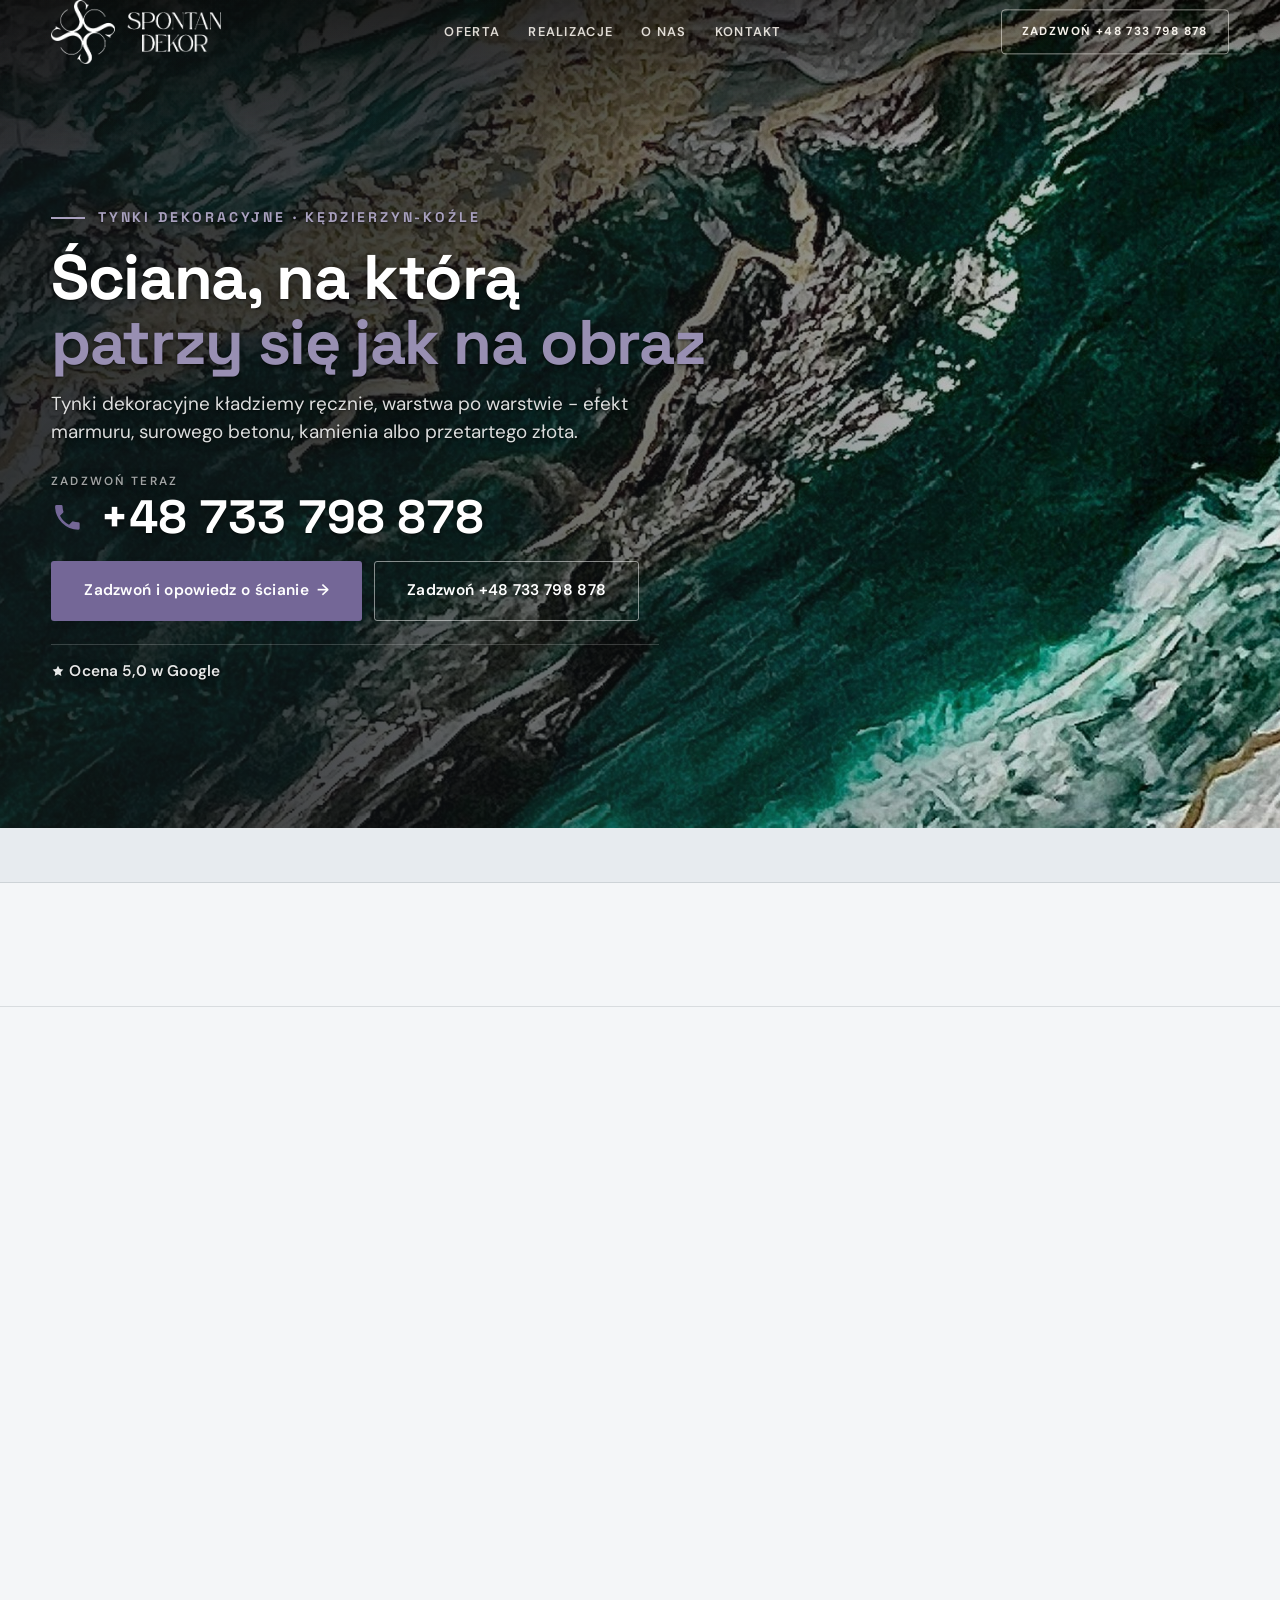
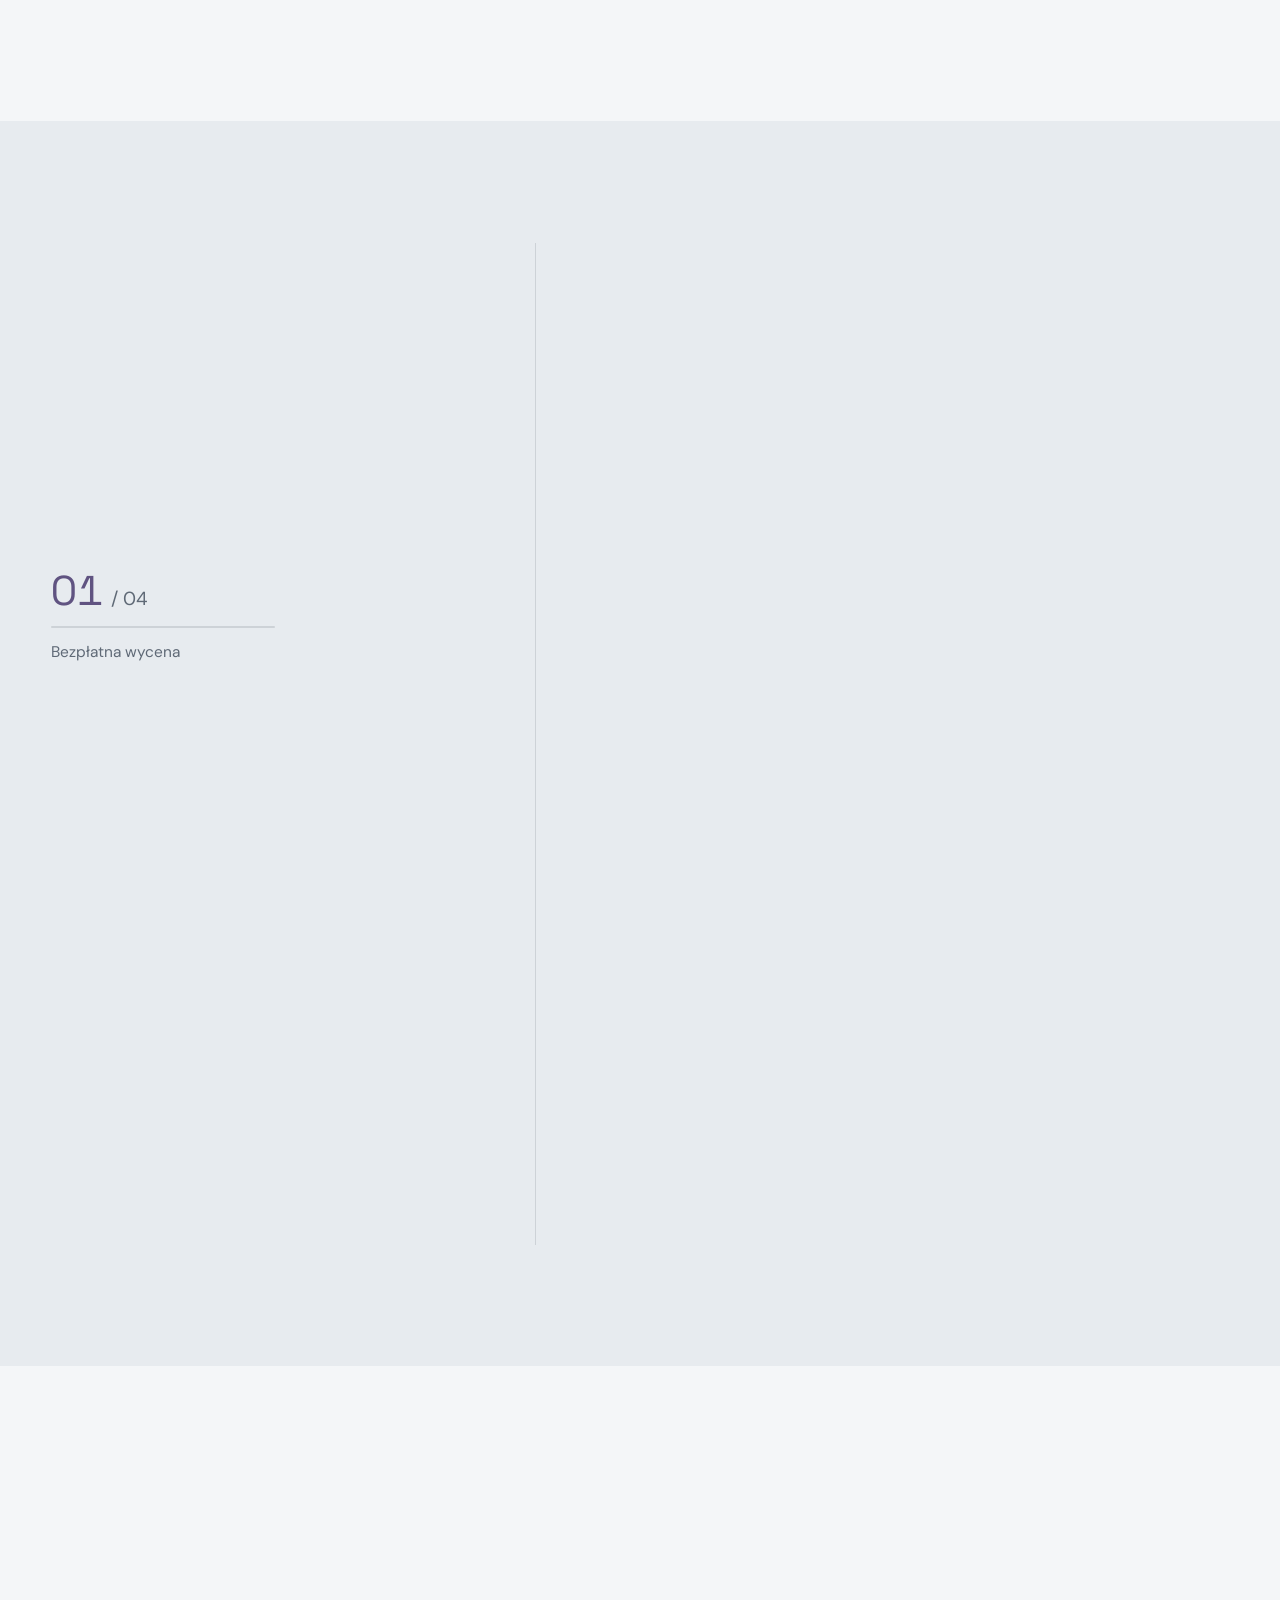
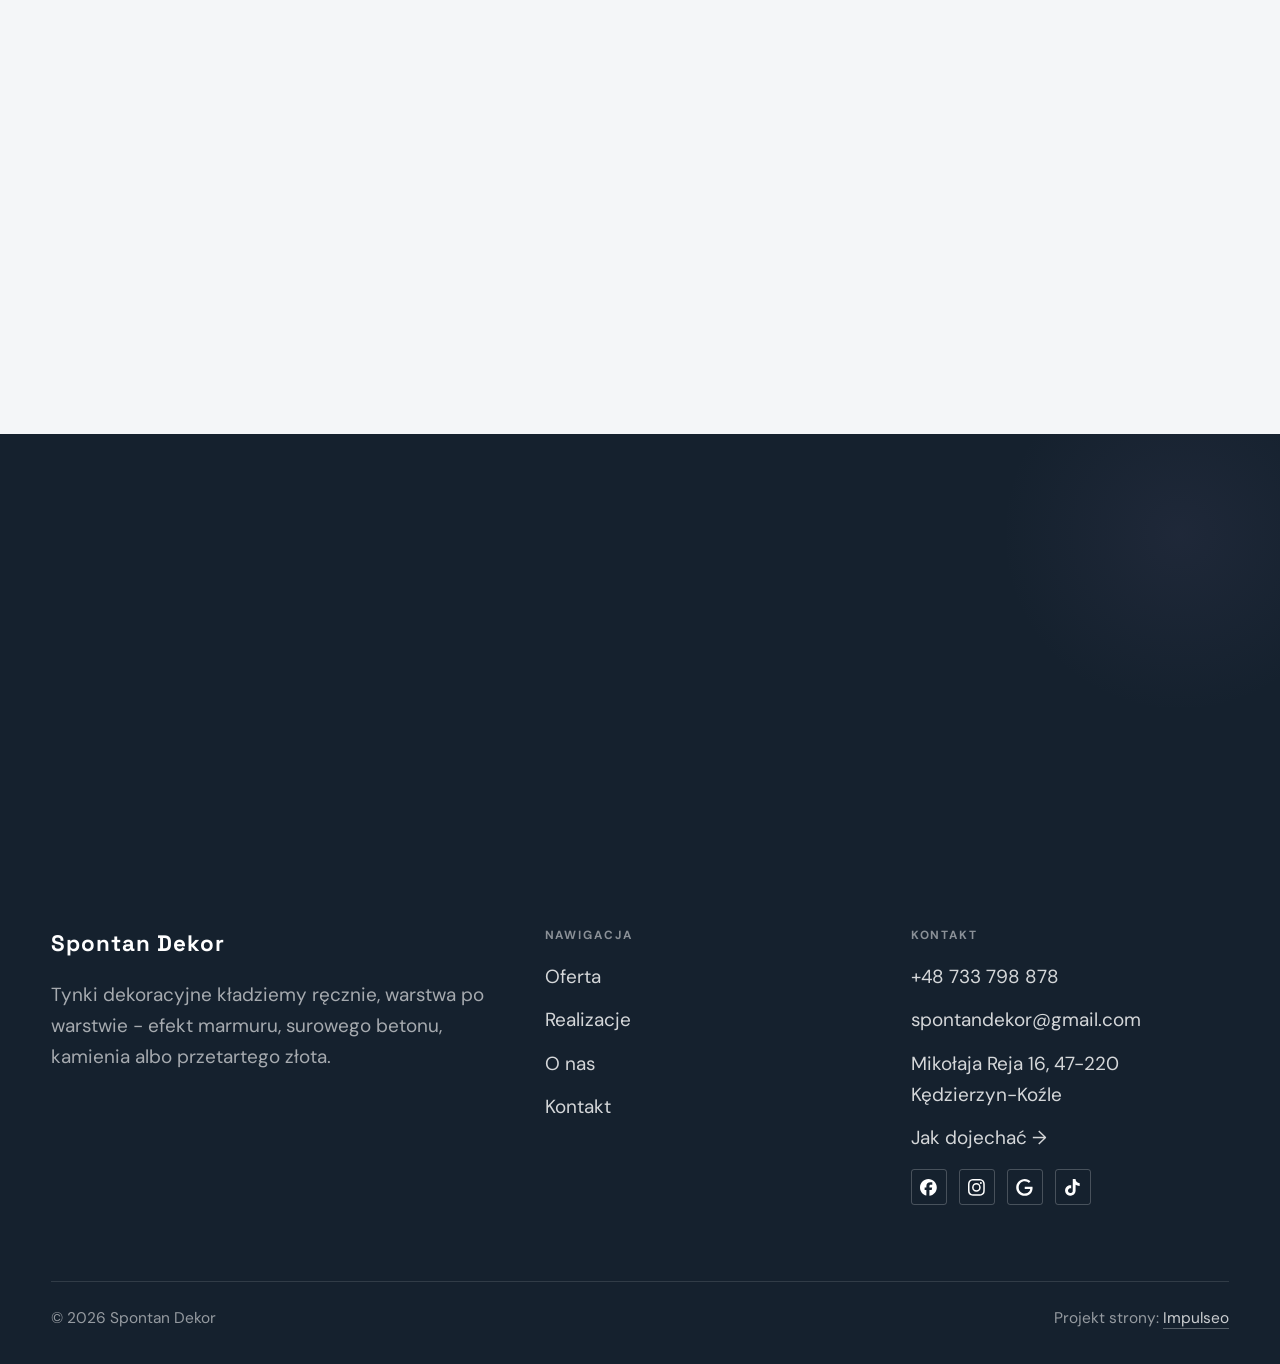
==== index.html @ e9f0419f "Demo strony dla Spontan Dekor (Kędzierzyn-Koźle) Tynki dekoracyjne i wykończenia wnętrz. Zdjęcia i f" ====
<!DOCTYPE html>
<html lang="pl">
<head>
<meta charset="UTF-8">
<meta name="viewport" content="width=device-width, initial-scale=1.0">
<title>Spontan Dekor - tynki dekoracyjne · Kędzierzyn-Koźle</title>
<meta name="description" content="Spontan Dekor, Kędzierzyn-Koźle - tynki dekoracyjne i wykończenia wnętrz. Efekt marmuru, betonu, kamienia i złota, na włoskich materiałach Giorgio Graesan i Antonio Liso. Robimy też gładzie i malowanie. Ocena 5,0 w Google. Zadzwoń i umów oglądziny ściany.">
<link rel="canonical" href="https://kris20032.github.io/spontandekor/">
<meta name="robots" content="noindex, nofollow">
<meta property="og:type" content="website">
<meta property="og:locale" content="pl_PL">
<meta property="og:site_name" content="Spontan Dekor">
<meta property="og:title" content="Spontan Dekor - tynki dekoracyjne · Kędzierzyn-Koźle">
<meta property="og:description" content="Spontan Dekor, Kędzierzyn-Koźle - tynki dekoracyjne i wykończenia wnętrz. Efekt marmuru, betonu, kamienia i złota, na włoskich materiałach Giorgio Graesan i Antonio Liso. Robimy też gładzie i malowanie. Ocena 5,0 w Google. Zadzwoń i umów oglądziny ściany.">
<meta property="og:url" content="https://kris20032.github.io/spontandekor/">
<meta property="og:image" content="https://kris20032.github.io/spontandekor/img/og.jpg">
<meta property="og:image:width" content="1200">
<meta property="og:image:height" content="630">
<meta name="twitter:card" content="summary_large_image">
<script type="application/ld+json">{"@context": "https://schema.org", "@type": "LocalBusiness", "name": "Spontan Dekor", "url": "https://kris20032.github.io/spontandekor/", "telephone": "+48733798878", "image": "https://kris20032.github.io/spontandekor/img/og.jpg", "areaServed": "Kędzierzyn-Koźle", "sameAs": ["https://www.facebook.com/SpontanDekor/", "https://www.instagram.com/spontandekor", "https://www.tiktok.com/@spontan.dekor", "https://maps.google.com/?cid=3119896002535592221"]}</script>
<link rel="preconnect" href="https://fonts.googleapis.com">
<link rel="preconnect" href="https://fonts.gstatic.com" crossorigin>
<link href="https://fonts.googleapis.com/css2?family=Space+Grotesk:wght@500;600;700&family=DM+Sans:opsz,wght@9..40,400;9..40,500;9..40,600&display=swap" rel="stylesheet">
<link rel="stylesheet" href="assets/styles.css?v=c5d7768f">
</head>
<body>

<header class="nav">
  <div class="wrap nav-inner">
    <a class="brand brand-has-logo" href="index.html"><img class="brand-logo" src="img/logo.png" alt="Spontan Dekor" width="798" height="300" decoding="async"></a>
    <nav class="nav-links">
      <a href="oferta.html">Oferta</a>
      <a href="realizacje.html">Realizacje</a>
      <a href="o-nas.html">O nas</a>
      <a href="kontakt.html">Kontakt</a>
      <a href="tel:+48733798878" class="btn btn-accent">Zadzwoń +48 733 798 878</a>
    </nav>
    <button class="nav-toggle" aria-label="Menu"><span></span><span></span><span></span></button>
  </div>
</header>

<main>
<section class="hero-fach">
  <img class="hf-photo" src="img/hero.jpg" fetchpriority="high" alt="Spontan Dekor" width="2302" height="840">
  <div class="hf-panel">
    <div class="hf-inner">
      <span class="hf-kicker">Tynki dekoracyjne · Kędzierzyn-Koźle</span>
      <h1 class="hf-title">Ściana, na którą <em>patrzy się jak na obraz</em></h1>
      <p class="hf-lead">Tynki dekoracyjne kładziemy ręcznie, warstwa po warstwie - efekt marmuru, surowego betonu, kamienia albo przetartego złota.</p>
      <a class="hf-phone" href="tel:+48733798878"><span class="hf-phone-lab">Zadzwoń teraz</span><span class="hf-phone-num"><svg class="ico-tel" width="16" height="16" viewBox="0 0 24 24" fill="none" aria-hidden="true"><path d="M6.6 10.8a15.5 15.5 0 0 0 6.6 6.6l2.2-2.2a1 1 0 0 1 1-.24 11.4 11.4 0 0 0 3.6.58 1 1 0 0 1 1 1V20a1 1 0 0 1-1 1A17 17 0 0 1 3 4a1 1 0 0 1 1-1h3.5a1 1 0 0 1 1 1c0 1.25.2 2.46.58 3.6a1 1 0 0 1-.25 1l-2.23 2.2Z" fill="currentColor"/></svg> +48 733 798 878</span></a>
      <div class="hf-actions">
        <a href="kontakt.html" class="btn btn-accent">Zadzwoń i opowiedz o ścianie <span class="arr">→</span></a>
        <a href="tel:+48733798878" class="btn btn-ghost hf-ghost">Zadzwoń +48 733 798 878</a>
      </div>
      <div class="hf-trust"><svg class="ico-star" width="14" height="14" viewBox="0 0 24 24" style="vertical-align:-2px" aria-hidden="true"><path d="M12 2.8l2.85 5.8 6.4.93-4.63 4.5 1.1 6.37L12 17.4l-5.72 3 1.1-6.37-4.63-4.5 6.4-.93L12 2.8Z" fill="currentColor"/></svg> Ocena 5,0 w Google</div>
    </div>
  </div>
</section>
<section class="fach-promise">
  <div class="wrap">
    <ul class="fp-row reveal"><li>Bezpłatna wycena</li><li>Dojazd: Kędzierzyn-Koźle i okolice</li><li>Gwarancja na robociznę</li></ul>
  </div>
</section>
<section class="opinie-mini" aria-label="Opinie klientów">
  <div class="wrap">
    <div class="om-row">
      <div class="om-item reveal"><blockquote>„Wczoraj miałam malowany balkon oraz przedpokój.”</blockquote><span class="om-autor">Barbara Pokorska</span></div>
      <div class="om-item reveal"><blockquote>„Polecam.”</blockquote><span class="om-autor">Danuta Lisowska</span></div>
    </div>
  </div>
</section>
<section class="gateways-band">
  <div class="wrap">
    <div class="gateways">
      <a href="oferta.html" class="gateway reveal"><img src="img/g1.jpg" alt="Tynk dekoracyjny w efekcie marmuru" loading="lazy" width="1463" height="2048" decoding="async"><span class="g-ttl">Tynk dekoracyjny w efekcie marmuru</span></a>
      <a href="oferta.html" class="gateway reveal"><img src="img/g2.jpg" alt="Beton architektoniczny i surowe wykończenia" loading="lazy" width="1638" height="2048" decoding="async"><span class="g-ttl">Beton architektoniczny i surowe wykończenia</span></a>
      <a href="oferta.html" class="gateway reveal"><img src="img/g3.jpg" alt="Efekt kamienia i spękanej skały" loading="lazy" width="2048" height="1150" decoding="async"><span class="g-ttl">Efekt kamienia i spękanej skały</span></a>
    </div>
  </div>
</section>
<section class="proces proces-os fachowcy">
  <div class="wrap proc-grid">
    <div class="proc-side">
      <div class="head reveal">
        <span class="eyebrow">Jak pracujemy</span>
        <h2>Wiesz, na czym stoisz - na każdym etapie</h2>
        <p>Od pierwszego telefonu do odbioru roboty - krok po kroku.</p>
      </div>
      <div class="proc-count" aria-hidden="true"><span class="pc-cur">01</span><span class="pc-all">/ 04</span></div>
      <div class="proc-bar" aria-hidden="true"><i></i></div>
      <p class="proc-now" aria-hidden="true">Bezpłatna wycena</p>
    </div>
    <ol class="proces-line">
      <li class="reveal"><span class="pno">01</span><h3>Bezpłatna wycena</h3><p>Przyjeżdżamy, oglądamy, doradzamy. Bez opłat i bez zobowiązań.</p></li>
      <li class="reveal"><span class="pno">02</span><h3>Kosztorys i termin</h3><p>Wycena z terminem, czarno na białym - przed startem, nie po fakcie.</p></li>
      <li class="reveal"><span class="pno">03</span><h3>Realizacja</h3><p>Praca idzie tak, jak się umówiliśmy - i w terminie.</p></li>
      <li class="reveal"><span class="pno">04</span><h3>Odbiór i gwarancja</h3><p>Oglądasz gotową robotę i dostajesz gwarancję.</p></li>
    </ol>
  </div>
</section>
<section>
  <div class="wrap">
    <div class="head reveal">
      <span class="eyebrow">Realizacje</span>
      <h2>Nasze ściany</h2>
      <p>Zdjęcia z naszych realizacji - zbliżenia na strukturę i wnętrza, w których te ściany na co dzień stoją.</p>
    </div>
    <div class="gallery">
      <div class="tile t-two3 reveal"><img src="img/g4.jpg" alt="Spontan Dekor" loading="lazy" width="2048" height="1150" decoding="async"></div>
      <div class="tile t-third reveal"><img src="img/g5.jpg" alt="Spontan Dekor" loading="lazy" width="1812" height="1812" decoding="async"></div>
      <div class="tile t-third reveal"><img src="img/g6.jpg" alt="Spontan Dekor" loading="lazy" width="1982" height="1070" decoding="async"></div>
      <div class="tile t-third reveal"><img src="img/g7.jpg" alt="Spontan Dekor" loading="lazy" width="1463" height="2048" decoding="async"></div>
      <div class="tile t-third reveal"><img src="img/g8.jpg" alt="Spontan Dekor" loading="lazy" width="1150" height="2048" decoding="async"></div>
    </div>
    <div style="margin-top:var(--space-7)" class="reveal"><a href="realizacje.html" class="btn btn-accent">Pełna galeria <span class="arr">→</span></a></div>
  </div>
</section>
<section class="fach-uslugi">
  <div class="wrap">
    <div class="head reveal">
      <span class="eyebrow">Co robimy</span>
      <h2>Tynki dekoracyjne i wykończenia wnętrz</h2>
      <p>Roboty, które robimy regularnie - opisane jedna po drugiej.</p>
    </div>
    <ul class="fu-list">
      <li class="fu-row reveal"><div class="fu-name">Tynk dekoracyjny w efekcie marmuru</div><div class="fu-desc">Najbardziej rozpoznawalna rzecz, jaką robimy. Ciemna zieleń, grafit albo biel przechodzą jedna w drugą, a po nich idą złote żyły.</div><a class="fu-cta" href="kontakt.html">Wycena <span class="arr">→</span></a></li>
      <li class="fu-row reveal"><div class="fu-name">Beton architektoniczny i surowe wykończenia</div><div class="fu-desc">Gładka, chłodna płaszczyzna w odcieniach szarości - bez płyt i bez kotew, kładziona bezpośrednio na ścianę.</div><a class="fu-cta" href="kontakt.html">Wycena <span class="arr">→</span></a></li>
      <li class="fu-row reveal"><div class="fu-name">Efekt kamienia i spękanej skały</div><div class="fu-desc">Grube, wyczuwalne pod ręką struktury: łupek, spękany kamień, skorodowana blacha.</div><a class="fu-cta" href="kontakt.html">Wycena <span class="arr">→</span></a></li>
      <li class="fu-row reveal"><div class="fu-name">Złoto, perła i metaliczne przetarcia</div><div class="fu-desc">Ściany, które zmieniają się razem ze światłem: złote i perłowe przetarcia, drobny brokat, głęboka czerń z kolorowym połyskiem.</div><a class="fu-cta" href="kontakt.html">Wycena <span class="arr">→</span></a></li>
      <li class="fu-row reveal"><div class="fu-name">Gładzie, malowanie i przygotowanie ścian</div><div class="fu-desc">Dekoracja trzyma się tylko na równym podłożu, więc gładzie i malowanie robimy sami.</div><a class="fu-cta" href="kontakt.html">Wycena <span class="arr">→</span></a></li>
      <li class="fu-row reveal"><div class="fu-name">Wykończenia wnętrz od stanu deweloperskiego</div><div class="fu-desc">Ściany działowe z płyty, sufity, zabudowy i całe wnętrza doprowadzone do wprowadzki.</div><a class="fu-cta" href="kontakt.html">Wycena <span class="arr">→</span></a></li>
    </ul>
    <div style="margin-top:var(--space-7)" class="reveal"><a href="oferta.html" class="btn btn-ghost">Pełna oferta <span class="arr">→</span></a></div>
  </div>
</section>
<section class="stopklatka" aria-hidden="true">
  <div class="stk-bg" style="background-image:url(img/g16.jpg)"></div>
</section>
<section class="opinie">
  <div class="wrap">
    <div class="head center reveal">
      <span class="eyebrow">Opinie</span>
      <h2>Co mówią klienci</h2>
    </div>
    <p class="op-meta reveal"><span class="g-badge"><svg class="gb-ico" viewBox="0 0 24 24" width="18" height="18" aria-hidden="true"><path fill="#4285F4" d="M22.56 12.25c0-.78-.07-1.53-.2-2.25H12v4.26h5.92c-.26 1.37-1.04 2.53-2.21 3.31v2.77h3.57c2.08-1.92 3.28-4.74 3.28-8.09z"/><path fill="#34A853" d="M12 23c2.97 0 5.46-.98 7.28-2.66l-3.57-2.77c-.98.66-2.23 1.06-3.71 1.06-2.86 0-5.29-1.93-6.16-4.53H2.18v2.84C3.99 20.53 7.7 23 12 23z"/><path fill="#FBBC05" d="M5.84 14.09c-.22-.66-.35-1.36-.35-2.09s.13-1.43.35-2.09V7.07H2.18C1.43 8.55 1 10.22 1 12s.43 3.45 1.18 4.93l2.85-2.22.81-.62z"/><path fill="#EA4335" d="M12 5.38c1.62 0 3.06.56 4.21 1.64l3.15-3.15C17.45 2.09 14.97 1 12 1 7.7 1 3.99 3.47 2.18 7.07l3.66 2.84c.87-2.6 3.3-4.53 6.16-4.53z"/></svg><b class="gb-ocena">5,0</b><svg class="gb-stars" viewBox="0 0 90 18" width="74" height="14.8" aria-hidden="true"><g fill="currentColor" opacity=".26"><path transform="translate(0,0)" d="M9 1.6l2.2 4.46 4.92.72-3.56 3.47.84 4.9L9 12.74l-4.4 2.31.84-4.9L1.88 6.68l4.92-.72L9 1.6Z"/><path transform="translate(18,0)" d="M9 1.6l2.2 4.46 4.92.72-3.56 3.47.84 4.9L9 12.74l-4.4 2.31.84-4.9L1.88 6.68l4.92-.72L9 1.6Z"/><path transform="translate(36,0)" d="M9 1.6l2.2 4.46 4.92.72-3.56 3.47.84 4.9L9 12.74l-4.4 2.31.84-4.9L1.88 6.68l4.92-.72L9 1.6Z"/><path transform="translate(54,0)" d="M9 1.6l2.2 4.46 4.92.72-3.56 3.47.84 4.9L9 12.74l-4.4 2.31.84-4.9L1.88 6.68l4.92-.72L9 1.6Z"/><path transform="translate(72,0)" d="M9 1.6l2.2 4.46 4.92.72-3.56 3.47.84 4.9L9 12.74l-4.4 2.31.84-4.9L1.88 6.68l4.92-.72L9 1.6Z"/></g><clipPath id="gs1000"><rect x="0" y="0" width="90.0" height="18"/></clipPath><g fill="#FBBC04" clip-path="url(#gs1000)"><path transform="translate(0,0)" d="M9 1.6l2.2 4.46 4.92.72-3.56 3.47.84 4.9L9 12.74l-4.4 2.31.84-4.9L1.88 6.68l4.92-.72L9 1.6Z"/><path transform="translate(18,0)" d="M9 1.6l2.2 4.46 4.92.72-3.56 3.47.84 4.9L9 12.74l-4.4 2.31.84-4.9L1.88 6.68l4.92-.72L9 1.6Z"/><path transform="translate(36,0)" d="M9 1.6l2.2 4.46 4.92.72-3.56 3.47.84 4.9L9 12.74l-4.4 2.31.84-4.9L1.88 6.68l4.92-.72L9 1.6Z"/><path transform="translate(54,0)" d="M9 1.6l2.2 4.46 4.92.72-3.56 3.47.84 4.9L9 12.74l-4.4 2.31.84-4.9L1.88 6.68l4.92-.72L9 1.6Z"/><path transform="translate(72,0)" d="M9 1.6l2.2 4.46 4.92.72-3.56 3.47.84 4.9L9 12.74l-4.4 2.31.84-4.9L1.88 6.68l4.92-.72L9 1.6Z"/></g></svg><span class="gb-txt">w Google</span></span></p>
    <p class="op-meta reveal"><a class="op-google" href="https://maps.google.com/?cid=3119896002535592221" target="_blank" rel="noopener"><svg class="op-g-ico" viewBox="0 0 24 24" width="17" height="17" aria-hidden="true"><path fill="#4285F4" d="M22.56 12.25c0-.78-.07-1.53-.2-2.25H12v4.26h5.92c-.26 1.37-1.04 2.53-2.21 3.31v2.77h3.57c2.08-1.92 3.28-4.74 3.28-8.09z"/><path fill="#34A853" d="M12 23c2.97 0 5.46-.98 7.28-2.66l-3.57-2.77c-.98.66-2.23 1.06-3.71 1.06-2.86 0-5.29-1.93-6.16-4.53H2.18v2.84C3.99 20.53 7.7 23 12 23z"/><path fill="#FBBC05" d="M5.84 14.09c-.22-.66-.35-1.36-.35-2.09s.13-1.43.35-2.09V7.07H2.18C1.43 8.55 1 10.22 1 12s.43 3.45 1.18 4.93l2.85-2.22.81-.62z"/><path fill="#EA4335" d="M12 5.38c1.62 0 3.06.56 4.21 1.64l3.15-3.15C17.45 2.09 14.97 1 12 1 7.7 1 3.99 3.47 2.18 7.07l3.66 2.84c.87-2.6 3.3-4.53 6.16-4.53z"/></svg><span>Zobacz opinie w Google</span><span class="arr">→</span></a></p>
    <div class="opinie-grid">
      <figure class="op-card reveal"><span class="op-star"><svg class="ico-star" width="14" height="14" viewBox="0 0 24 24" style="vertical-align:-2px" aria-hidden="true"><path d="M12 2.8l2.85 5.8 6.4.93-4.63 4.5 1.1 6.37L12 17.4l-5.72 3 1.1-6.37-4.63-4.5 6.4-.93L12 2.8Z" fill="currentColor"/></svg><svg class="ico-star" width="14" height="14" viewBox="0 0 24 24" style="vertical-align:-2px" aria-hidden="true"><path d="M12 2.8l2.85 5.8 6.4.93-4.63 4.5 1.1 6.37L12 17.4l-5.72 3 1.1-6.37-4.63-4.5 6.4-.93L12 2.8Z" fill="currentColor"/></svg><svg class="ico-star" width="14" height="14" viewBox="0 0 24 24" style="vertical-align:-2px" aria-hidden="true"><path d="M12 2.8l2.85 5.8 6.4.93-4.63 4.5 1.1 6.37L12 17.4l-5.72 3 1.1-6.37-4.63-4.5 6.4-.93L12 2.8Z" fill="currentColor"/></svg><svg class="ico-star" width="14" height="14" viewBox="0 0 24 24" style="vertical-align:-2px" aria-hidden="true"><path d="M12 2.8l2.85 5.8 6.4.93-4.63 4.5 1.1 6.37L12 17.4l-5.72 3 1.1-6.37-4.63-4.5 6.4-.93L12 2.8Z" fill="currentColor"/></svg><svg class="ico-star" width="14" height="14" viewBox="0 0 24 24" style="vertical-align:-2px" aria-hidden="true"><path d="M12 2.8l2.85 5.8 6.4.93-4.63 4.5 1.1 6.37L12 17.4l-5.72 3 1.1-6.37-4.63-4.5 6.4-.93L12 2.8Z" fill="currentColor"/></svg></span><blockquote>Wczoraj miałam malowany balkon oraz przedpokój. Wszystko czyściutko, oklejone taśmą, żeby się nie zabrudziło. Z czystym sumieniem polecam.</blockquote><span class="op-autor">Barbara Pokorska</span></figure>
      <figure class="op-card reveal"><span class="op-star"><svg class="ico-star" width="14" height="14" viewBox="0 0 24 24" style="vertical-align:-2px" aria-hidden="true"><path d="M12 2.8l2.85 5.8 6.4.93-4.63 4.5 1.1 6.37L12 17.4l-5.72 3 1.1-6.37-4.63-4.5 6.4-.93L12 2.8Z" fill="currentColor"/></svg><svg class="ico-star" width="14" height="14" viewBox="0 0 24 24" style="vertical-align:-2px" aria-hidden="true"><path d="M12 2.8l2.85 5.8 6.4.93-4.63 4.5 1.1 6.37L12 17.4l-5.72 3 1.1-6.37-4.63-4.5 6.4-.93L12 2.8Z" fill="currentColor"/></svg><svg class="ico-star" width="14" height="14" viewBox="0 0 24 24" style="vertical-align:-2px" aria-hidden="true"><path d="M12 2.8l2.85 5.8 6.4.93-4.63 4.5 1.1 6.37L12 17.4l-5.72 3 1.1-6.37-4.63-4.5 6.4-.93L12 2.8Z" fill="currentColor"/></svg><svg class="ico-star" width="14" height="14" viewBox="0 0 24 24" style="vertical-align:-2px" aria-hidden="true"><path d="M12 2.8l2.85 5.8 6.4.93-4.63 4.5 1.1 6.37L12 17.4l-5.72 3 1.1-6.37-4.63-4.5 6.4-.93L12 2.8Z" fill="currentColor"/></svg><svg class="ico-star" width="14" height="14" viewBox="0 0 24 24" style="vertical-align:-2px" aria-hidden="true"><path d="M12 2.8l2.85 5.8 6.4.93-4.63 4.5 1.1 6.37L12 17.4l-5.72 3 1.1-6.37-4.63-4.5 6.4-.93L12 2.8Z" fill="currentColor"/></svg></span><blockquote>Polecam. Tanio, ładnie i szybko wykonuje swoją pracę.</blockquote><span class="op-autor">Danuta Lisowska</span></figure>
    </div>
  </div>
</section>
<section class="cta">
  <div class="wrap">
    <div class="reveal">
      <span class="eyebrow">Współpraca</span>
      <h2>Potrzebujesz fachowca? Wycenimy za darmo.</h2>
      <p>Zadzwoń, umówimy termin oględzin. Cenę poznasz przed robotą, nie po niej.</p>
    </div>
    <div class="cta-actions reveal">
      <a href="kontakt.html" class="btn btn-light">Zadzwoń i opowiedz o ścianie <span class="arr">→</span></a>
      <a href="tel:+48733798878" class="btn btn-ghost btn-ghost-cta">+48 733 798 878</a>
    </div>
  </div>
</section>
</main>

<footer>
  <div class="wrap">
    <div class="foot-grid">
      <div class="foot-brand">
        <div class="name">Spontan Dekor</div>
        <p>Tynki dekoracyjne kładziemy ręcznie, warstwa po warstwie - efekt marmuru, surowego betonu, kamienia albo przetartego złota.</p>
      </div>
      <div class="foot-col">
        <h4>Nawigacja</h4>
        <a href="oferta.html">Oferta</a>
        <a href="realizacje.html">Realizacje</a>
        <a href="o-nas.html">O nas</a>
        <a href="kontakt.html">Kontakt</a>
      </div>
      <div class="foot-col">
        <h4>Kontakt</h4>
        <a href="tel:+48733798878">+48 733 798 878</a>
        <a href="mailto:spontandekor@gmail.com">spontandekor@gmail.com</a>
        <p>Mikołaja Reja 16, 47-220 Kędzierzyn-Koźle</p>
        <a href="https://maps.google.com/?cid=3119896002535592221" target="_blank" rel="noopener">Jak dojechać →</a>
      <div class="foot-soc">
        <a class="soc" href="https://www.facebook.com/SpontanDekor/" target="_blank" rel="noopener" aria-label="Facebook - Spontan Dekor"><svg viewBox="0 0 24 24" aria-hidden="true" focusable="false"><path d="M9.101 23.691v-7.98H6.627v-3.667h2.474v-1.58c0-4.085 1.848-5.978 5.858-5.978.401 0 .955.042 1.468.103a8.68 8.68 0 0 1 1.141.195v3.325a8.623 8.623 0 0 0-.653-.036 26.805 26.805 0 0 0-.733-.009c-.707 0-1.259.096-1.675.309a1.686 1.686 0 0 0-.679.622c-.258.42-.374.995-.374 1.752v1.297h3.919l-.386 2.103-.287 1.564h-3.246v8.245C19.396 23.238 24 18.179 24 12.044c0-6.627-5.373-12-12-12s-12 5.373-12 12c0 5.628 3.874 10.35 9.101 11.647Z" fill="currentColor"/></svg></a>
        <a class="soc" href="https://www.instagram.com/spontandekor" target="_blank" rel="noopener" aria-label="Instagram - Spontan Dekor"><svg viewBox="0 0 24 24" aria-hidden="true" focusable="false"><path d="M7.0301.084c-1.2768.0602-2.1487.264-2.911.5634-.7888.3075-1.4575.72-2.1228 1.3877-.6652.6677-1.075 1.3368-1.3802 2.127-.2954.7638-.4956 1.6365-.552 2.914-.0564 1.2775-.0689 1.6882-.0626 4.947.0062 3.2586.0206 3.6671.0825 4.9473.061 1.2765.264 2.1482.5635 2.9107.308.7889.72 1.4573 1.388 2.1228.6679.6655 1.3365 1.0743 2.1285 1.38.7632.295 1.6361.4961 2.9134.552 1.2773.056 1.6884.069 4.9462.0627 3.2578-.0062 3.668-.0207 4.9478-.0814 1.28-.0607 2.147-.2652 2.9098-.5633.7889-.3086 1.4578-.72 2.1228-1.3881.665-.6682 1.0745-1.3378 1.3795-2.1284.2957-.7632.4966-1.636.552-2.9124.056-1.2809.0692-1.6898.063-4.948-.0063-3.2583-.021-3.6668-.0817-4.9465-.0607-1.2797-.264-2.1487-.5633-2.9117-.3084-.7889-.72-1.4568-1.3876-2.1228C21.2982 1.33 20.628.9208 19.8378.6165 19.074.321 18.2017.1197 16.9244.0645 15.6471.0093 15.236-.005 11.977.0014 8.718.0076 8.31.0215 7.0301.0839m.1402 21.6932c-1.17-.0509-1.8053-.2453-2.2287-.408-.5606-.216-.96-.4771-1.3819-.895-.422-.4178-.6811-.8186-.9-1.378-.1644-.4234-.3624-1.058-.4171-2.228-.0595-1.2645-.072-1.6442-.079-4.848-.007-3.2037.0053-3.583.0607-4.848.05-1.169.2456-1.805.408-2.2282.216-.5613.4762-.96.895-1.3816.4188-.4217.8184-.6814 1.3783-.9003.423-.1651 1.0575-.3614 2.227-.4171 1.2655-.06 1.6447-.072 4.848-.079 3.2033-.007 3.5835.005 4.8495.0608 1.169.0508 1.8053.2445 2.228.408.5608.216.96.4754 1.3816.895.4217.4194.6816.8176.9005 1.3787.1653.4217.3617 1.056.4169 2.2263.0602 1.2655.0739 1.645.0796 4.848.0058 3.203-.0055 3.5834-.061 4.848-.051 1.17-.245 1.8055-.408 2.2294-.216.5604-.4763.96-.8954 1.3814-.419.4215-.8181.6811-1.3783.9-.4224.1649-1.0577.3617-2.2262.4174-1.2656.0595-1.6448.072-4.8493.079-3.2045.007-3.5825-.006-4.848-.0608M16.953 5.5864A1.44 1.44 0 1 0 18.39 4.144a1.44 1.44 0 0 0-1.437 1.4424M5.8385 12.012c.0067 3.4032 2.7706 6.1557 6.173 6.1493 3.4026-.0065 6.157-2.7701 6.1506-6.1733-.0065-3.4032-2.771-6.1565-6.174-6.1498-3.403.0067-6.156 2.771-6.1496 6.1738M8 12.0077a4 4 0 1 1 4.008 3.9921A3.9996 3.9996 0 0 1 8 12.0077" fill="currentColor"/></svg></a>
        <a class="soc" href="https://maps.google.com/?cid=3119896002535592221" target="_blank" rel="noopener" aria-label="Google - Spontan Dekor"><svg viewBox="0 0 24 24" aria-hidden="true" focusable="false"><path d="M12.48 10.92v3.28h7.84c-.24 1.84-.853 3.187-1.787 4.133-1.147 1.147-2.933 2.4-6.053 2.4-4.827 0-8.6-3.893-8.6-8.72s3.773-8.72 8.6-8.72c2.6 0 4.507 1.027 5.907 2.347l2.307-2.307C18.747 1.44 16.133 0 12.48 0 5.867 0 .307 5.387.307 12s5.56 12 12.173 12c3.573 0 6.267-1.173 8.373-3.36 2.16-2.16 2.84-5.213 2.84-7.667 0-.76-.053-1.467-.173-2.053H12.48z" fill="currentColor"/></svg></a>
        <a class="soc" href="https://www.tiktok.com/@spontan.dekor" target="_blank" rel="noopener" aria-label="TikTok - Spontan Dekor"><svg viewBox="0 0 24 24" aria-hidden="true" focusable="false"><path d="M12.525.02c1.31-.02 2.61-.01 3.91-.02.08 1.53.63 3.09 1.75 4.17 1.12 1.11 2.7 1.62 4.24 1.79v4.03c-1.44-.05-2.89-.35-4.2-.97-.57-.26-1.1-.59-1.62-.93-.01 2.92.01 5.84-.02 8.75-.08 1.4-.54 2.79-1.35 3.94-1.31 1.92-3.58 3.17-5.91 3.21-1.43.08-2.86-.31-4.08-1.03-2.02-1.19-3.44-3.37-3.65-5.71-.02-.5-.03-1-.01-1.49.18-1.9 1.12-3.72 2.58-4.96 1.66-1.44 3.98-2.13 6.15-1.72.02 1.48-.04 2.96-.04 4.44-.99-.32-2.15-.23-3.02.37-.63.41-1.11 1.04-1.36 1.75-.21.51-.15 1.07-.14 1.61.24 1.64 1.82 3.02 3.5 2.87 1.12-.01 2.19-.66 2.77-1.61.19-.33.4-.67.41-1.06.1-1.79.06-3.57.07-5.36.01-4.03-.01-8.05.02-12.07z" fill="currentColor"/></svg></a>
      </div>
      </div>
    </div>
    <div class="foot-bot">
      <span>© 2026 Spontan Dekor</span>
      <span>Projekt strony: <a class="foot-credit" href="https://impulseo.pl" target="_blank" rel="noopener">Impulseo</a></span>
    </div>
  </div>
</footer>
<div class="sticky-call"><a class="sc-call" href="tel:+48733798878"><svg class="ico-tel" width="16" height="16" viewBox="0 0 24 24" fill="none" aria-hidden="true"><path d="M6.6 10.8a15.5 15.5 0 0 0 6.6 6.6l2.2-2.2a1 1 0 0 1 1-.24 11.4 11.4 0 0 0 3.6.58 1 1 0 0 1 1 1V20a1 1 0 0 1-1 1A17 17 0 0 1 3 4a1 1 0 0 1 1-1h3.5a1 1 0 0 1 1 1c0 1.25.2 2.46.58 3.6a1 1 0 0 1-.25 1l-2.23 2.2Z" fill="currentColor"/></svg> Zadzwoń</a><a class="sc-quote" href="kontakt.html">Zadzwoń i opowiedz o ścianie</a></div>
<div class="demo-wazne" data-do="2026-09-18" data-cykl="3" hidden><svg class="dw-ico" width="13" height="13" viewBox="0 0 24 24" fill="none" aria-hidden="true"><circle cx="12" cy="12" r="8.6" stroke="currentColor" stroke-width="1.8"/><path d="M12 7.2V12l3.3 2" stroke="currentColor" stroke-width="1.8" stroke-linecap="round"/></svg><span class="dw-txt"></span></div>

<script src="assets/main.js"></script>
</body>
</html>
---- assets/styles.css ----
/* ============================================================
   STOLBASZ — premium, architektoniczny B2B fit-out
   Jasna paleta, zero brązu. System wg premium-web-craft.
   Projekt strony: Impulseo (impulseo.pl)
   ============================================================ */

:root{
  /* PALETA — jasna, architektoniczna, chłodna */
  --paper:#F4F6F8;          /* główne tło */
  --paper-2:#E7EBEF;        /* sekcje alternatywne (chłodny jasny szary) */
  --paper-3:#E7EBEF;        /* delikatne wypełnienia */
  --ink:#15212E;            /* tekst główny — chłodny grafit */
  --ink-soft:#243443;       /* nagłówki drugorzędne */
  --muted:#6B7785;          /* tekst poboczny */
  --line:rgba(21,33,46,.12);/* hairline */
  --accent:#E8A317;         /* stonowany petrol-slate — jedyny akcent */
  --accent-d:#C9870C;
  --accent-soft:rgba(232,163,23,.10);
  --dark:#15212E;           /* sekcje ciemne (stopka/CTA) */

  /* HOVER ZDJĘĆ — JEDEN standard dla całego silnika (decyzja K. 04.08.2026, artefakt z wariantami).
     AKTUALNE (K.+Szymon 09.08.2026, wybór z artefaktu 6 wariantów): zoom 1.05 przy 1.4s -
     przy tak długim czasie mocniejszy kadr NIE skacze, tylko „oddycha". Poprzedni standard
     (1.02 / .55s z 04.08) odbierany jako dynamiczny i szybki.
     Spoczynek lekko przygaszony, ale TYLKO tam, gdzie jest mysz (@media hover:hover) —
     na telefonie zdjęcia zostają w pełnej jasności. */
  --img-zoom:1.05;                   /* K.+Szymon 09.08: wariant F z artefaktu porównawczego */
  --img-rest:brightness(.95) saturate(.99);
  --img-hot:brightness(1.06) saturate(1.05);
  --img-dur:1.4s;                    /* K.+Szymon 09.08 (wariant F): powoli = elegancko */
  --img-ease:cubic-bezier(.16,.84,.44,1);  /* miękki ogon, efekt „oddychania" */

  /* ODSTĘPY — skala 4/8 */
  --space-1:4px; --space-2:8px; --space-3:12px; --space-4:16px; --space-5:24px;
  --space-6:32px; --space-7:48px; --space-8:64px; --space-9:96px; --space-10:128px;

  /* TYPOGRAFIA — fluid clamp() (skala podbita 16.07.2026: większe, czytelniejsze litery — uwaga Adama) */
  --text-sm:clamp(.9rem,.87rem + .12vw,1rem);
  --text-base:clamp(1.08rem,1.04rem + .18vw,1.2rem);
  --text-lg:clamp(1.24rem,1.15rem + .34vw,1.44rem);
  --text-h3:clamp(1.34rem,1.22rem + .55vw,1.66rem);
  --text-h2:clamp(2.1rem,1.66rem + 2.1vw,3.1rem);
  --text-h1:clamp(2.9rem,2.1rem + 4vw,5.1rem);

  /* PROMIENIE — architektoniczne, raczej ostre */
  --r-sm:3px; --r-md:6px; --r-lg:10px;

  /* RUCH */
  --ease:cubic-bezier(.25,.46,.45,.94); --dur:.24s;

  /* CIENIE — miękkie, warstwowe */
  --sh-sm:0 1px 2px rgba(16,24,32,.04), 0 2px 8px rgba(16,24,32,.05);
  --sh-md:0 2px 6px rgba(16,24,32,.05), 0 12px 28px -8px rgba(16,24,32,.12);
  --sh-lg:0 6px 14px rgba(16,24,32,.07), 0 26px 56px -18px rgba(16,24,32,.22);

  --hairline:1px solid var(--line);

  --font-display:'Space Grotesk','Inter',sans-serif;
  --font-body:'DM Sans','Inter',sans-serif;
}

*{box-sizing:border-box;margin:0;padding:0}
html{scroll-behavior:smooth}
body{
  font-family:var(--font-body);
  font-size:var(--text-base);
  line-height:1.65;
  color:var(--ink);
  background:var(--paper);
  -webkit-font-smoothing:antialiased;
  text-rendering:optimizeLegibility;
}
img{max-width:100%;height:auto;display:block}  /* height:auto = width/height z atrybutów trzyma proporcje (TOP#12) */
a{color:inherit;text-decoration:none}

.wrap{width:min(92%,1180px);margin-inline:auto}
section{padding-block:clamp(52px,6.5vw,96px)}

h1,h2,h3{font-family:var(--font-display);font-weight:700;line-height:1.08;letter-spacing:-.02em;color:var(--ink)}
h1{font-size:var(--text-h1);letter-spacing:-.035em}
h2{font-size:var(--text-h2);letter-spacing:-.025em}
h3{font-size:var(--text-h3)}
/* MIARA — długość wiersza. WCAG 2.2 SC 1.4.8: max 80 znaków; Butterick: 45–90.
   68ch daje realnie 72–78 znaków polskiego tekstu, czyli z zapasem pod granicą.
   Wcześniej limit miał TYLKO <p> — <li>, <blockquote> i <dd> nie miały żadnego,
   i to jedyny powód, dla którego 23 bloki na dwóch oddanych stronach jadą po
   83–106 znaków w wierszu (pomiar 07.08.2026, bramka `miara`).
   ⚠️ Listy i definicje ograniczamy TYLKO bez klasy: `ul`/`ol` z klasą to u nas
   układ (siatki kafli, menu), a nie tekst ciągły — tam miarę wyznacza układ. */
/* 60ch, nie 68ch (K. 10.08): po zmianie fontów na węższe kroje (DM Sans i spółka)
   w 68ch mieściło się ~90 znaków - bramka pikselowa słusznie zgłaszała przekroczenie
   granicy 80. Pomiar na żywej przeglądarce: 60ch = 90 znaków, 53ch = ~78 znaków, czyli normę WCAG 1.4.8. */
:root{ --miara:53ch }
p{max-width:min(100%,var(--miara))}
blockquote,
ul:not([class])>li, ol:not([class])>li,
dl:not([class])>dd{max-width:min(100%,var(--miara))}

/* ⚠️ Świadomie BEZ wyjątku `.tile p,.card p,.svc p{max-width:none}`, choć nasuwa się sam:
   te akapity BYŁY już ograniczone (stare `p{max-width:65ch}`), więc „wyjątek" nie odblokowałby
   niczego nowego — tylko ROZLUŹNIŁ stan sprzed zmiany na wszystkich demach naraz.
   `figcaption` żadna z reguł wyżej nie dotyczy, więc też nie potrzebuje zwolnienia. */

/* ŁAMANIE. `balance` wyrównuje długości wierszy w nagłówku, `pretty` pilnuje ostatniego
   wiersza akapitu, żeby nie został w nim jeden wyraz. Obsługiwane od Chrome 117 /
   Safari 17.5; starsze przeglądarki po prostu ignorują tę własność.
   `text-wrap:pretty` nie występowało dotąd ANI RAZ w silniku ani w repo klientów. */
h1,h2,h3,.lead,.lede{text-wrap:balance}
p,li,blockquote,dd{text-wrap:pretty}

.eyebrow{
  font-family:var(--font-body);
  font-size:var(--text-sm);
  font-weight:600;
  letter-spacing:.18em;
  text-transform:uppercase;
  color:var(--accent);
  display:inline-flex;align-items:center;gap:var(--space-3);
}
/* flex:none + margin-top = kreska trzyma się PIERWSZEJ linii. Wcześniej align-items:center
   centrowało ją względem całego bloku i przy zawinięciu (długi kicker typu
   „…WNĘTRZ · LESZNO · OD 2019") druga linia lądowała z brzydkim wcięciem. */
.eyebrow{align-items:flex-start}
.eyebrow>*,.eyebrow{text-wrap:balance}   /* dlugi kicker lamal sie na sierote typu samo „2019" w drugiej linii */
.eyebrow::before{content:"";width:28px;height:1px;background:var(--accent);display:inline-block;flex:none;margin-top:.62em}

.muted{color:var(--muted)}
.lead{font-size:var(--text-lg);line-height:1.55;color:var(--ink-soft);max-width:50ch}

/* ---------- BUTTONS ---------- */
.btn{
  display:inline-flex;align-items:center;gap:var(--space-2);
  font-weight:600;font-size:var(--text-sm);letter-spacing:.02em;
  padding:var(--space-4) var(--space-6);
  border-radius:var(--r-sm);
  transition:transform var(--dur) var(--ease),box-shadow var(--dur) var(--ease),background var(--dur) var(--ease);
  cursor:pointer;border:1px solid transparent;
}
.btn-accent{background:var(--accent);color:#fff;box-shadow:var(--sh-sm)}
.btn-accent:hover{background:var(--accent-d);transform:translateY(-2px);box-shadow:var(--sh-md)}
.btn-accent:active{transform:translateY(0);box-shadow:var(--sh-sm)}
.btn-ghost{background:transparent;color:var(--ink);border-color:var(--line)}
.btn-ghost:hover{border-color:var(--accent);color:var(--accent);transform:translateY(-2px)}
.btn-light{background:#fff;color:var(--ink);box-shadow:var(--sh-sm)}
.btn-light:hover{transform:translateY(-2px);box-shadow:var(--sh-md)}
.btn .arr{transition:transform var(--dur) var(--ease)}
.btn:hover .arr{transform:translateX(4px)}

/* ---------- NAV ---------- */
.nav{
  position:sticky;top:0;z-index:50;
  background:color-mix(in srgb,var(--paper) 88%,transparent);
  backdrop-filter:saturate(140%) blur(10px);
  border-bottom:var(--hairline);
}
.nav-inner{display:flex;align-items:center;justify-content:space-between;gap:var(--space-5);height:72px}
/* ANTY-NACHODZENIE (K. 05.08.2026): długa nazwa firmy + przycisk z pełnym numerem nie mieściły się w pasku
   i flex ściskał linki PONIŻEJ ich treści - "Kontakt" wchodził na ramkę "Zadzwoń +48 ...". Teraz ustępuje
   nazwa marki (skrót wielokropkiem), a menu i przycisk nigdy się nie kurczą ani nie zachodzą na siebie. */
.brand{display:flex;flex-direction:column;line-height:1;min-width:0;flex:0 1 auto}
.brand .name{font-family:var(--font-display);font-weight:800;font-size:1.35rem;letter-spacing:.04em;white-space:nowrap;overflow:hidden;text-overflow:ellipsis}
.brand .sub{font-size:.62rem;letter-spacing:.34em;text-transform:uppercase;color:var(--muted);margin-top:5px;white-space:nowrap;overflow:hidden;text-overflow:ellipsis}
.nav-links{display:flex;align-items:center;gap:var(--space-6);flex:0 0 auto}
.nav-links a{font-size:var(--text-sm);font-weight:500;color:var(--ink-soft);position:relative;padding-block:4px;white-space:nowrap;transition:color var(--dur) var(--ease)}
.nav-links a::after{content:"";position:absolute;left:0;bottom:0;width:0;height:1.5px;background:var(--accent);transition:width var(--dur) var(--ease)}
.nav-links a:hover,.nav-links a.active{color:var(--ink)}
.nav-links a:hover::after,.nav-links a.active::after{width:100%}
.nav-links .btn{padding:var(--space-2) var(--space-5)}
/* przyciski w nav: właściwy kolor (przebij .nav-links a) + bez podkreślenia */
.nav-links a.btn-accent{color:#fff}
.nav-links a.btn-ghost,.nav-links a.btn-light{color:var(--ink)}
/* CTA w pasku: NIE podkreślenie spod linków menu, ale ten sam przelatujący błysk,
   co na wszystkich innych przyciskach (zgłoszenie K. 13.08.2026 - „na hero jest efekt
   światła przechodzącego przez przycisk, na navbarze go nie ma, a mają być identyczne").
   Reguła `.nav-links a::after` jest silniejsza od `.btn::after`, więc trzeba jej
   geometrię wyzerować i wpisać połysk z nazwy - samo `display:none` gasiło efekt. */
.nav-links a.btn::after{
  display:block;content:"";position:absolute;inset:0;z-index:-1;pointer-events:none;
  width:auto;height:auto;border-radius:inherit;   /* kasuje geometrię podkreślenia (width:0;height:1.5px) */
  background:linear-gradient(100deg,transparent 32%,rgba(255,255,255,.20) 50%,transparent 68%);
  translate:-120% 0}
@media (prefers-reduced-motion:no-preference){
  .nav-links a.btn:hover::after{translate:120% 0;transition:translate .75s var(--mt-ease,cubic-bezier(.16,.84,.44,1))}
}
.nav-toggle{display:none;background:none;border:none;cursor:pointer;flex-direction:column;gap:5px;padding:8px}
.nav-toggle span{width:24px;height:2px;background:var(--ink);transition:var(--dur)}
/* Ciasny zakres MIĘDZY menu mobilnym a pełnym pulpitem: zbijamy odstępy i nazwę marki,
   żeby wszystko zmieściło się naturalnie, zanim w ogóle dojdzie do skracania wielokropkiem. */
@media(max-width:1280px) and (min-width:921px){
  .nav-links{gap:var(--space-4)}
  .nav-links .btn{padding:var(--space-2) var(--space-4)}
  .brand .name{font-size:1.15rem}
}

/* ---------- HERO (split) ---------- */
.hero{position:relative;overflow:hidden;border-bottom:var(--hairline)}
.hero-grid{display:grid;grid-template-columns:1.05fr .95fr;gap:clamp(24px,4vw,60px);align-items:center;
  padding-block:clamp(36px,4.5vw,64px)}
.hero-copy .eyebrow{margin-bottom:var(--space-5)}
.hero-copy h1{margin-bottom:var(--space-5)}
.hero-copy .lead{margin-bottom:var(--space-7)}
.hero-actions{display:flex;flex-wrap:wrap;gap:var(--space-4)}
.hero-art{position:relative;aspect-ratio:4/3;border-radius:var(--r-lg);overflow:hidden;box-shadow:var(--sh-lg)}
.hero-art img{width:100%;height:100%;object-fit:cover}
.hero-art::after{content:"";position:absolute;inset:0;background:linear-gradient(180deg,transparent 55%,rgba(18,24,28,.28))}
.hero-badge{position:absolute;left:var(--space-5);bottom:var(--space-5);z-index:2;
  background:rgba(252,252,251,.94);backdrop-filter:blur(4px);
  border-radius:var(--r-md);padding:var(--space-4) var(--space-5);box-shadow:var(--sh-md);max-width:78%}
.hero-badge strong{display:block;font-family:var(--font-display);font-size:1rem;letter-spacing:-.01em}
.hero-badge span{font-size:var(--text-sm);color:var(--muted)}

/* ---------- HERO duży / kinowy (strona główna) ---------- */
.hero-cine{position:relative;min-height:clamp(560px,82vh,840px);min-height:clamp(560px,82svh,840px);display:flex;align-items:center;overflow:hidden;border-bottom:var(--hairline)}
.hero-cine>img{position:absolute;inset:0;width:100%;height:100%;object-fit:cover;z-index:0}
.hero-cine::after{content:"";position:absolute;inset:0;z-index:1;
  background:linear-gradient(95deg,rgba(13,18,23,.86) 0%,rgba(13,18,23,.64) 32%,rgba(13,18,23,.24) 62%,rgba(13,18,23,.04) 100%)}
.hero-cine .wrap{position:relative;z-index:2;padding-block:var(--space-8)}
.hero-cine .hero-copy{max-width:660px}
.hero-cine .eyebrow{color:#fff;margin-bottom:var(--space-5)}
.hero-cine .eyebrow::before{background:#fff}
.hero-cine h1{color:#fff;margin-bottom:var(--space-5);font-size:clamp(2.9rem,2rem + 4.4vw,5.2rem);text-wrap:balance}
.hero-cine .lead{color:rgba(255,255,255,.92);max-width:48ch;margin-bottom:var(--space-7)}
.hero-cine .hero-actions{display:flex;flex-wrap:wrap;gap:var(--space-4)}
/* NISKIE OKNO (laptop z dokiem i paskami przeglądarki ma ~700-780 px wysokości widoku):
   H1 do 5.2rem + długi lead nie mieściły się i przyciski wypadały POD krawędź ekranu -
   klient widział stronę bez ani jednego CTA. Skalujemy w dół, zamiast przycinać treść. */
@media(min-width:821px) and (max-height:820px){
  .hero-cine{min-height:clamp(520px,94svh,780px)}
  .hero-cine .wrap{padding-block:var(--space-6)}
  .hero-cine h1{font-size:clamp(2.2rem,1.5rem + 2.6vw,3.6rem);margin-bottom:var(--space-4)}
  .hero-cine .eyebrow{margin-bottom:var(--space-4)}
  .hero-cine .lead{margin-bottom:var(--space-5);max-width:44ch}
}
@media(max-width:680px){
  .hero-cine{min-height:clamp(520px,76vh,640px);min-height:clamp(520px,76svh,640px);align-items:flex-end}
  .hero-cine::after{background:linear-gradient(0deg,rgba(13,18,23,.9) 6%,rgba(13,18,23,.45) 55%,rgba(13,18,23,.25) 100%)}
  .hero-cine .wrap{padding-bottom:var(--space-9)}
  /* TELEFON (~90% oglądających): lead potrafił zająć 8 linii i zepchnąć CTA poza pierwszy ekran.
     Zwężamy interlinię i skalę - treści nie ucinamy, bo to ona sprzedaje. */
  .hero-cine .lead{font-size:.98rem;line-height:1.5;margin-bottom:var(--space-5)}
  .hero-cine .eyebrow{font-size:.72rem;letter-spacing:.13em;margin-bottom:var(--space-4)}
  .hero-cine .eyebrow::before{width:20px}
  .hero-cine h1{margin-bottom:var(--space-4)}
}

/* full-bleed hero variant (podstrony) */
.pagehead{position:relative;min-height:46vh;min-height:46svh;display:flex;align-items:flex-end;overflow:hidden;border-bottom:var(--hairline)}
.pagehead img{position:absolute;inset:0;width:100%;height:100%;object-fit:cover}
/* 10.08.2026 (decyzja K.): mocniejsze przyciemnienie + cień pod tekstem. Bramka mierzyła na
   nagłówkach podstron 3,38-3,43:1 przy wymaganych 4,5 — jasne zdjęcie (hala, śnieg, niebo)
   podchodziło pod biały tekst. Zdjęcia klientów są różne, więc kontrast musi dawać WARSTWA,
   a nie szczęśliwy dobór kadru. */
.pagehead::after{content:"";position:absolute;inset:0;background:linear-gradient(180deg,rgba(18,24,28,.40),rgba(18,24,28,.76))}
.pagehead .wrap{position:relative;z-index:2;padding-block:var(--space-9);color:#fff}
.pagehead h1{color:#fff;max-width:18ch;text-shadow:0 2px 16px rgba(0,0,0,.55)}
.pagehead .eyebrow{color:#fff}
.pagehead .eyebrow::before{background:#fff}
.pagehead p{color:rgba(255,255,255,.92);margin-top:var(--space-4);max-width:54ch;text-shadow:0 1px 12px rgba(0,0,0,.5)}

/* ---------- STRIP (pasek skrótów / liczby) ---------- */
.strip{background:var(--dark);color:#fff}
/* PASEK HASEŁ — standard 04.08.2026 (decyzja K.): 5 haseł w JEDNYM rzędzie, tekst WYŚRODKOWANY,
   węższe marginesy boczne niż reszta strony (pasek ma iść szerzej), równe wysokości kolumn. */
.strip .wrap{width:min(96%,1440px);display:grid;grid-template-columns:repeat(5,1fr);
  gap:var(--space-5);padding-block:var(--space-7);align-items:stretch}
.strip .item .k{font-family:var(--font-display);font-size:clamp(1.05rem,.82rem + .85vw,1.55rem);
  font-weight:800;letter-spacing:-.02em;color:#fff;line-height:1.18;text-wrap:balance}
.strip .item .v{font-size:var(--text-sm);color:rgba(255,255,255,.66);margin-top:var(--space-2);line-height:1.4}
.strip .item{border-left:2px solid var(--accent);padding-inline:var(--space-4);
  text-align:center;display:flex;flex-direction:column;justify-content:center}
/* liczba kolumn = liczba haseł, żeby ostatnie nie zostawało samo w drugim rzędzie.
   Klasę n-N nadaje multipage.py; domyślnie (bez klasy) pasek jest 5-kolumnowy. */
.strip.n-2 .wrap{grid-template-columns:repeat(2,1fr)}
.strip.n-3 .wrap{grid-template-columns:repeat(3,1fr)}
.strip.n-4 .wrap{grid-template-columns:repeat(4,1fr);gap:var(--space-6)}
.strip.n-4 .item .k{font-size:clamp(1.3rem,1rem + 1.1vw,2rem)}
.strip.n-6 .wrap{grid-template-columns:repeat(6,1fr);gap:var(--space-4)}
.strip.n-6 .item .k{font-size:clamp(.98rem,.8rem + .7vw,1.35rem)}
/* równe łamanie: zamiast "długa linia + jedno słowo" obie linie zbliżonej długości */
.strip .item .k{text-wrap:balance}

/* ---------- SECTION HEAD ---------- */
.head{max-width:48rem;margin-bottom:var(--space-8)}
.head.center{margin-inline:auto;text-align:center}
.head .eyebrow{margin-bottom:var(--space-4)}
.head h2{margin-bottom:var(--space-4)}
.head p{color:var(--muted);font-size:var(--text-lg);line-height:1.55}
.head.center p{margin-inline:auto}

/* ---------- INTRO SPLIT ---------- */
.split{display:grid;grid-template-columns:.92fr 1.08fr;gap:clamp(28px,5vw,80px);align-items:center}
.split.rev{grid-template-columns:1.08fr .92fr}
.split.rev .split-art{order:-1}
.split-art{position:relative;aspect-ratio:5/4;border-radius:var(--r-lg);overflow:hidden;box-shadow:var(--sh-lg)}
.split-art img{width:100%;height:100%;object-fit:cover}
.split-copy h2{margin-bottom:var(--space-5)}
.split-copy p+p{margin-top:var(--space-4)}
.split-copy .btn{margin-top:var(--space-6)}

/* ---------- SERVICES (zakres) ---------- */
.svc-grid{display:grid;grid-template-columns:repeat(auto-fit,minmax(280px,1fr));gap:var(--space-5)}
.svc{background:#fff;border:var(--hairline);border-radius:var(--r-md);padding:var(--space-7) var(--space-6);
  transition:transform var(--dur) var(--ease),box-shadow var(--dur) var(--ease),border-color var(--dur) var(--ease);
  position:relative;overflow:hidden}
.svc::before{content:"";position:absolute;left:0;top:0;width:3px;height:0;background:var(--accent);transition:height var(--dur) var(--ease)}
.svc:hover{transform:translateY(-4px);box-shadow:var(--sh-md);border-color:transparent}
.svc:hover::before{height:100%}
.svc .ic{font-family:var(--font-display);font-size:.8rem;font-weight:700;letter-spacing:.12em;color:var(--accent);margin-bottom:var(--space-4)}
.svc h3{margin-bottom:var(--space-3);font-size:1.22rem}
.svc p{color:var(--muted);font-size:var(--text-base);line-height:1.6}

/* big detailed service rows */
.svc-row{display:grid;grid-template-columns:.8fr 1.2fr;gap:clamp(20px,4vw,60px);align-items:center;padding-block:var(--space-8)}
.svc-row+.svc-row{border-top:var(--hairline)}
.svc-row.rev{grid-template-columns:1.2fr .8fr}
/* Naprzemienny układ wierszy oferty: co drugi wiersz ma zdjęcie po PRAWEJ.
   Było `order:-1` — martwy kod, bo zdjęcie i tak jest pierwszym dzieckiem w HTML,
   więc wszystkie wiersze wyglądały identycznie (zdjęcie zawsze z lewej), a `rev`
   zmieniało tylko szerokość kolumn. Znalezione 29.07.2026 przy różnicowaniu kierunków
   animacji (pomiar pozycji: art.mid 390/502 przy row.mid 756 — zawsze lewa strona). */
.svc-row.rev .svc-row-art{order:2}
.svc-row-art{aspect-ratio:4/3;border-radius:var(--r-md);overflow:hidden;box-shadow:var(--sh-md)}
.svc-row-art img{width:100%;height:100%;object-fit:cover}
.svc-row h3{font-size:1.5rem;margin-bottom:var(--space-4)}
.svc-row .num{font-family:var(--font-display);font-size:.85rem;font-weight:700;letter-spacing:.14em;color:var(--accent);display:block;margin-bottom:var(--space-3)}
.svc-row ul{list-style:none;margin-top:var(--space-4);display:flex;flex-direction:column;gap:var(--space-2)}
.svc-row li{position:relative;padding-left:var(--space-5);color:var(--muted);font-size:var(--text-base)}
.svc-row li::before{content:"";position:absolute;left:0;top:.62em;width:8px;height:1px;background:var(--accent)}

/* ---------- GALLERY (realizacje) ---------- */
.gallery{display:grid;grid-template-columns:repeat(12,1fr);gap:var(--space-4);grid-auto-rows:200px}
/* GALERIA MASONRY — pionowe zdjęcia (portrety beauty/wellness) bez przycinania: kolumny, height auto */
.gallery-masonry{column-count:3;column-gap:var(--space-4)}
@media(max-width:900px){.gallery-masonry{column-count:2}}
@media(max-width:560px){.gallery-masonry{column-count:1}}
.gallery-masonry .m-tile{break-inside:avoid;margin:0 0 var(--space-4);padding:0;position:relative;overflow:hidden;border-radius:var(--r-md);border:1px solid var(--line)}
.gallery-masonry .m-tile img{width:100%;height:auto;display:block}
.gallery-masonry .m-tile .cap{position:absolute;left:0;right:0;bottom:0;padding:var(--space-4);color:#fff;background:linear-gradient(0deg,rgba(0,0,0,.55),transparent);font-size:var(--text-sm)}
.gallery-masonry .m-tile .cap small{display:block;font-weight:400;opacity:.78;letter-spacing:.04em;text-transform:uppercase;font-size:.66rem;margin-top:3px}
.tile{position:relative;overflow:hidden;border-radius:var(--r-md);box-shadow:var(--sh-sm);
  transition:transform var(--dur) var(--ease),box-shadow var(--dur) var(--ease)}
.tile img{width:100%;height:100%;object-fit:cover;
  transition:transform var(--img-dur) var(--img-ease),filter var(--img-dur) var(--img-ease)}
.tile:hover{box-shadow:var(--sh-md)}
.tile .cap{position:absolute;left:0;right:0;bottom:0;padding:var(--space-5) var(--space-4) var(--space-4);
  /* mocniejszy spad + cien pod tekstem: na JASNYCH zdjeciach klienta (biale fronty, sciany)
     slaby gradient dawal kontrast ~1.5:1 zamiast wymaganych 3.6:1 (bramka wygladu, 10.08.2026) */
  background:linear-gradient(transparent 10%,rgba(18,24,28,.55) 40%,rgba(18,24,28,.88) 68%,rgba(18,24,28,.99));color:#fff;
  text-shadow:0 1px 2px rgba(0,0,0,.85),0 2px 10px rgba(0,0,0,.55);
  font-size:var(--text-sm);font-weight:600;letter-spacing:.01em;
  opacity:0;transform:translateY(8px);transition:var(--dur) var(--ease)}
.tile:hover .cap{opacity:1;transform:translateY(0)}
.tile .cap small{display:block;font-weight:400;opacity:.78;letter-spacing:.04em;text-transform:uppercase;font-size:.66rem;margin-top:3px}
/* bento spans */
.t-wide{grid-column:span 6}
.t-tall{grid-column:span 6;grid-row:span 2}
.t-std{grid-column:span 6}
.t-third{grid-column:span 4}
.t-two3{grid-column:span 8}

/* ---------- TRUST / WIARYGODNOŚĆ ---------- */
.trust{background:var(--paper-2)}
.trust-grid{display:grid;grid-template-columns:repeat(auto-fit,minmax(240px,1fr));gap:var(--space-5);margin-top:var(--space-7)}
.trust-card{background:#fff;border-radius:var(--r-md);padding:var(--space-7) var(--space-6);box-shadow:var(--sh-sm);border-top:3px solid var(--accent)}
.trust-card .big{font-family:var(--font-display);font-size:clamp(1.8rem,1.3rem + 1.6vw,2.6rem);font-weight:800;letter-spacing:-.02em;color:var(--ink);line-height:1}
.trust-card h3{font-size:1.12rem;margin:var(--space-3) 0 var(--space-2)}
.trust-card p{color:var(--muted);font-size:var(--text-base);line-height:1.55}

/* ---------- CTA band ---------- */
.cta{background:var(--dark);color:#fff;position:relative;overflow:hidden}
/* telefon w CTA: na ciemnym tle biały (domyślnie), rodziny z JASNYM tłem CTA
   nadpisują to u siebie - wcześniej kolor siedział w stylu inline i wygrywał z rodziną. */
.cta .btn-ghost-cta{color:#fff;border-color:rgba(255,255,255,.3)}
.cta .wrap{display:grid;grid-template-columns:1.4fr .6fr;gap:var(--space-7);align-items:center;position:relative;z-index:2}
.cta h2{color:#fff;max-width:20ch}
.cta p{color:rgba(255,255,255,.74);margin-top:var(--space-4)}
.cta-actions{display:flex;flex-direction:column;gap:var(--space-3);align-items:flex-start}
.cta::before{content:"";position:absolute;right:-80px;top:-80px;width:360px;height:360px;border-radius:50%;
  background:radial-gradient(circle,var(--accent-soft),transparent 70%)}

/* ---------- CONTACT ---------- */
.contact-grid{display:grid;grid-template-columns:.85fr 1.15fr;gap:clamp(28px,4vw,56px);align-items:start}
.info-list{display:flex;flex-direction:column;gap:var(--space-2)}
.info-row{display:flex;gap:var(--space-4);align-items:flex-start;padding-block:var(--space-4);border-bottom:var(--hairline)}
.info-row .ic{flex:none;width:42px;height:42px;display:grid;place-items:center;border-radius:50%;
  background:var(--accent-soft);color:var(--accent);font-size:1.05rem}
.info-row .lbl{font-size:.72rem;letter-spacing:.14em;text-transform:uppercase;color:var(--muted)}
.info-row .val{font-weight:600;font-size:var(--text-base);margin-top:2px}
.info-row a.val:hover{color:var(--accent)}
.map{border:none;border-radius:var(--r-lg);box-shadow:var(--sh-md);width:100%;height:100%;min-height:380px;filter:grayscale(.2) contrast(1.02)}
.form{background:#fff;border:var(--hairline);border-radius:var(--r-lg);padding:clamp(24px,3vw,40px);box-shadow:var(--sh-sm)}
.form .fld{margin-bottom:var(--space-5)}
.form label{display:block;font-size:var(--text-sm);font-weight:600;margin-bottom:var(--space-2)}
.form input,.form textarea{width:100%;font-family:inherit;font-size:var(--text-base);color:var(--ink);
  padding:var(--space-4);border:var(--hairline);border-radius:var(--r-sm);background:var(--paper);transition:border-color var(--dur)}
.form input:focus,.form textarea:focus{outline:none;border-color:var(--accent);background:#fff}
.form textarea{resize:vertical;min-height:120px}
.form .note{font-size:var(--text-sm);color:var(--muted);margin-top:var(--space-3)}

/* ---------- FOOTER ---------- */
footer{background:var(--dark);color:#fff;padding-block:var(--space-9) var(--space-6)}
.foot-grid{display:grid;grid-template-columns:1.4fr 1fr 1fr;gap:var(--space-7);margin-bottom:var(--space-8)}
.foot-brand .name{font-family:var(--font-display);font-weight:800;font-size:1.4rem;letter-spacing:.04em}
.foot-brand p{color:rgba(255,255,255,.62);margin-top:var(--space-4);font-size:var(--text-base);max-width:38ch}
.foot-col h4{font-size:.74rem;letter-spacing:.16em;text-transform:uppercase;color:rgba(255,255,255,.5);margin-bottom:var(--space-4)}
.foot-col a,.foot-col p{display:block;color:rgba(255,255,255,.82);font-size:var(--text-base);margin-bottom:var(--space-3)}
.foot-col a:hover{color:#fff}
.foot-bot{border-top:1px solid rgba(255,255,255,.12);padding-top:var(--space-5);display:flex;justify-content:space-between;flex-wrap:wrap;gap:var(--space-3);
  font-size:var(--text-sm);color:rgba(255,255,255,.55)}
.foot-bot a:hover{color:#fff}
/* Podpis w stopce = klikalny link do impulseo.pl (31.07.2026). Ma być WIDOCZNIE klikalny,
   ale nie krzyczeć - stąd sam kolor jaśniejszy + delikatne podkreślenie na najeździe. */
.foot-bot a.foot-credit{color:rgba(255,255,255,.78);text-decoration:none;border-bottom:1px solid rgba(255,255,255,.28)}
.foot-bot a.foot-credit:hover{color:#fff;border-bottom-color:#fff}

/* ---------- REVEAL ---------- */
.reveal{opacity:0;transform:translateY(22px);transition:opacity .6s var(--ease),transform .6s var(--ease)}
.reveal.in{opacity:1;transform:none}

/* ---------- RESPONSIVE ---------- */
@media(max-width:920px){
  .hero-grid,.split,.split.rev,.svc-row,.svc-row.rev,.cta .wrap,.contact-grid,.foot-grid{grid-template-columns:1fr}
  .split.rev .split-art,.svc-row.rev .svc-row-art{order:0}
  .hero-art{aspect-ratio:16/10;max-height:420px}
  .strip .wrap,.strip.n-2 .wrap,.strip.n-3 .wrap,.strip.n-4 .wrap,.strip.n-6 .wrap{grid-template-columns:repeat(2,1fr);gap:var(--space-6)}
  .strip .item .k,.strip.n-6 .item .k{font-size:clamp(1.3rem,1.1rem + 1vw,2rem)}
  .gallery{grid-auto-rows:180px}
  .t-wide,.t-tall,.t-std,.t-third,.t-two3{grid-column:span 6}
  .t-tall{grid-row:span 1}
  .cta-actions{flex-direction:row;flex-wrap:wrap}
  .foot-grid{gap:var(--space-6)}
}
@media(max-width:680px){
  .nav-links{position:fixed;inset:72px 0 auto 0;background:var(--paper);flex-direction:column;align-items:stretch;
    gap:0;padding:var(--space-4) 6%;border-bottom:var(--hairline);box-shadow:var(--sh-md);
    transform:translateY(-120%);transition:transform var(--dur) var(--ease)}
  .nav-links.open{transform:translateY(0)}
  .nav-links a{padding-block:var(--space-4);border-bottom:var(--hairline)}
  .nav-links .btn{margin-top:var(--space-3);justify-content:center}
  .nav-toggle{display:flex}
  .strip .wrap,.strip.n-2 .wrap,.strip.n-3 .wrap,.strip.n-4 .wrap,.strip.n-6 .wrap{grid-template-columns:1fr}
  .gallery{grid-template-columns:repeat(6,1fr)}
  .foot-grid{grid-template-columns:1fr}
}
@media(prefers-reduced-motion:reduce){
  /* audyt 09.08 TOP#14: samo skrócenie duration przy animacji INFINITE = stroboskop
     (pętla .01ms miga ekranem); iteration-count:1 gasi pętlę naprawdę. Pseudoelementy
     też - tła hero (gastro/studio) animują ::before/img, blanket na * ich nie łapał. */
  *,*::before,*::after{animation-duration:.01ms!important;animation-iteration-count:1!important;animation-delay:0s!important;transition:none!important}
  .reveal{opacity:1!important;transform:none!important}
  html{scroll-behavior:auto}
}

/* ============================================================
   PREMIUM LAYER — destylat deep-researchu branż (anty-AI, spokój).
   Zmienne STOLBASZ (--accent/--ink/--paper/--line/--dark). Ruch ledwo
   zauważalny, krzywa cubic-bezier(.16,.84,.44,1); prefers-reduced-motion
   pokryte blanketem wyżej. Karty hairline zamiast cieni = #1 sygnał „nie-AI".
   ============================================================ */

/* więcej oddechu między sekcjami (liderzy: 110-130px) */
section{padding-block:clamp(64px,8vw,128px)}

/* 1) Aksamitny reveal — dłuższa, miękka krzywa zamiast „skoku" */
.reveal{transition:opacity .9s cubic-bezier(.16,.84,.44,1),transform .9s cubic-bezier(.16,.84,.44,1);will-change:opacity,transform}
/* stagger TYLKO w galerii (tam pozycja = porządek dzieci) */
.gallery .reveal:nth-child(2){transition-delay:.07s}
.gallery .reveal:nth-child(3){transition-delay:.14s}
.gallery .reveal:nth-child(4){transition-delay:.21s}
.gallery .reveal:nth-child(5){transition-delay:.28s}
.gallery .reveal:nth-child(6){transition-delay:.35s}

/* 2) Hero STATYCZNY na .hero-cine — Ken Burns CAŁKIEM WYŁĄCZONY 26.06 (3. zgłoszenie Szymona).
   GENEZA: animowanie scale na <img> hero z teksturami (cegły/framugi) re-samplinguje obraz
   klatka po klatce → na części ekranów drobne drganie/shimmer = „heroshot się trzęsie".
   translateY usunięto wcześniej, scale-only + will-change/GPU NIE wystarczyły do GWARANCJI gładkości.
   Krzysztof zażądał pewności („make sure, że błąd się nie pojawi") > efekt. Zero animacji = 0% drgania.
   Delikatny zoom zostaje TYLKO w pełnoekranowych hero gastro/studio (hg-bg/hs-bg — tło, inny
   mechanizm, chwalone, nigdy nie zgłaszane). NIE wracać do KB na .hero-cine bez realnego testu
   na sprzęcie klienta — to ryzyko regresji „trzęsienia”. */
/* BEZPIECZNY "wow" na hero = jednorazowy FADE-IN (opacity), nie zoom.
   opacity nie dotyka bitmapy → gładkie na KAŻDYM zdjęciu/ekranie/GPU, zero ryzyka migotania.
   Geometryczny ruch (scale/translate) na .hero-cine jest ZAKAZANY (bramka pilnuje). */
@keyframes heroFade{from{opacity:0}to{opacity:1}}
.hero-cine>img{transform:none;animation:heroFade 1.1s ease-out both}

/* 3) Akcentowy hairline pod nagłówkiem sekcji, który „rysuje się" przy wejściu */
.head h2{position:relative;padding-bottom:18px}
.head h2::after{content:"";position:absolute;left:0;bottom:0;height:1px;width:0;background:var(--accent);transition:width 1s cubic-bezier(.16,.84,.44,1) .15s}
.head.center h2::after{left:50%;transform:translateX(-50%)}
.head.reveal.in h2::after,.head.center.reveal.in h2::after{width:54px}

/* 4) Karty HAIRLINE zamiast cieni/zaokrągleń (najmocniejszy anty-AI detal) */
.svc{background:transparent;border:1px solid var(--line);border-radius:var(--r-sm);box-shadow:none}
.svc:hover{box-shadow:none;border-color:var(--accent);transform:translateY(-3px)}
.trust-card{background:transparent;box-shadow:none;border:1px solid var(--line);border-top:2px solid var(--accent);border-radius:var(--r-sm)}
.tile{box-shadow:none;border-radius:var(--r-sm)}
.tile:hover{box-shadow:none}

/* 5) Sticky-nav kondensuje się po przewinięciu (sygnał dopracowania) */
.nav{transition:box-shadow .4s ease,background .4s ease}
.nav.is-stuck{box-shadow:0 1px 0 var(--line),0 14px 30px -24px rgba(0,0,0,.45)}
.nav-inner{transition:height .35s var(--ease)}
.nav.is-stuck .nav-inner{height:60px}

/* 6) MANIFESTO — pełnoekranowy cytat-bohater (zastępuje generyczne „Dlaczego my") */
.manifesto{background:var(--paper-2);text-align:center}
.manifesto .wrap{max-width:60rem}
.manifesto p{font-family:var(--font-display);font-style:italic;font-size:clamp(1.6rem,1rem + 2.4vw,2.8rem);line-height:1.32;color:var(--ink-soft);margin-inline:auto;max-width:26ch;position:relative;padding-top:var(--space-8)}
.manifesto p::before{content:"";position:absolute;top:0;left:50%;transform:translateX(-50%);width:54px;height:1px;background:var(--accent)}
.manifesto p span{color:var(--accent);font-style:italic}

/* 7) GATEWAYS — 3 duże bramy-zdjęcia (zamiast paska menu usług) */
.gateways{display:grid;grid-template-columns:repeat(3,1fr);gap:var(--space-4)}
.gateway{position:relative;aspect-ratio:3/4;overflow:hidden;border-radius:var(--r-sm);display:block}
.gateway img{width:100%;height:100%;object-fit:cover;
  transition:transform var(--img-dur) var(--img-ease),filter var(--img-dur) var(--img-ease)}
.gateway::after{content:"";position:absolute;inset:0;background:linear-gradient(180deg,transparent 38%,rgba(18,24,28,.74))}
/* ===== HOVER ZDJĘĆ — jedno miejsce dla WSZYSTKICH kafli ze zdjęciem (K. 04.08.2026) ===== */
@media(hover:hover){
  .tile img,.gateway img,.m-tile img{filter:var(--img-rest)}
  .tile:hover img,
  .gateway:hover img,
  .m-tile:hover img{transform:scale(var(--img-zoom));filter:var(--img-hot)}
}
.m-tile img{transition:transform var(--img-dur) var(--img-ease),filter var(--img-dur) var(--img-ease)}
.gateway .g-ttl{position:absolute;left:0;right:0;bottom:0;z-index:2;padding:var(--space-6) var(--space-5);color:#fff;font-family:var(--font-display);font-size:1.45rem;letter-spacing:-.01em;line-height:1.15}
.gateway .g-ttl small{display:block;font-family:var(--font-body);font-size:var(--text-sm);font-weight:400;opacity:.82;letter-spacing:.03em;margin-top:5px}
@media(max-width:760px){.gateways{grid-template-columns:1fr}.gateway{aspect-ratio:16/10}}

/* 8) LOGO klienta w nagłówku (gdy podane --logo) */
/* 52px domyślnie (feedback Bartka 06.07.2026: 40px ginęło, uwaga padła 3x; ~56px sprawdzone na żywym demie anna-borowiec-makeup) */
.brand-logo{height:64px;width:auto;max-width:300px;object-fit:contain;display:block}
.nav.is-stuck .brand-logo{height:52px}
@media(max-width:680px){.brand-logo{height:46px;max-width:210px}}


/* === RWD: nagłówki na wąskich ekranach (dodane 17.07.2026 razem z fixem clamp) ===
   Po przywróceniu działania clamp() dolna granica --text-h1 (2.9rem) rozpychała
   dokument przy długich polskich słowach na telefonach. Tu ją zjeżdżamy. */
@media (max-width:560px){
  :root{
    --text-h1:clamp(1.9rem, 1.15rem + 4.4vw, 2.7rem);
    --text-h2:clamp(1.5rem, 1rem + 3vw, 2.1rem);
  }
  .hero-cine h1{font-size:clamp(1.9rem, 1.15rem + 4.4vw, 2.7rem)}
  h1,h2{overflow-wrap:break-word}
}

/* GODZINY (godziny_grid z briefu) — dzień po lewej, godziny po prawej. Wcześniej BRAK stylu
   powodował sklejenie "Poniedziałek-Piątek8:00-20:00" (dodane 2026-07-21). Neutralne dla dem bez grafiku. */
.godz{display:flex;flex-direction:column;gap:2px;max-width:440px;margin-top:8px}
.godz-row{display:flex;justify-content:space-between;align-items:baseline;gap:24px;padding:10px 0;border-bottom:1px solid var(--line)}
.godz-row:last-child{border-bottom:0}
.godz-row b{font-weight:600;color:var(--ink)}
.godz-row span{color:var(--muted);white-space:nowrap}

/* === FAQ (lekcja 08.08.2026) ===
   Sekcja faq_klinika() trafia NIE tylko do rodziny „klinika" (multipage.py: także układ FACHOWCY),
   a style leżały wyłącznie w families/klinika.css — u hydraulika/dekarza FAQ renderowało się jako
   goła lista <details> z domyślnym trójkącikiem przeglądarki (wpadka: demo Instalatorstwo Gała).
   Dlatego baza. Rodzina może to nadpisać na wierzchu. */
.faq-list{max-width:48rem;margin:var(--space-8) auto 0;display:flex;flex-direction:column;gap:var(--space-3)}
.faq-item{border:1px solid var(--line);border-radius:var(--r-md);background:var(--paper);padding:var(--space-4) var(--space-5)}
.faq-item summary{font-family:var(--font-display);font-weight:600;color:var(--ink);cursor:pointer;list-style:none;display:flex;justify-content:space-between;gap:1rem}
.faq-item summary::-webkit-details-marker{display:none}
.faq-item summary::after{content:"+";color:var(--accent-d);font-weight:700;font-size:1.2rem;line-height:1}
.faq-item[open] summary::after{content:"-"}
.faq-item p{color:var(--ink-soft);font-size:var(--text-base);line-height:1.6;margin:var(--space-3) 0 0}

/* === LICZBA OPINII PRZY SEKCJI OPINII (08.08.2026, wzorzec irismeble.pl, decyzja K.) ===
   Trzy cytaty bez kontekstu czyta się jak „firma ma trzy opinie". Ta linijka mówi wprost,
   ile ich jest naprawdę - dane i tak przychodzą z reconu i szły dotąd wyłącznie do hero.
   Baza, nie rodzina: sekcja opinii renderuje się we WSZYSTKICH układach, a style opinii
   leżą per rodzina - bez tego u części rodzin linijka byłaby gołym tekstem (ta sama pułapka
   co z FAQ wyżej). Rodzina może nadpisać na wierzchu. */
.op-meta{
  text-align:center;margin:calc(var(--space-3) * -1) 0 var(--space-6);
  color:var(--muted);font-size:var(--text-base);letter-spacing:.01em;
}
.op-meta .ico-star{color:var(--accent-d);margin-right:2px}

/* --- licznik ważności DEMA (pomysł K. 09.08) - tylko wersje pokazowe --- */
.demo-wazne{position:fixed;top:calc(var(--nav-h, 64px) + 14px);right:14px;z-index:95;
  display:inline-flex;align-items:center;gap:.45em;
  background:rgba(21,25,28,.82);color:#fff;font-size:.72rem;font-weight:600;letter-spacing:.01em;
  padding:.42em .8em .42em .62em;border-radius:999px;backdrop-filter:saturate(140%) blur(8px);
  border:1px solid rgba(255,255,255,.14);box-shadow:0 10px 24px -14px rgba(0,0,0,.6);
  pointer-events:none;
  /* NIE pokazuje się przy wejściu (K. 09.08) - wjeżdża dopiero po zejściu z hero */
  opacity:0;transform:translateY(-10px);
  transition:opacity .7s var(--ease),transform .7s var(--ease)}
.demo-wazne.is-on{opacity:1;transform:none}
.demo-wazne .dw-ico{flex:none;opacity:.85}
.demo-wazne b{font-weight:700;font-variant-numeric:tabular-nums;color:#FFD9A3}
.demo-wazne .dw-zeg{font-variant-numeric:tabular-nums;font-feature-settings:"tnum";
  opacity:.72;margin-left:.15em;letter-spacing:.01em}
.demo-wazne.is-pilne{background:rgba(150,32,28,.9);border-color:rgba(255,255,255,.2)}
.demo-wazne .dw-pilne{color:#FFE0DE}
@media(max-width:820px){.demo-wazne{top:auto;bottom:70px;right:10px}}

/* --- pasek mini-opinii pod hero (audyt 09.08 TOP#27) - tylko przy realnych recenzjach --- */
.opinie-mini{padding-block:0;border-bottom:var(--hairline)}
.opinie-mini .om-row{display:grid;grid-template-columns:repeat(3,1fr);gap:var(--space-6);padding-block:var(--space-5)}
.opinie-mini .om-item blockquote{font-size:var(--text-sm);color:var(--ink-soft);line-height:1.5;margin:0}
.opinie-mini .om-autor{display:block;margin-top:var(--space-2);font-size:.78rem;font-weight:600;color:var(--muted);letter-spacing:.04em}
@media(max-width:820px){.opinie-mini .om-row{grid-template-columns:1fr;gap:var(--space-4)}
  .opinie-mini .om-item:nth-child(n+3){display:none}}

/* --- AKCENT-TEKST (audyt 09.08 TOP#11/12, decyzja K.) ---------------------------
   Kolor firmowy jest jasny, dopóki nie musi być literą. --accent zostaje żywy
   (kreski, przyciski, pasek haseł); litera akcentowa na JASNYM tle bierze
   --accent-text (dokleja palette_auto; domyślnie accent-d). Tylko color -
   border/background/pseudo zostają żywe. Ciemna sekcja CTA = wyjątek. */
:root{--accent-text:var(--accent-d)}
.eyebrow, .svc .ic, .svc-row .num, .info-row .ic, .info-row a.val:hover,
.manifesto p span, .faq-item summary::after, .op-meta .ico-star, .op-star,
.fu-cta, .obszar-list li:hover, .btn-ghost:hover, .nav.nav-solid .brand .sub,
.proces-os .pc-cur, .os-on .proces-os .proces-line > li.os-done .pno { color:var(--accent-text) }
.cta .eyebrow { color:var(--accent) }

/* --- dostępność (audyt 09.08 TOP#23, podzbiór bezpieczny) --- */
html{scroll-padding-top:84px}                       /* kotwice nie chowają się pod sticky-nav */
:focus-visible{outline:2px solid var(--accent-text);outline-offset:2px}  /* widoczny fokus tylko z klawiatury */
main{display:block}

/* --- kafelek „Zobacz opinie w Google" (K. 09.08) - znak marki zamiast gołego linku --- */
.op-meta{text-align:center;max-width:none;margin-inline:auto}
.op-google{display:inline-flex;align-items:center;gap:.6em;
  padding:.62em 1.15em;border:1px solid var(--line);border-radius:999px;
  background:var(--paper);color:var(--ink);font-size:var(--text-sm);font-weight:600;
  transition:border-color var(--dur) var(--ease),box-shadow var(--dur) var(--ease),transform var(--dur) var(--ease)}
.op-google .op-g-ico{flex:none}                        /* oficjalny 4-kolorowy znak Google */
.op-google .arr{transition:transform var(--dur) var(--ease)}
.op-google:hover{border-color:var(--accent);box-shadow:var(--sh-sm);transform:translateY(-1px)}
.op-google:hover .arr{transform:translateX(3px)}

/* ============================================================
   HOVER KART I KAFLI - JEDEN STANDARD DLA WSZYSTKICH RODZIN (K. 10.08:
   „każde demo ma wyglądać tak premium"). Wcześniej premium-hover miała tylko
   rodzina fachowców (.fu-row), reszta rodzin renderowała karty bez reakcji.
   Zasada ta sama: reakcja NATYCHMIAST (0s), gaśnięcie łagodne; ledwie widoczne
   tło, kreska akcentu z lewej, strzałka rusza. Zero cieni-poduszek.
   ⛔ Świadomie POMIJAMY kafle ze zdjęciem (.tile/.gateway/.m-tile) - tam działa
   już zoom 1.05/1.4s i dokładanie ramek by go zabiło.
   ============================================================ */
.card, .svc, .gateway-txt, .menu-cat, .prod-card, .pak-card, .faq-item, .obj-tile{
  position:relative;transition:background .22s ease-out,border-color .22s ease-out}
.card::before, .menu-cat::before, .prod-card::before, .pak-card::before{
  content:"";position:absolute;left:0;top:0;bottom:0;width:3px;background:var(--accent);
  transform:scaleY(0);transform-origin:top;transition:transform .09s ease-out;border-radius:2px}
@media(hover:hover){
  .card:hover, .svc:hover, .menu-cat:hover, .prod-card:hover, .pak-card:hover{
    background:color-mix(in srgb,var(--accent) 9%,transparent);
    border-color:color-mix(in srgb,var(--accent) 45%,var(--line));
    transition-duration:0s}
  .card:hover::before, .menu-cat:hover::before,
  .prod-card:hover::before, .pak-card:hover::before{transform:scaleY(1)}
  .card:hover .arr, .svc:hover .arr, .menu-cat:hover .arr{transform:translateX(.3rem)}
}
.card .arr, .svc .arr, .menu-cat .arr{display:inline-block;transition:transform .1s ease-out}

/* ============================================================
   PLAKIETKA OPINII GOOGLE (K. 13.08.2026, wzór od Marcelego)
   Jedna forma we WSZYSTKICH układach hero (hg/hk/hs/ha/hd/tb/kt) zamiast
   gołego tekstu „★ Ocena 4,4 w Google · 7 opinii". Cudza ocena to najmocniejszy
   dowód zaufania na stronie - ma wyglądać jak odznaka, nie jak podpis.
   Tło i obwódka liczone z KOLORU TEKSTU, więc ta sama plakietka działa na
   ciemnym zdjęciu (biały napis → jasna mgiełka) i na jasnej sekcji (ciemny
   napis → delikatny szary). Zero osobnych wariantów do utrzymania.
   ============================================================ */
.g-badge{
  display:inline-flex;align-items:center;gap:.62em;
  padding:.52em 1em;border-radius:999px;
  background:color-mix(in srgb,currentColor 8%,transparent);
  border:1px solid color-mix(in srgb,currentColor 20%,transparent);
  -webkit-backdrop-filter:blur(6px);backdrop-filter:blur(6px);
  font-size:.98rem;line-height:1;font-weight:500;letter-spacing:.01em;
  white-space:nowrap;vertical-align:middle;max-width:100%}
.g-badge .gb-ico,.g-badge .gb-stars{flex:none}
.g-badge .gb-ocena{font-weight:700;font-size:1.08em;letter-spacing:.01em}
.g-badge .gb-txt{opacity:.92}
@media(max-width:560px){
  .g-badge{gap:.45em;padding:.45em .8em;font-size:.86rem}
  .g-badge .gb-stars{width:62px;height:12.4px}
  .g-badge .gb-ico{width:16px;height:16px}
}

/* === rodzina: fachowcy === */
/* ============================================================
   RODZINA: FACHOWCY (hydraulik/elektryk/remont/brukarstwo/ogrodzenia)
   Doklejane NA WIERZCH base.css. Dziedziczy paletę/fonty skórki (trade/elektryk).
   Filozofia: telefon-bohater + zaufanie + „bezpłatna wycena". Spokój, nie krzyk.
   (count-up i podwójny iframe mapy świadomie pominięte - krytyka blueprintu.)
   ============================================================ */

/* --- PROCES - oś „jak pracujemy" (podpis rodziny, czego nie ma w meblach) --- */
.proces{background:var(--paper-2)}
.proces-line{list-style:none;display:grid;grid-template-columns:repeat(4,1fr);gap:var(--space-5);position:relative;margin:0;padding:0}
.proces-line li{position:relative;padding-top:var(--space-7)}
.proces-line li::before{content:"";position:absolute;top:14px;left:0;right:0;height:1px;background:var(--line)}
.proces-line li:last-child::before{right:50%}
.proces-line li:first-child::before{left:50%}
.proces-line li::after{content:"";position:absolute;top:9px;left:calc(50% - 6px);width:11px;height:11px;border-radius:50%;background:var(--accent);box-shadow:0 0 0 4px var(--paper-2)}
.proces-line .pno{font-family:var(--font-display);font-weight:800;font-size:1.5rem;color:var(--accent);letter-spacing:-.02em;display:block;margin-bottom:var(--space-3);text-align:center}
.proces-line h3{font-size:1.1rem;margin-bottom:var(--space-2);text-align:center}
.proces-line p{color:var(--muted);font-size:var(--text-sm);line-height:1.5;text-align:center;max-width:26ch;margin-inline:auto}
@media(max-width:820px){
  .proces-line{grid-template-columns:1fr;gap:0}
  .proces-line li{padding:var(--space-5) 0 var(--space-5) var(--space-7)}
  .proces-line li::before{left:5px;right:auto;top:0;bottom:0;width:1px;height:auto}
  .proces-line li:first-child::before,.proces-line li:last-child::before{left:5px;right:auto}
  .proces-line li::after{top:var(--space-6);left:0}
  .proces-line .pno,.proces-line h3,.proces-line p{text-align:left;margin-inline:0}
}

/* --- OBSZAR DZIAŁANIA - lokalność (chipy z REALNEGO miasta, bez drugiego iframe) --- */
.obszar .head{text-align:center;margin-inline:auto}
.obszar .head .eyebrow{justify-content:center}
.obszar-list{list-style:none;display:flex;flex-wrap:wrap;justify-content:center;gap:var(--space-3);margin:0;padding:0;max-width:60rem;margin-inline:auto}
.obszar-list li{border:1px solid var(--line);border-radius:999px;padding:var(--space-2) var(--space-5);
  font-size:var(--text-sm);font-weight:600;color:var(--ink-soft);transition:border-color .24s var(--ease),color .24s var(--ease)}
.obszar-list li:hover{border-color:var(--accent);color:var(--accent)}
.obszar-list li.is-home{background:var(--accent);border-color:var(--accent);color:#fff}

/* --- STICKY-CALL - dolny pasek mobile (najważniejszy konwerter tej rodziny) --- */
.sticky-call{display:none}
@media(max-width:820px){
  .sticky-call{display:grid;grid-template-columns:1fr 1fr;gap:1px;position:fixed;left:0;right:0;bottom:0;z-index:90;
    background:var(--line);box-shadow:0 -6px 20px -10px rgba(0,0,0,.4);padding-bottom:env(safe-area-inset-bottom,0px);transition:transform .25s ease,opacity .25s ease}
  .sticky-call.schowany{transform:translateY(110%);opacity:0;pointer-events:none}
  .sticky-call a{padding:15px 8px;text-align:center;font-weight:700;font-size:.95rem;letter-spacing:.01em}
  .sc-call{background:var(--accent);color:#fff}
  .sc-quote{background:var(--paper);color:var(--ink)}
  body{padding-bottom:calc(64px + env(safe-area-inset-bottom,0px))}
}

/* --- Blok „Awaria? Dzwoń” (opcjonalny, hydraulik/elektryk) --- */
.awaria{background:var(--dark);color:#fff}
.awaria .wrap{display:flex;flex-wrap:wrap;align-items:center;justify-content:space-between;gap:var(--space-5);padding-block:var(--space-7)}
.awaria h3{color:#fff;font-size:clamp(1.3rem,1rem + 1.2vw,1.8rem)}
.awaria p{color:rgba(255,255,255,.72);margin-top:var(--space-2)}
.awaria .btn-accent{white-space:nowrap}

/* === CERTYFIKATY / CZYM PRACUJEMY (gated: renderuje sie tylko gdy brief poda certy/marki/gwarancja) - mocny lever dla dekarzy === */
.auto-marki .marki-list{display:flex;flex-wrap:wrap;justify-content:center;gap:clamp(.8rem,2.5vw,1.6rem);list-style:none;margin:var(--space-7) 0 0;padding:0}
.auto-marki .marki-list li{font-family:var(--font-display);text-transform:uppercase;letter-spacing:.12em;font-weight:600;
  font-size:clamp(.82rem,1.5vw,1rem);color:var(--ink-soft);padding:.5rem 1rem;border:1px solid var(--line);border-radius:var(--r-sm)}
.marki-gwar{text-align:center;color:var(--muted);font-size:var(--text-sm);margin-top:var(--space-6)}

/* ============================================================
   FAZA 3 - OSOBNY UKŁAD FACHOWCY (research wf_e4ed63db + krytyka z policzonym WCAG). Doklejane na wierzch.
   Tożsamość: ZAUFANIE + DUŻY TELEFON + DOWÓD. Dwublok hero (zdjęcie | lity panel), bezpośrednio, solidnie.
   ============================================================ */

/* --- P0 KONTRAST: bursztyn jako TEKST na jasnym = 2.0 FAIL (policzone). Naprawy (bursztyn->ciemny tekst / ink). --- */
.btn-accent{color:#14171c}                                  /* bursztyn + ciemny tekst = 8.28 PASS */
.sticky-call .sc-call{color:#14171c}                        /* sticky bursztyn + ciemny tekst */
.obszar-list li.is-home{background:var(--ink);border-color:var(--ink);color:#fff}  /* było bursztyn+biel 2.17 -> ink+biel 16.29 */
.proces-line .pno{color:var(--ink-soft)}                    /* numery procesu: było bursztyn 2.0 -> ink-soft (czytelne); kropka osi zostaje bursztyn (grafika) */

/* --- Ikona telefonu (uzywana w hero hf-phone-num; nav styluje silnik NAV NOBU) --- */
.ico-tel{vertical-align:-2px;margin-right:.3em}

/* === HERO FACHOWCY — WARIANT A „PEŁNY EKRAN" (wybór K. 27.07.2026; zastąpił dwublok 46%/54%).
   Powód zmiany: stary dwublok nie dobijał do końca ekranu (zostawał pusty pas nad promise-bar),
   zdjęcie było ucięte w wąski pasek, a dowód (ocena/gwarancja) siedział dopiero niżej w trust-bar.
   Teraz: zdjęcie na pełny ekran + gradient od lewej (tekst czytelny NIE przez wycięty panel,
   tylko przez policzony overlay), gigant-telefon, dowód w pierwszym ekranie.
   Zdjęcie zostaje PIERWSZYM dzieckiem sekcji (blur-guard + mobilny fallback). STATYCZNE, bez Ken Burns.
   Poprzednia wersja: fachowcy.css.bak-20260727-201952-przed-heroA === */
.hero-fach{position:relative;isolation:isolate;display:flex;align-items:center;
  min-height:clamp(560px,92vh,900px);min-height:clamp(560px,92svh,900px)}
.hf-photo{position:absolute;inset:0;width:100%;height:100%;object-fit:cover;display:block;
  background:var(--dark);z-index:-2}                          /* EAGER, bez animacji (zero janku) */
/* Gradient trzyma ciemno DO ~62% szerokości, bo dotąd sięga najdłuższa linia tekstu (.hf-inner 46rem).
   Wcześniejsza wersja jaśniała już od 34% i końcówki linii lądowały na jasnym tle. */
/* 08.08.2026 (lekcja 2026-08-08-010, K.: „czemu hero jest takie ciemne?"): zasłona rozjaśniona.
   Poprzednio 0.95→0.26 przykrywało CAŁY kadr i zdjęcie było ledwo widoczne — a lekcja 2026-08-06-004
   mówi wprost: „nigdy pełne przyciemnienie zdjęcia, zabija kadr". Teraz ciemno tylko POD TEKSTEM
   (lewa część, gdzie stoi .hf-inner), prawa strona prawie odsłonięta. Czytelność napisów dokłada
   text-shadow niżej — cień zamiast koca na całym zdjęciu. */
.hero-fach::after{content:"";position:absolute;inset:0;z-index:-1;
  background:linear-gradient(102deg,rgba(14,17,21,.86) 0%,rgba(14,17,21,.78) 30%,rgba(14,17,21,.52) 55%,rgba(14,17,21,.2) 78%,rgba(14,17,21,.06) 100%)}
/* Cień pod napisami hero — pozwala trzymać zasłonę lekką, a tekst nadal czytelny na jaśniejszym kadrze. */
.hf-kicker,.hf-title,.hf-lead,.hf-phone,.hf-trust{text-shadow:0 1px 2px rgba(0,0,0,.55),0 2px 12px rgba(0,0,0,.35)}
.hf-panel{width:min(92%,1180px);margin-inline:auto;color:#fff;   /* ta sama miara co .wrap w base.css */
  padding:clamp(6.5rem,13vh,9rem) 0 clamp(2.6rem,6vh,3.6rem)}
.hf-inner{max-width:46rem}
/* Akcent SKÓRKI rozjaśniony do czytelności na ciemnym tle. NIE hardkodować bursztynu:
   każda skórka ma swój akcent (elektryk=niebieski, dach=czerwony...), a stały kolor rozjeżdżał
   się z przyciskami. Pierwsza deklaracja = fallback dla przeglądarek bez color-mix.
   Dwa poziomy, bo WCAG stawia różne progi: --accent-lit dla MAŁEGO tekstu (kicker, próg 4.5:1;
   62% daje 7.5 na tle hero), --accent-strong dla DUŻEGO (akcent w H1, próg 3:1; 74% daje 6.1
   i jest wyraźnie widoczny - przy 62% ginął i wyglądał po prostu na biały). Policzone, nie na oko. */
.hero-fach{--accent-lit:rgba(255,255,255,.92);--accent-strong:rgba(255,255,255,.96)}
@supports (color:color-mix(in srgb,red,#fff)){
  .hero-fach{--accent-lit:color-mix(in srgb,var(--accent) 62%,#fff);
             --accent-strong:color-mix(in srgb,var(--accent) 74%,#fff)}
}
.hf-kicker{font-family:var(--font-display);font-weight:700;text-transform:uppercase;letter-spacing:.2em;
  font-size:clamp(.74rem,1.4vw,.88rem);color:var(--accent-lit);display:flex;align-items:center;gap:.8rem}
.hf-kicker::before{content:"";width:34px;height:2px;background:var(--accent-lit);flex:none}
.hf-title{color:#fff;font-family:var(--font-display);font-weight:800;line-height:1.02;letter-spacing:-.022em;
  font-size:clamp(2.3rem,1.6rem + 3.2vw,4.3rem);margin:var(--space-4) 0 var(--space-4);text-wrap:balance}
.hf-title em{font-style:normal;color:var(--accent-strong)}        /* druga część H1 = akcent skórki, rozjaśniony */
.hf-lead{color:rgba(255,255,255,.86);font-size:clamp(1rem,.96rem + .3vw,1.18rem);line-height:1.6;max-width:38rem}
.hf-phone{display:inline-flex;flex-direction:column;gap:.2rem;margin:var(--space-6) 0 var(--space-5);width:fit-content}
.hf-phone-lab{font-size:.74rem;text-transform:uppercase;letter-spacing:.18em;color:rgba(255,255,255,.62);font-weight:600}
.hf-phone-num{font-family:var(--font-display);font-weight:800;color:#fff;font-variant-numeric:tabular-nums;white-space:nowrap;
  font-size:clamp(2rem,1.5rem + 2.4vw,3.05rem);line-height:1;display:inline-flex;align-items:center}
.hf-phone-num .ico-tel{width:.7em;height:.7em;color:var(--accent);margin-right:.35em}   /* ikona bursztyn, cyfry białe */
.hf-phone:hover .hf-phone-num{color:var(--accent-lit)}
.hf-actions{display:flex;flex-wrap:wrap;gap:var(--space-3)}
.hf-ghost{color:#fff;border-color:rgba(255,255,255,.5)}
.hf-trust{margin-top:var(--space-6);padding-top:var(--space-4);border-top:1px solid rgba(255,255,255,.18);
  color:rgba(255,255,255,.9);font-weight:600;font-size:var(--text-sm);letter-spacing:.01em;max-width:38rem}
@media(max-width:820px){
  .hero-fach{min-height:clamp(520px,88svh,760px)}
  /* 08.08.2026: na telefonie było .72→.95, czyli zdjęcia praktycznie nie było widać. Teraz góra kadru
     zostaje odsłonięta, ciemnieje dopiero pod tekstem (tekst na telefonie stoi na dole). */
  .hero-fach::after{background:linear-gradient(178deg,rgba(14,17,21,.28) 0%,rgba(14,17,21,.6) 55%,rgba(14,17,21,.86) 100%)}
  .hf-panel{padding-top:clamp(5.5rem,16vh,7rem)}
  .hf-lead{font-size:1rem}
}
@media(prefers-reduced-motion:reduce){.hero-fach *{animation:none!important}}

/* === PROMISE BAR: zawsze-obecna sygnatura usługowa (anty recon-collapse) === */
.fach-promise{background:var(--paper-2);border-bottom:var(--hairline);padding-block:0}
.fach-promise .wrap{padding-block:var(--space-4)}
.fp-row{list-style:none;margin:0;padding:0;display:flex;flex-wrap:wrap;justify-content:center;align-items:center;gap:clamp(.6rem,2.4vw,2rem)}
.fp-row li{font-family:var(--font-display);font-weight:700;text-transform:uppercase;letter-spacing:.08em;
  font-size:clamp(.72rem,1.3vw,.85rem);color:var(--ink-soft);display:flex;align-items:center}
.fp-row li:not(:last-child)::after{content:"";width:6px;height:6px;border-radius:50%;background:var(--accent);margin-left:clamp(.6rem,2.4vw,2rem)}

/* === TRUST BAR (gated): jasne pasmo, cyfry INK (NIE bursztyn=2.0 FAIL), bursztyn jako kreska pod liczbą === */
.trust-bar{background:var(--paper);border-bottom:var(--hairline)}
.trust-bar .wrap{display:flex;flex-wrap:wrap;align-items:center;justify-content:center;gap:clamp(1rem,3vw,2.6rem);padding-block:var(--space-7)}
.tb-stats{display:flex;flex-wrap:wrap;gap:clamp(1rem,3vw,2.6rem)}
.tb-stat{display:flex;flex-direction:column;align-items:center;text-align:center;padding-bottom:var(--space-2);border-bottom:3px solid var(--accent)}
.tb-num{font-family:var(--font-display);font-weight:800;font-size:clamp(2rem,3vw,2.8rem);line-height:1;color:var(--ink);font-variant-numeric:tabular-nums}
.tb-lab{font-size:.74rem;text-transform:uppercase;letter-spacing:.08em;color:var(--muted);margin-top:.3rem}
.tb-google{font-weight:700;color:var(--ink);font-size:var(--text-base);background:var(--paper-2);border:var(--hairline);border-radius:999px;padding:.5rem 1.1rem;font-variant-numeric:tabular-nums}
.tb-seal{font-family:var(--font-display);font-weight:700;text-transform:uppercase;letter-spacing:.06em;font-size:.85rem;
  color:var(--ink);border:1px solid var(--accent);border-radius:var(--r-sm);padding:.5rem 1rem}

/* === LISTA USŁUG (zamiast bram-nastrojowych): konkret "co + zakres + wycena" === */
.fach-uslugi .fu-list{list-style:none;margin:var(--space-8) 0 0;padding:0;display:flex;flex-direction:column}
.fu-row{display:grid;grid-template-columns:minmax(11rem,1fr) 2fr auto;gap:clamp(1rem,3vw,2.5rem);align-items:center;
  padding-block:var(--space-5);border-top:1px solid var(--line)}
.fu-row:last-child{border-bottom:1px solid var(--line)}
.fu-name{font-family:var(--font-display);font-weight:700;font-size:1.15rem;color:var(--ink)}
.fu-desc{color:var(--muted);font-size:var(--text-sm);line-height:1.55}
.fu-cta{font-weight:700;font-size:var(--text-sm);color:var(--accent-text);white-space:nowrap}
.fu-cta .arr{display:inline-block;transition:transform .1s ease-out}

/* HOVER WIERSZA USŁUGI (K. 09.08: „żeby więcej się działo, ale nie do przesady").
   Cały wiersz jest linkiem, więc reaguje CAŁY: ledwo widoczne rozjaśnienie tła, nazwa
   przesuwa się o włos w stronę czytania, kreska akcentu wjeżdża z lewej, strzałka rusza.
   Zero cieni i ramek - premium to spokojny ruch, nie podświetlony kafel. */
/* reakcja NATYCHMIASTOWA (K. 09.08: „mniejsze opóźnienie") - kursor jest na wierszu,
   więc podświetlenie ma nadążać za palcem; powolne tempo zostaje dla ZDJĘĆ, nie dla UI */
/* Podświetlenie zapala się NATYCHMIAST (0s) i gaśnie łagodnie (.22s) - klasyczny chwyt
   z dobrych interfejsów: reakcja ma wyprzedzać oko, a znikanie nie może mrugać.
   Szybciej już się nie da - to jest zero. */
.fu-row{position:relative;transition:background .22s ease-out}
.fu-row::before{content:"";position:absolute;left:0;top:-1px;bottom:0;width:3px;
  background:var(--accent);transform:scaleY(0);transform-origin:top;
  transition:transform .09s ease-out}
.fu-row .fu-name{transition:transform .1s ease-out,color .1s ease-out}
@media(hover:hover){
  .fu-row:hover{background:color-mix(in srgb,var(--accent) 11%,transparent);transition-duration:0s}
  .fu-row:hover::before{transform:scaleY(1)}
  .fu-row:hover .fu-name{transform:translateX(.42rem)}
  .fu-row:hover .fu-cta{color:var(--accent-text)}
  .fu-row:hover .fu-cta .arr{transform:translateX(.3rem)}
}
.fu-row:focus-within{background:color-mix(in srgb,var(--accent) 11%,transparent)}
.fu-row:focus-within::before{transform:scaleY(1)}
@media(max-width:760px){.fu-row{grid-template-columns:1fr;gap:var(--space-2)}.fu-cta{justify-self:start}}

/* === OPINIE (gated): realne cytaty z reconu === */
.opinie-grid{display:grid;grid-template-columns:repeat(auto-fit,minmax(16rem,1fr));gap:var(--space-6);margin-top:var(--space-8)}
.op-card{margin:0;background:var(--paper);border:1px solid var(--line);border-radius:var(--r-md);padding:var(--space-6);display:flex;flex-direction:column;gap:var(--space-3)}
.op-star{color:var(--accent-d);letter-spacing:.1em;font-size:.95rem}
.op-card blockquote{margin:0;color:var(--ink-soft);font-size:var(--text-base);line-height:1.6}
.op-autor{font-family:var(--font-display);font-weight:700;color:var(--ink);font-size:.95rem}

/* === SUWAK PRZED/PO (kopia z auto.css - CSS nie dziedziczy się między rodzinami; krytyka 5b) === */
.auto-ba .ba-slider{position:relative;--ba-pos:50%;max-width:62rem;margin:var(--space-8) auto 0;aspect-ratio:16/9;
  overflow:hidden;border-radius:var(--r-sm);border:1px solid var(--line);touch-action:none;user-select:none;cursor:ew-resize}
.ba-slider img{position:absolute;inset:0;width:100%;height:100%;object-fit:cover;display:block}
.ba-before-wrap{position:absolute;inset:0;clip-path:inset(0 calc(100% - var(--ba-pos)) 0 0)}
.ba-lab{position:absolute;top:var(--space-4);z-index:3;font-family:var(--font-display);text-transform:uppercase;
  letter-spacing:.1em;font-size:.7rem;color:#fff;background:rgba(10,12,15,.6);padding:.3rem .6rem;border-radius:2px}
.ba-lab-l{left:var(--space-4)}
.ba-lab-r{right:var(--space-4)}
.ba-handle{position:absolute;top:0;bottom:0;left:var(--ba-pos);width:2px;background:var(--accent);transform:translateX(-1px);z-index:4;pointer-events:none}
.ba-handle span{position:absolute;top:50%;left:50%;transform:translate(-50%,-50%);width:38px;height:38px;border-radius:50%;
  background:var(--accent);box-shadow:0 2px 12px rgba(0,0,0,.4);display:flex;align-items:center;justify-content:center}
.ba-handle span::before,.ba-handle span::after{content:"";position:absolute;width:0;height:0;border-block:5px solid transparent}
.ba-handle span::before{left:9px;border-right:6px solid #14171c}
.ba-handle span::after{right:9px;border-left:6px solid #14171c}
.ba-podpis{text-align:center;color:var(--muted);font-size:var(--text-sm);margin-top:var(--space-5)}

/* ============================================================
   SEKCJA OBJAWÓW "Co się dzieje?" (audyt 09.08 TOP#31, klepnięta przez K.).
   Kafle-objawy pod paskiem obietnic; GATED na pack["objawy"].
   ZERO wypełnień kolorem - akcent tylko jako kreska i strzałka.
   Dół 0: odstęp do pasa zdjęć robi padding kolejnej sekcji.
   ============================================================ */
.objawy{padding-block:clamp(48px,6vw,80px) 0}
.objawy .obj-grid{display:grid;grid-template-columns:repeat(3,1fr);gap:var(--space-4)}
.obj-tile{display:flex;flex-direction:column;gap:var(--space-4);
  min-height:6.6rem;padding:var(--space-5);
  background:#fff;border:1px solid var(--line);border-radius:var(--r-md);
  color:var(--ink);text-decoration:none;
  transition:border-color var(--dur) var(--ease),box-shadow var(--dur) var(--ease),transform var(--dur) var(--ease)}
.obj-tile::before{content:"";width:22px;height:1px;background:var(--accent);flex:none;
  transition:width var(--dur) var(--ease)}
.ot-row{margin-top:auto;display:flex;align-items:flex-end;justify-content:space-between;gap:var(--space-4)}
.ot-name{font-family:var(--font-display);font-weight:700;font-size:1.08rem;line-height:1.25;
  letter-spacing:-.01em;text-wrap:balance}
.ot-arr{flex:none;color:var(--accent-text);font-size:1.05rem;line-height:1.25;
  transition:transform var(--dur) var(--ease)}
.obj-tile:hover{border-color:var(--accent);box-shadow:var(--sh-sm);transform:translateY(-2px)}
.obj-tile:hover::before{width:100%}   /* K. 09.08: kreska ma przejechać cały kafel, nie drgnąć */
.obj-tile:hover .ot-arr{transform:translateX(4px)}
.obj-tile:focus-visible{outline:2px solid var(--accent);outline-offset:3px}
@media(max-width:900px){
  .objawy .obj-grid{grid-template-columns:repeat(2,1fr)}
  .obj-tile{min-height:6.4rem}
}

/* === NAV NOBU (silnik): fachowcy === */
.nav{position:fixed;left:0;right:0;backdrop-filter:none;border-bottom:1px solid transparent;z-index:100;transition:transform .35s var(--ease),background .35s ease,box-shadow .35s ease}
.nav.nav-hidden{transform:translateY(-100%)}
.nav.is-stuck{background:transparent;box-shadow:none;border-bottom-color:transparent}
.nav.is-stuck .nav-inner{height:64px}
.nav .brand{flex-direction:row;align-items:baseline;gap:.6rem;line-height:1}
.nav .brand .name{font-family:var(--font-display);font-weight:600;font-size:1.5rem;text-transform:uppercase;letter-spacing:.14em}
.nav .brand .sub{margin-top:0;padding-left:.65rem;border-left:1px solid currentColor;font-size:.66rem;font-weight:600;letter-spacing:.22em;text-transform:uppercase}
.nav .nav-links a{font-size:.8rem;font-weight:600;text-transform:uppercase;letter-spacing:.1em;padding-block:6px}
.nav .nav-links a::after{height:1px}
.nav .nav-links a.btn-accent{font-size:.73rem;font-weight:700;text-transform:uppercase;letter-spacing:.12em;padding:.5rem 1.1rem;border-radius:4px;box-shadow:none}
.nav .nav-links a.btn-accent{background:var(--accent);border:1px solid var(--accent);color:#14171c}
.nav .nav-links a.btn-accent:hover{background:var(--accent);border-color:var(--accent);color:#14171c;filter:brightness(1.07)}
.nav{background:transparent}
.nav::after{content:"";position:absolute;left:0;right:0;top:0;height:150px;z-index:-1;pointer-events:none;transition:opacity .35s ease;background:linear-gradient(180deg,rgba(8,6,4,.55) 0%,rgba(8,6,4,0) 100%)}
.nav.nav-solid::after{opacity:0}
.nav .brand .name{color:#f5f1ea}
.nav .brand .sub{color:rgba(245,241,234,.82)}
.nav .nav-links a:not(.btn-accent){color:rgba(245,241,234,.9)}
.nav .nav-links a:not(.btn-accent):hover,.nav .nav-links a.active:not(.btn-accent){color:#fff}
.nav .nav-links a:not(.btn-accent)::after{background:#fff}
.nav .nav-toggle span{background:#f5f1ea}
.nav.nav-solid{background:color-mix(in srgb,var(--paper) 94%,transparent);backdrop-filter:saturate(140%) blur(10px);border-bottom:var(--hairline)}
.nav.nav-solid .brand .name{color:var(--ink)}
.nav.nav-solid .brand .sub{color:var(--accent-d)}
.nav.nav-solid .nav-links a:not(.btn-accent){color:var(--ink-soft)}
.nav.nav-solid .nav-links a:not(.btn-accent):hover,.nav.nav-solid .nav-links a.active:not(.btn-accent){color:var(--ink)}
.nav.nav-solid .nav-links a:not(.btn-accent)::after{background:var(--accent-d)}
.nav.nav-solid .nav-toggle span{background:var(--ink)}
.nav.nav-solid.nav-hidden{background:transparent;box-shadow:none;border-bottom-color:transparent}
@media(min-width:681px){
.nav .nav-inner{position:relative;height:64px}
.nav .nav-links{flex:1;justify-content:center;gap:clamp(1rem,2.2vw,1.9rem);padding-right:15.5rem}
.nav .nav-links a.btn-accent{position:absolute;right:0;top:50%;transform:translateY(-50%);--klocek-stoi:translateY(-50%);margin:0}
.nav:not(.nav-solid) .nav-links a.btn-accent{background:transparent;border-color:rgba(245,241,234,.55);color:#f5f1ea}
.nav:not(.nav-solid) .nav-links a.btn-accent:hover{background:var(--accent);border-color:var(--accent);color:#14171c;transform:translateY(-50%)}
}
@media(max-width:680px){
.nav .nav-links:not(.open){transform:translateY(-160%);visibility:hidden}
.nav .nav-links.open{visibility:visible}
.nav .brand .name{font-size:1.12rem;letter-spacing:.1em;line-height:1.15}
.nav .brand .sub{display:none}
.nav .brand{min-width:0;overflow:hidden;padding-right:.6rem}
.nav .nav-links{background:var(--paper)}
.nav .nav-links a:not(.btn-accent){color:var(--ink-soft)}
.nav .nav-links a:not(.btn-accent):hover,.nav .nav-links a.active:not(.btn-accent){color:var(--ink)}
}
@media(max-width:430px){
.nav .brand .name{font-size:.95rem;letter-spacing:.06em}
}

/* === WARSTWA PREMIUM (silnik, 08.08.2026) === */
/* ============================================================
   OŚ PROCESU „PREMIUM" + OKNO NA NIERUCHOME TŁO + ODZNAKI + POWRÓT NA GÓRĘ
   (08.08.2026 — wdrożenie decyzji K. z warsztatu ruchu II)

   ⚠️ TEN PLIK JEST DOKLEJANY **PO** PLIKU RODZINY.
   Powód: strukturę `.proces-line` stylują cztery rodziny (fachowcy, dom, klinika,
   studio) jako poziomy rząd kart. Nowy układ musi je nadpisać, a base.css ładuje
   się PRZED rodziną, więc tam by przegrał. Kolejność w multipage.py:
       base.css → rodzina → TEN PLIK → motion.css → hero-fit.css

   ZASADA BEZPIECZEŃSTWA (jak w całej warstwie ruchu):
   stany „ukryte" nadaje WYŁĄCZNIE JavaScript przez klasę na <html>. Bez skryptu
   albo przy jego błędzie strona wygląda jak przed tą zmianą — nigdy pusty ekran.
   ============================================================ */

/* ---------------- 1) OŚ PROCESU ---------------- */
.proces-os .proc-grid{
  display:grid;grid-template-columns:34% 1fr;gap:var(--space-8);align-items:start;
}
.proces-os .proc-side{position:sticky;top:calc(72px + var(--space-6))}
.proces-os .proc-side .head{text-align:left;margin:0}
.proces-os .proc-side .head h2{margin-bottom:var(--space-3)}
.proces-os .proc-side .head p{margin:0}

.proces-os .proc-count{display:flex;align-items:baseline;gap:var(--space-2);margin-top:var(--space-6)}
.proces-os .pc-cur{
  font-family:var(--font-display);font-size:2.6rem;line-height:1;color:var(--accent-d);
  font-variant-numeric:tabular-nums;
}
.proces-os .pc-all{font-size:var(--text-base);color:var(--muted);font-variant-numeric:tabular-nums}
.proces-os .proc-bar{
  height:2px;background:var(--line);border-radius:2px;overflow:hidden;
  max-width:14rem;margin-top:var(--space-3);
}
.proces-os .proc-bar > i{display:block;height:100%;width:0;background:var(--accent-d)}
.proces-os .proc-now{
  color:var(--muted);font-size:var(--text-sm);margin:var(--space-3) 0 0;min-height:2.4em;
}

/* ⚠️ TWARDY RESET OZDOBNIKÓW RODZINY (naprawa po teście 08.08.2026, demo hydraulika)
   Rodziny nie tylko układają kroki w rząd — DORYSOWUJĄ do nich własną grafikę:
   fachowcy.css ma poziomą kreskę (li::before), kropkę na osi (li::after), środkowanie
   tekstu i `.pno` jako wielki numer nad tytułem. Po nałożeniu pionowej osi zostawało
   z tego pobojowisko: numery w kółkach po lewej, a tytuły wyśrodkowane po prawej
   z wiszącymi kropkami i liniami.
   Nadpisujemy z `!important`, bo to jedyny sposób, żeby ta warstwa wygrała z CZTEREMA
   rodzinami naraz (fachowcy, dom, klinika, studio), a każda dorysowuje coś innego.
   Zasięg jest wąski — wyłącznie wnętrze `.proces-os`. */
.proces-os .proces-line > li::before,
.proces-os .proces-line > li::after{content:none !important;display:none !important}
.proces-os .proces-line > li{padding:0 !important;position:relative}
.proces-os .proces-line > li .pno,
.proces-os .proces-line > li h3,
.proces-os .proces-line > li p{text-align:left !important;margin-inline:0 !important;max-width:min(100%,var(--miara)) !important}
.proces-os .proces-line > li .pno{
  font-family:var(--font-body,inherit) !important;font-weight:500 !important;
  font-size:var(--text-sm) !important;letter-spacing:0 !important;margin-bottom:0 !important;
}

/* lista: z poziomego rzędu rodziny na pionową oś */
/* DROGA PRZEWIJANIA NA KROK (K. 09.08: „przy scrollu mega szybko przeskakuje").
   NIE spowalniamy animacji - podświetlenie musi trzymać się palca, inaczej strona
   sprawia wrażenie zacinającej się. Zamiast tego każdy krok dostaje własny kawałek
   ekranu do przewinięcia: 4 kroki x ~34vh = ~1,4 ekranu zamiast jednego machnięcia.
   Tylko duży ekran - na telefonie sticky-kolumna i tak jest wyłączona, a rozciąganie
   sekcji zamieniłoby ją w tunel. */
.proces-os .proces-line{
  display:flex;flex-direction:column;gap:var(--space-5);
  position:relative;margin:0;padding:0;list-style:none;counter-reset:none;
  grid-template-columns:none;
}
.proces-os .proces-line:before{
  content:"";position:absolute;left:1.19rem;top:1.2rem;bottom:1.2rem;width:1px;background:var(--line);
}
/* nakładka: ta sama linia, ale w kolorze akcentu, dociągnięta do aktywnego kroku.
   Wysokość ustawia skrypt (--os-fill) - oś POKAZUJE postęp zamiast tylko podświetlać kropkę. */
.proces-os .proces-line:after{
  content:"";position:absolute;left:1.19rem;top:1.2rem;width:1px;background:var(--accent);
  height:var(--os-fill, 0%);transition:height .7s cubic-bezier(.16,.84,.44,1);
  opacity:.85;pointer-events:none;
}
.proces-os .proces-line > li{
  display:grid;grid-template-columns:2.4rem 1fr;gap:var(--space-4);align-items:start;
  background:none;border:0;padding:0;margin:0;box-shadow:none;
}
.proces-os .proces-line > li .pno{
  grid-row:1 / span 3;width:2.4rem;height:2.4rem;border-radius:50%;
  display:flex;align-items:center;justify-content:center;
  background:var(--paper);border:1px solid var(--line);color:var(--muted);
  font-size:var(--text-sm);font-variant-numeric:tabular-nums;position:relative;z-index:1;
  top:auto;left:auto;right:auto;bottom:auto;transform:none;
}
.proces-os .proces-line > li h3,
.proces-os .proces-line > li p{grid-column:2;margin:0}
.proces-os .proces-line > li h3{margin-bottom:var(--space-2)}
.proces-os .proces-line > li p{color:var(--ink-soft);max-width:min(100%,var(--miara))}

/* karta kroku — tło i ramka na kolumnie treści, nie na całym <li> */
.proces-os .proces-line > li h3,
.proces-os .proces-line > li p{padding-left:0}
.proces-os .proces-line > li > h3{
  padding-top:.15rem;
}

/* ---- stany sterowane skryptem (klasa .os-on na <html>) ---- */
.os-on .proces-os .proces-line > li{
  opacity:.3;
  transition:opacity .8s cubic-bezier(.16,.84,.44,1);
}
/* krok przeczytany zostaje czytelny, ale ustępuje aktywnemu - hierarchia zamiast migotania */
.os-on .proces-os .proces-line > li.os-seen{opacity:.62}
.os-on .proces-os .proces-line > li.os-live{opacity:1}
.os-on .proces-os .proces-line > li h3,
.os-on .proces-os .proces-line > li p{
  transform:translateX(var(--os-dx, 1.4rem));
  transition:transform .65s cubic-bezier(.16,.84,.44,1);
}
.os-on .proces-os .proces-line > li.os-seen{opacity:1}
.os-on .proces-os .proces-line > li.os-seen h3,
.os-on .proces-os .proces-line > li.os-seen p{transform:translateX(0)}
.os-on .proces-os .proces-line > li.os-live .pno{
  background:var(--accent-d);border-color:var(--accent-d);color:var(--paper);
  transition:background .45s ease,color .45s ease,border-color .45s ease;
}
.os-on .proces-os .proces-line > li.os-done .pno{border-color:var(--accent-d);color:var(--accent-d)}
.os-on .proces-os .proc-bar > i{transition:width .45s cubic-bezier(.16,.84,.44,1)}

@media (min-width:901px){
  /* Droga przewijania na krok - ale treść ZAWSZE razem z numerem (błąd 09.08: kropka
     przyklejona do środka ekranu odrywała się od swojego nagłówka = chaos).
     Zapas robimy padding-bottom pod treścią, nie rozpychaniem wiersza. */
  .proces-os .proces-line{gap:0}
  .proces-os .proces-line > li{padding-bottom:clamp(150px, 26vh, 280px) !important}
  .proces-os .proces-line > li:last-child{padding-bottom:0 !important}
}
@media (max-width:900px){
  .proces-os .proc-grid{grid-template-columns:1fr;gap:var(--space-6)}
  .proces-os .proc-side{position:static}          /* przyklejony tytuł zjadałby górę ekranu */
  .proces-os .proc-count{margin-top:var(--space-4)}
  .proces-os .proc-now{display:none}
  .os-on .proces-os .proces-line > li h3,
  .os-on .proces-os .proces-line > li p{transform:none}   /* wjazd z boków tylko na dużym ekranie */
}
@media (prefers-reduced-motion:reduce){
  .os-on .proces-os .proces-line > li{opacity:1}
  .os-on .proces-os .proces-line > li h3,
  .os-on .proces-os .proces-line > li p{transform:none}
}

/* ---------------- 2) OKNO NA NIERUCHOME TŁO ----------------
   `clip-path` na sekcji tworzy kontekst przycinający, więc dziecko `position:fixed`
   przykleja się do OKNA PRZEGLĄDARKI, ale rysuje się wyłącznie w obrębie sekcji.
   ⛔ NIE `background-attachment:fixed` (tak robi irismeble.pl) — to nie działa na iOS,
   a dema oglądane są głównie na telefonie. */
.stopklatka{
  position:relative;height:min(78vh,620px);overflow:hidden;
  clip-path:inset(0);            /* to jest cały mechanizm — nie usuwać */
  background:var(--ink);
  margin:var(--space-10) 0;
}
.stopklatka .stk-bg{
  position:fixed;inset:0;background-size:cover;background-position:center;
  will-change:transform;
}
.stopklatka .stk-cap{
  position:absolute;left:0;right:0;bottom:0;margin:0;
  padding:var(--space-6) var(--space-6) var(--space-5);
  color:#fff;font-family:var(--font-display);font-size:var(--text-lg);
  background:linear-gradient(0deg,rgba(0,0,0,.55),transparent);
}
/* Telefon: pełna wysokość okna wyglądałaby jak przypadkowa pusta przerwa między sekcjami. */
@media (max-width:700px){ .stopklatka{height:52vh;margin:var(--space-8) 0} }
/* Bezpiecznik: gdy ktoś kiedyś doda transform na przodku sekcji, przyszpilenie się gubi
   i zdjęcie „ucieka". Wtedy lepiej mieć zwykłe, nieruchome tło niż rozjechany kadr. */
@supports not (clip-path: inset(0)){
  .stopklatka .stk-bg{position:absolute}
}

/* ---------------- 3) ODZNAKI / WYRÓŻNIENIA ---------------- */
.odznaki{padding:var(--space-9) 0}
.odznaki .odz-row{
  list-style:none;margin:0;padding:0;
  display:flex;flex-wrap:wrap;justify-content:center;align-items:center;
  gap:var(--space-8) var(--space-10);
}
.odznaki .odz img{
  display:block;height:5.2rem;width:auto;max-width:11rem;object-fit:contain;
}
/* ⛔ Bez wyblakłego szarego filtra, jaki ma irismeble.pl — odznaka to najmocniejszy
   dowód, jaki firma ma; przygaszona marnuje się (decyzja K. 08.08.2026). */
@media (max-width:700px){
  .odznaki{padding:var(--space-7) 0}
  .odznaki .odz-row{gap:var(--space-6)}
  .odznaki .odz img{height:4rem}
}

/* ---------------- 4) IKONY SPOŁECZNOŚCIOWE W STOPCE ---------------- */
.foot-soc{display:flex;gap:var(--space-3);margin-top:var(--space-4)}
.foot-soc .soc{
  width:2.25rem;height:2.25rem;border-radius:var(--r-sm);
  display:inline-flex;align-items:center;justify-content:center;
  border:1px solid rgba(255,255,255,.22);color:inherit;
  transition:border-color .2s ease,transform .2s ease,background .2s ease;
}
.foot-soc .soc svg{width:1.05rem;height:1.05rem;display:block}
.foot-soc .soc:hover{border-color:var(--accent);background:rgba(255,255,255,.06);transform:translateY(-1px)}
.foot-soc .soc:focus-visible{outline:2px solid var(--accent);outline-offset:2px}

/* ---------------- 5) POWRÓT NA GÓRĘ ---------------- */
.to-top{
  position:fixed;right:var(--space-5);bottom:var(--space-5);z-index:40;
  width:2.75rem;height:2.75rem;border-radius:var(--r-sm);
  display:flex;align-items:center;justify-content:center;
  background:var(--paper);color:var(--ink);border:1px solid var(--line);
  box-shadow:0 4px 16px rgba(0,0,0,.14);cursor:pointer;
  opacity:0;visibility:hidden;transform:translateY(6px);
  transition:opacity .25s ease,transform .25s ease,visibility .25s;
}
.to-top.show{opacity:1;visibility:visible;transform:translateY(0)}
.to-top svg{width:1.1rem;height:1.1rem}
.to-top:hover{border-color:var(--accent)}
.to-top:focus-visible{outline:2px solid var(--accent);outline-offset:2px}
/* Nie wolno zasłonić przyklejonego paska „Zadzwoń" na telefonie — tam siada wyżej. */
@media (max-width:680px){
  body:has(.sticky-call) .to-top,
  body:has(.sticky-reserve) .to-top{bottom:calc(var(--space-5) + 4.5rem)}
}

/* ---------------- 6) NAZWA FIRMY NA PIERWSZYM EKRANIE ----------------
   Wariant „nazwa ustępuje miejsca" (wybór K. z warsztatu ruchu II):
   nazwa wchodzi duża, po chwili siada do swojego rozmiaru i robi miejsce
   nagłówkowi sprzedażowemu. Marka i sprzedaż mieszczą się w jednym ekranie.

   Rozmiar zależy od DŁUGOŚCI nazwy (klasę wylicza multipage.py: bm-l / bm-m / bm-s),
   a nazwy dłuższe niż 30 znaków nie dostają tej sekcji wcale — patrz brandmark().
   Skalowanie dotyczy TEKSTU, nie zdjęcia: zakaz ruchu geometrycznego na .hero-cine>img
   (shimmer na teksturach) pozostaje nienaruszony. */
.hero-cine .brandmark{
  display:block;line-height:.95;margin:0 0 var(--space-4);
  font-family:var(--font-display);font-weight:600;color:#fff;
  text-shadow:0 2px 30px rgba(0,0,0,.38);
  letter-spacing:.14em;
}
.hero-cine .brandmark .bm-line{display:block;overflow:hidden}
.hero-cine .brandmark .bm-line > span{display:block}
.hero-cine .brandmark.bm-l{font-size:clamp(2.4rem,7.4vw,5.2rem)}
.hero-cine .brandmark.bm-m{font-size:clamp(1.9rem,5.2vw,3.6rem);letter-spacing:.1em}
.hero-cine .brandmark.bm-s{font-size:clamp(1.5rem,3.6vw,2.4rem);letter-spacing:.07em}
/* Bardzo wąskie ekrany: nazwa musi się złamać, a nie wyjechać poza kadr. */
.hero-cine .brandmark{overflow-wrap:anywhere}

/* stany startowe nadaje TYLKO skrypt (klasa .bm-on na <html>) */
.bm-on .hero-cine .brandmark{opacity:0;transform:scale(1.42);transform-origin:left center}
.bm-on .hero-cine .hero-copy .eyebrow,
.bm-on .hero-cine .hero-copy h1,
.bm-on .hero-cine .hero-copy .lead,
.bm-on .hero-cine .hero-copy .hero-actions{opacity:0}
.bm-on .hero-cine .brandmark.bm-in{
  opacity:1;transform:scale(1);
  transition:opacity .6s ease, transform 1s cubic-bezier(.16,.84,.44,1) .38s;
}
.bm-on .hero-cine .brandmark.bm-in ~ .eyebrow{opacity:1;transition:opacity .6s ease .9s}
.bm-on .hero-cine .brandmark.bm-in ~ h1{opacity:1;transition:opacity .6s ease 1s}
.bm-on .hero-cine .brandmark.bm-in ~ .lead{opacity:1;transition:opacity .6s ease 1.1s}
.bm-on .hero-cine .brandmark.bm-in ~ .hero-actions{opacity:1;transition:opacity .6s ease 1.2s}
@media (prefers-reduced-motion:reduce){
  .bm-on .hero-cine .brandmark{opacity:1;transform:none}
  .bm-on .hero-cine .hero-copy > *{opacity:1 !important;transition:none !important}
}

/* ============================================================
   1b) MECHANIKA PREMIUM DLA RODZIN Z WŁASNYM KSZTAŁTEM PROCESU
   (10.08.2026 — zgłoszenie K. po demie Patris: „czemu nie ma tego procesu,
   który ustaliliśmy w weekend?")

   Rodziny AUTO (poziomy rząd kart) i DOM (wiersze katalogowe) mają kształty
   dobrane celowo, żeby dema nie wyglądały jak rodzeństwo — więc nie przerabiamy
   ich na pionową oś. Dostają za to to samo, co robi oś premium: licznik kroków,
   pasek postępu, nazwę aktywnego etapu i zapalanie kroków przy przewijaniu.
   Sterowanie: `.os-mech` + `[data-os-steps]` w proces-os.js (tryb poziomy).

   Bezpiecznik bez zmian: stan „przygaszony" wchodzi WYŁĄCZNIE z klasą `.os-on`,
   którą nadaje JS. Bez skryptu sekcja wygląda dokładnie jak przed tą zmianą.
   ============================================================ */
.os-mech .proc-count{display:flex;align-items:baseline;gap:var(--space-2);margin-top:var(--space-5)}
.os-mech .pc-cur{
  font-family:var(--font-display);font-size:2.1rem;line-height:1;color:var(--accent-d);
  font-variant-numeric:tabular-nums;
}
.os-mech .pc-all{font-size:var(--text-base);color:var(--muted);font-variant-numeric:tabular-nums}
.os-mech .proc-bar{
  height:2px;background:var(--line);border-radius:2px;overflow:hidden;
  max-width:14rem;margin-top:var(--space-3);
}
.os-mech .proc-bar > i{display:block;height:100%;width:0;background:var(--accent-d);
  transition:width .5s cubic-bezier(.16,.84,.44,1)}
.os-mech .proc-now{color:var(--muted);font-size:var(--text-sm);margin:var(--space-3) 0 0;min-height:1.6em}

/* kroki: wjazd i przygaszenie tych jeszcze nieobejrzanych — bez ruszania siatki */
.os-on .os-mech [data-os-steps] > li{
  opacity:.45;transform:translateY(1rem);
  transition:opacity .55s cubic-bezier(.16,.84,.44,1),transform .55s cubic-bezier(.16,.84,.44,1);
  transition-delay:calc(var(--os-i,0) * 90ms);   /* kaskada: karty zapalają się po kolei */
}
.os-on .os-mech [data-os-steps] > li.os-seen{opacity:1;transform:none}
.os-on .os-mech [data-os-steps] > li.os-live .ap-no,
.os-on .os-mech [data-os-steps] > li.os-live .dp-no{color:var(--accent-d)}

/* SYGNATURA: kreska nad krokiem dopełnia się akcentem, gdy krok wchodzi na ekran.
   Obie rodziny mają ją już w swoim arkuszu (auto 42%, dom 38%) — tu tylko ożywa. */
.os-on .os-mech [data-os-steps] > li::before{
  transition:width .6s cubic-bezier(.16,.84,.44,1);
}
.os-on .os-mech [data-os-steps] > li.os-seen::before{width:100%}

@media (prefers-reduced-motion: reduce){
  .os-on .os-mech [data-os-steps] > li{opacity:1;transform:none;transition:none}
  .os-on .os-mech [data-os-steps] > li::before{transition:none}
  .os-mech .proc-bar > i{transition:none}
}


/* === MOTION LAYER v2 (silnik) === */
/* ============================================================
   MOTION LAYER v2 — warstwa RUCHU wspólna dla wszystkich rodzin (2026-07-26)
   ------------------------------------------------------------
   PO CO: dema były technicznie poprawne, ale statyczne („za mało efektowne",
   K. 26.07). Ta warstwa dokłada to, co dziś odróżnia stronę premium od
   porządnej: maskowane wejście nagłówków, zdjęcia odsłaniane kurtyną + zoom-out,
   parallax sterowany scrollem (CSS scroll-driven, zero JS w pętli scrolla),
   płynne przejścia MIĘDZY podstronami (View Transitions), stagger siatek.

   ZASADY BEZPIECZEŃSTWA (wynikają z realnych wpadek — NIE łamać):
   1. ⛔ ZERO ruchu geometrycznego na `.hero-cine>img` — skalowanie teksturowanej
      bitmapy = shimmer („heroshot się trzęsie", 3x Szymon). Hero rusza się TYLKO
      tekstem i tylko raz. Bramka predeploy tego pilnuje.
   2. Stan początkowy (ukrycie) ustawia ZAWSZE JavaScript przez klasę `.mt-on`
      na <html>. Bez JS / przy błędzie JS strona wygląda dokładnie jak przed tą
      warstwą — nigdy pusty ekran (wpadka Zmalovane 29.06).
   3. Używamy osobnych właściwości `scale:` / `translate:` zamiast `transform:` —
      dzięki temu wejście NIE kasuje istniejących hoverów (które jadą na transform).
   4. Każdy efekt „drogi" (parallax) tylko desktop + tylko gdy przeglądarka umie
      scroll-driven animations. Mobile dostaje sam fade/mask (bateria, jank).
   5. prefers-reduced-motion wyłącza wszystko (blanket w base.css + własne guardy).
   ============================================================ */

:root{
  --mt-ease:cubic-bezier(.16,.84,.44,1);
  --mt-step:70ms;          /* odstęp między kolejnymi elementami siatki */
}

/* ---------- 1) STAGGER — kolejne elementy siatki wchodzą po sobie ----------
   JS ustawia --i (numer w grupie). Podbita specyficzność (:nth-child(n)) bije
   sztywne delaye galerii z base.css, nie ruszając tamtego pliku. */
.reveal{transition-delay:calc(var(--i,0) * var(--mt-step))}
.gallery .reveal:nth-child(n),
.gateways .reveal:nth-child(n),
.svc-grid .reveal:nth-child(n){transition-delay:calc(var(--i,0) * var(--mt-step))}

/* dłuższy, bardziej „aksamitny" dojazd + delikatny zoom-out całej karty */
.mt-on .reveal{transition-duration:1s,1s}

/* ---------- 2) NAGŁÓWKI — wjazd linia po linii zza maski ----------
   JS dzieli tekst na realne linie (po pomiarze) i owija w .mt-line>i.
   Efekt „szuflady": litery wjeżdżają z dołu, obcięte krawędzią linii. */
/* 27.07.2026: zapas .08em był za mały - JS mierzy linie ZANIM doładuje się webfont, więc po
   podmianie fontu tekst rośnie i maska ucina dolną część linii (na telefonie widać było ucięte
   „pomiaru po montaż." nachodzące na akapit). Większy zapas + maska znika po wjeździe,
   bo wtedy nie jest już do niczego potrzebna. */
.mt-lines .mt-line{display:block;overflow:hidden;padding-bottom:.2em;margin-bottom:-.2em}
.mt-lines.mt-in .mt-line{animation:mt-unmask 0s linear 1.4s forwards}
@keyframes mt-unmask{to{overflow:visible}}
.mt-lines .mt-line > i{
  display:block;font-style:inherit;
  translate:0 108%;
  transition:translate 1.05s var(--mt-ease) var(--mt-d,0s);
}
.mt-lines.mt-in .mt-line > i{translate:0 0}

/* wariant awaryjny (nagłówek ma zagnieżdżony markup → nie dzielimy na linie) */
.mt-fade{opacity:0;translate:0 18px;transition:opacity .9s var(--mt-ease) var(--mt-d,0s),translate .9s var(--mt-ease) var(--mt-d,0s)}
.mt-fade.mt-in{opacity:1;translate:0 0}

/* ---------- 3) ZDJĘCIA — odsłanianie „kurtyną" + zoom-out do naturalnej skali ----
   clip-path jedzie od dołu do góry, jednocześnie obraz schodzi z 1.10 do 1.
   Uwaga: `scale:` (nie transform) → hover .tile:hover img{transform:scale(var(--img-zoom))}
   nadal działa i nie kłóci się z wejściem (standard hoveru: base.css, K. 04.08.2026). */
.mt-on .mt-ph > img,
.mt-on .mt-ph > picture > img{
  clip-path:inset(0 0 100% 0);
  scale:1.10;
  transition:clip-path 1.15s var(--mt-ease) var(--mt-d,0s),
             scale 1.6s var(--mt-ease) var(--mt-d,0s),
             /* BEZ tych dwóch linii deklaracja kasowała przejście hovera z base.css
                i powiększenie skakało NATYCHMIAST (znalezione 09.08 przez K. na żywym
                demie: w artefakcie płynnie, na stronie nie - różnicą była ta warstwa). */
             transform var(--img-dur) var(--img-ease),
             filter var(--img-dur) var(--img-ease);
}
.mt-on .mt-ph.in > img,
.mt-on .in .mt-ph > img,
.mt-on .mt-ph.mt-in > img,
.mt-on .mt-ph.in > picture > img,
.mt-on .in .mt-ph > picture > img{clip-path:inset(0 0 0 0);scale:1}

/* ---------- 3b) KIERUNEK KURTYNY — RÓŻNICOWANY (29.07.2026, pomysł K.) ----------
   Było: KAŻDE zdjęcie na stronie odsłaniało się identycznie, z góry w dół. Przy 15 zdjęciach
   ten sam ruch 15 razy czyta się jak szablon.

   Research (Emil Kowalski „The Magic of Clip Path" + praktyka scroll-reveal):
   reveal ma być ODSŁONIĘCIEM treści, nie ozdobą — więc kierunek nie może być losowy.
   Losowanie przy każdym wejściu sprawia, że ta sama sekcja zachowuje się inaczej po powrocie
   i strona robi się nerwowa. Dlatego kierunek wynika Z UKŁADU (deterministycznie):

   • zdjęcie OBOK TEKSTU (split/oferta)  → kurtyna pozioma, jedzie OD STRONY TEKSTU ku zdjęciu:
     oko już tam wędruje, więc ruch kontynuuje czytanie zamiast z nim walczyć;
   • KAFLE W SIATCE  → lustrzanie: lewa kolumna odsłania się od lewej, prawa od prawej,
     środek pionowo. Siatka „otwiera się" na zewnątrz, zamiast 6 razy powtórzyć ten sam gest;
   • pojedyncze zdjęcie w treści → pionowo (zgodnie z kierunkiem przewijania).

   Jedna scena = jeden spójny system, nigdy 4 różne kierunki obok siebie.
   Technicznie: tylko clip-path + scale (kompozytor, bez layoutu), ten sam czas i easing
   co dotąd — zmienia się WYŁĄCZNIE oś. */
.mt-on .mt-ph[data-dir="right"] > img,
.mt-on .mt-ph[data-dir="right"] > picture > img{clip-path:inset(0 100% 0 0)}   /* widać najpierw lewą krawędź */
.mt-on .mt-ph[data-dir="left"] > img,
.mt-on .mt-ph[data-dir="left"] > picture > img{clip-path:inset(0 0 0 100%)}    /* widać najpierw prawą krawędź */
.mt-on .mt-ph[data-dir="up"] > img,
.mt-on .mt-ph[data-dir="up"] > picture > img{clip-path:inset(100% 0 0 0)}      /* wychodzi z dołu do góry */
.mt-on .mt-ph[data-dir] .in > img,
.mt-on .mt-ph[data-dir].in > img,
.mt-on .in .mt-ph[data-dir] > img,
.mt-on .mt-ph[data-dir].mt-in > img,
.mt-on .mt-ph[data-dir].in > picture > img,
.mt-on .in .mt-ph[data-dir] > picture > img{clip-path:inset(0 0 0 0)}
/* dryf skali w OSI kurtyny — obraz „dojeżdża" w tę samą stronę, w którą się odsłania.
   Bez tego pozioma kurtyna przy pionowym zoomie wygląda jak dwa niezgrane ruchy. */
.mt-on .mt-ph[data-dir="right"] > img{transform-origin:left center}
.mt-on .mt-ph[data-dir="left"] > img{transform-origin:right center}
.mt-on .mt-ph[data-dir="up"] > img{transform-origin:center bottom}

/* podpis kafla — delikatnie widoczny od razu, pełny na hover (mniej „martwych" kafli) */
.mt-on .tile .cap{opacity:.001}
.mt-on .tile.in .cap{opacity:.9;translate:0 0;transform:none}
.mt-on .tile.in:hover .cap{opacity:1}

/* ---------- 4) PARALLAX — sterowany scrollem, natywnym CSS (bez JS) ----------
   animation-timeline:view() = przeglądarka sama liczy postęp elementu w oknie.
   Zero listenerów scrolla → zero janku. Desktop only, tylko gdy wspierane. */
@supports (animation-timeline: view()){
  @media (prefers-reduced-motion:no-preference) and (min-width:900px){
    /* 🔴 NAZWANA OŚ JEST KONIECZNA (zmierzone 22.08.2026 na demie meble-wieczorek).
       `animation-timeline: view()` bierze NAJBLIŻSZY kontener przewijania przodka SUBIEKTU.
       Subiektem jest tutaj <img>, a jego najbliższym przodkiem jest `.mt-para` z
       `overflow:hidden` — czyli sam jest kontenerem przewijania i NIGDY się nie przewija.
       Skutek: postęp animacji stał zamrożony na 49,99% niezależnie od pozycji strony,
       więc parallax kafli NIE DZIAŁAŁ w żadnym demie od 26.07.2026 (widać było tylko
       stałe przesunięcie o -7%, które braliśmy za „delikatny ruch").
       Nazwana oś zakłada się na `.mt-para`, a JEJ kontenerem przewijania jest już dokument.
       ⚠️ Ta sama pułapka dotyczy KAŻDEGO `view()` wewnątrz `overflow:hidden` — zanim
       dodasz nową animację na osi przewijania, zmierz `getAnimations()[0].currentTime`. */
    .mt-para{overflow:hidden;view-timeline-name:--mt-para-okno}
    .mt-para > img{
      height:114%;
      position:relative;top:-7%;
      animation:mtPara linear both;
      animation-timeline:--mt-para-okno;
      animation-range:cover 0% cover 100%;
      will-change:translate;
    }
    @keyframes mtPara{from{translate:0 -4.5%}to{translate:0 4.5%}}

    /* sekcje wchodzą z lekkim „oddechem" — zanika przy wyjeździe z ekranu */
    .mt-breathe{
      animation:mtBreathe linear both;
      animation-timeline:view();
      animation-range:entry 0% entry 70%;
    }
    @keyframes mtBreathe{from{opacity:.35}to{opacity:1}}
  }
}

/* ---------- 4b) ŻYWY NAGŁÓWEK — przenikanie kadrów ----------
   Warstwy leżą DOKŁADNIE na zdjęciu hero i różnią się tylko przezroczystością.
   ⛔ Żadnego scale/translate — to skalowanie bitmapy dawało migotanie na teksturach.
   Warstwy wstawia JS; bez niego nic się nie dzieje i nagłówek jest statyczny jak dotąd. */
.mt-hero-layer{
  position:absolute;inset:0;width:100%;height:100%;
  object-fit:cover;object-position:inherit;
  opacity:0;transition:opacity 1.6s ease-in-out;
  pointer-events:none;z-index:1;
}
/* ⚠️ KONIECZNE: warstwa jest zwykłym <img> wewnątrz hero, więc łapie ją reguła
   `.hero-cine > img{animation:heroFade both}` z base.css. Animacja CSS ma pierwszeństwo przed
   zwykłymi deklaracjami — trzymała przezroczystość na klatce startowej i przenikanie nie działało.
   Zdejmujemy JEDYNIE to jednorazowe pojawienie się (heroFade), celowo BEZ !important, żeby
   rodziny z delikatnym zoomem tła (gastro/auto/dom/studio) mogły go warstwie przekazać. */
.hero-cine > img.mt-hero-layer{animation:none}
.mt-hero-layer.mt-show{opacity:1}
/* gdy pokazujemy kadr z rotacji, oryginalne zdjęcie zostaje pod spodem (nigdy nie znika
   całkowicie — gdyby warstwa nie doszła, pod spodem zawsze jest pełne zdjęcie) */
img[data-rotate].mt-under{opacity:1}
/* treść nagłówka musi zostać NAD warstwami */
.hero-cine > .wrap,.hero-cine .hero-copy,
.hg-copy,.ha-copy,.hd-copy,.hs-copy,.hf-copy,.hk-copy,.hero-spa .wrap{position:relative;z-index:3}
/* 🔴 FIX 31.07.2026 (zgłoszenie K. na demie M4M): przy zmianie kadru ZNIKAŁ napis w nagłówku.
   Powód: warstwa rotacji miała z-index:1, czyli leżała NAD przyciemnieniem (z-index:-1) i - w
   rodzinie „fachowcy" - nad panelem z tekstem (.hf-panel nie miał własnego z-index, więc szedł
   normalnym flow). Efekt: kadr się pojawiał i zasłaniał tytuł, kadr znikał i tytuł wracał.
   Naprawa jest dwustronna, żeby nie zależeć od jednej reguły:
   1) warstwa ląduje DOKŁADNIE tam, gdzie zdjęcie tła danej rodziny (z-index:-2),
   2) wszystkie kontenery treści nagłówka dostają twardy z-index:3.
   Skutek: zmieniają się WYŁĄCZNIE zdjęcia w tle, napis stoi nieruchomo cały czas.
   (hero-cine nie ruszamy - tam img ma z-index:0, a ::after/wrap leżą wyżej i działało dobrze.) */
.hero-fach > img.mt-hero-layer,.hero-gastro > img.mt-hero-layer,.hero-auto > img.mt-hero-layer,
.hero-dom > img.mt-hero-layer,.hero-studio > img.mt-hero-layer{z-index:-2}
.hf-panel,.hf-inner,.hd-panel,.hk-panel,.ha-inner,.hs-inner,.hg-inner{position:relative;z-index:3}
@media(prefers-reduced-motion:reduce){
  .mt-hero-layer{display:none}
}

/* ---------- 5) PRZEJŚCIA MIĘDZY PODSTRONAMI (View Transitions) ----------
   Klik w menu przestaje być białym mignięciem — strony przenikają, a pasek
   nawigacji zostaje w miejscu (nazwany element). Przeglądarki bez wsparcia
   nawigują normalnie — zero ryzyka. */
@view-transition{navigation:auto}
@media (prefers-reduced-motion:no-preference){
  ::view-transition-old(root){animation:mtVtOut .26s ease both}
  ::view-transition-new(root){animation:mtVtIn .42s var(--mt-ease) both}
  @keyframes mtVtOut{from{opacity:1}to{opacity:0}}
  @keyframes mtVtIn{from{opacity:0}to{opacity:1}}
}
.nav{view-transition-name:mt-nav}
footer{view-transition-name:mt-foot}

/* ---------- 6) PASEK POSTĘPU CZYTANIA — 2px w kolorze marki ----------
   Też scroll-driven (bez JS). Wstawiany przez JS tylko gdy przeglądarka umie. */
.mt-progress{
  position:fixed;top:0;left:0;z-index:60;
  height:2px;width:100%;
  background:var(--accent);
  transform-origin:0 50%;
  scale:0 1;
  pointer-events:none;
}
@supports (animation-timeline: scroll()){
  .mt-progress{animation:mtProg linear both;animation-timeline:scroll(root block)}
  @keyframes mtProg{from{scale:0 1}to{scale:1 1}}
}

/* ---------- 7) PRZYCISKI — przelot światła + magnes (JS) ----------
   Nakładka jest przezroczysta i przelotowa → NIE zmienia kontrastu tekstu
   (kontrasty WCAG policzone dla wszystkich rodzin zostają w mocy). */
.btn{position:relative;overflow:hidden;isolation:isolate}
.btn::after{
  content:"";position:absolute;inset:0;z-index:-1;pointer-events:none;
  background:linear-gradient(100deg,transparent 32%,rgba(255,255,255,.20) 50%,transparent 68%);
  translate:-120% 0;
}
@media (prefers-reduced-motion:no-preference){
  .btn:hover::after{translate:120% 0;transition:translate .75s var(--mt-ease)}
}
.btn{transition:transform var(--dur) var(--ease),box-shadow var(--dur) var(--ease),
               background var(--dur) var(--ease),translate .25s ease-out}

/* ---------- 8) LINKI NAWIGACJI / LISTY — mikro-detale ---------- */
.mt-on .svc,.mt-on .trust-card{transition:transform .5s var(--mt-ease),border-color .35s ease,box-shadow .35s ease}
.mt-on .svc:hover{transform:translateY(-4px)}

/* kotwice nie chowają się pod przyklejonym paskiem */
:target,[id]{scroll-margin-top:96px}

/* ---------- 9) LICZBY (count-up) ---------- */
.mt-num{font-variant-numeric:tabular-nums}

/* ---------- 9b) ZWALNIANIE WARSTW GPU (27.07 — zgłoszenie „zamula na komputerze") ----------
   `.reveal{will-change:opacity,transform}` z base.css każe przeglądarce trzymać dla KAŻDEGO
   pojawiającego się elementu osobną warstwę w pamięci karty graficznej. Deklaracja jest stała —
   warstwa nigdy nie jest zwalniana, więc na typowej podstronie wisi ich ~26 przy ~157 elementach.
   Na komputerze ze zintegrowaną grafiką to realny koszt (pamięć + praca kompozytora).
   Element, który już wjechał, nie będzie się więcej animował → warstwa jest zbędna.
   ⚠️ KLUCZOWE: NIE wolno tego wiązać z klasą `.in` — ona pojawia się w chwili STARTU przejścia,
   więc zdjęlibyśmy warstwę dokładnie wtedy, gdy jest potrzebna. Klasę `mt-settled` dokłada JS
   dopiero po `transitionend`, czyli gdy ruch faktycznie się skończył. Brak JS = zostaje jak było. */
.reveal.mt-settled{will-change:auto}
.mt-settled > img,.mt-settled > picture > img{will-change:auto}

/* ---------- 10) WYŁĄCZNIK GLOBALNY ----------
   Gdy user woli mniej ruchu — zdejmujemy wszystko, łącznie ze scroll-driven
   (blanket z base.css nie obejmuje animation-timeline). */
@media (prefers-reduced-motion:reduce){
  .mt-lines .mt-line > i{translate:0 0}
  .mt-fade{opacity:1;translate:0 0}
  .mt-on .mt-ph > img,.mt-on .mt-ph > picture > img{clip-path:none;scale:1}
  .mt-para > img{animation:none;height:100%;top:0}
  .mt-breathe{animation:none}
  .mt-progress{display:none}
  .mt-on .tile .cap{opacity:0}
}


/* === JEDNA ANIMACJA NA KLOCKACH (silnik, 13.08.2026) === */
/* ============================================================
   JEDNA ANIMACJA NA WSZYSTKICH KLOCKACH — silnik dem
   Wdrożone 13.08.2026 (decyzja K.), wzorzec przeniesiony z dema
   Stolarstwo Drewniok, gdzie powstał pod trzema zgłoszeniami z rzędu.

   PO CO TEN PLIK ISTNIEJE
   Agata zgłosiła trzy razy to samo: „tylko przycisk w prawym górnym rogu ma
   tę animację, wszystkie klocki mają mieć taką samą". Dwie pierwsze poprawki
   nie trafiły, bo porównywałem WYGLĄD PO najechaniu (kolor, obwódka, cień) —
   a te się zgadzały. Różniła się ANIMACJA, czyli droga do tego wyglądu.
   Pomiar na przeglądarce pokazał, że na jednej stronie żyły naraz:
     • przyciski w hero      0,72 s + przelot światła
     • karty                 0,35 s + podskok o 4 px, bez światła
     • CTA w pasku górnym    0,24 s, bez światła (bo `.nav-links a::after`
                             to podkreślenie linków menu i bije `.btn::after`)
     • numer telefonu        0 s (skok koloru)
   Świeże demo prosto z silnika miało 7 różnych reakcji na 14 klockach.
   Oko tego nie zsumuje — dlatego pilnuje tego bramka `hover_diag.mjs`.

   ZASADA
   Klocek STOI W MIEJSCU i się podświetla — jednym tempem, z tym samym
   przelotem światła. Nic nie podskakuje, nic nie wyjeżdża.

   ⛔ ŚWIADOMIE POZA WZORCEM: kafle ze zdjęciem (.tile/.gateway/.m-tile).
      Tam działa powolny zoom 1,05 / 1,4 s (standard z 09.08) — to kadr,
      nie klocek, i dokładanie mu ramek zabiłoby efekt.

   ⚠️ KOLEJNOŚĆ: plik MUSI być doklejany PO motion.css, bo to warstwa ruchu
      dokłada kartom podskok i własne tempo (`.mt-on .svc` i pokrewne).
      Wpięty w multipage.py zaraz za blokiem MOTION LAYER.
   ============================================================ */

:root{
  --cta-dur:.72s;                              /* było ~0,25 s — stąd wrażenie „szarpania" */
  --cta-ease:cubic-bezier(.16,.84,.44,1);
  --reveal-dur:1s;                             /* czas ODSŁANIANIA przy przewijaniu (warstwa ruchu) */
}

/* ---------- 1) JEDNO TEMPO ----------
   Każdy klocek dostaje ten sam czas i tę samą krzywą. Selektory z `.mt-on`
   i `.nav .nav-links` są tu nie przez przypadek: te dwa miejsca miały własne,
   mocniejsze reguły tempa i to one wyłamywały się z reszty.

   ⚠️ `opacity` i `transform` MUSZĄ zostać na liście, choć hover ich nie rusza.
   Pisząc `transition` nadpisujemy CAŁĄ listę własności — a te dwie odpowiadają
   za ODSŁANIANIE karty przy przewijaniu (`.reveal`). Pierwsza wersja tego pliku
   ich nie miała i karty zaczęły wskakiwać skokowo, zamiast się wyłaniać
   (wykryte pomiarem tego samego dnia: transition-property bez opacity). */
.btn,
.card,.svc,.menu-cat,.prod-card,.pak-card,.faq-item,.obj-tile,
.gateway-txt,.trust-card,.op-google,
.sticky-reserve a,
.nav .nav-links a.btn,
.mt-on .svc,.mt-on .trust-card,.mt-on .card,
.mt-on .menu-cat,.mt-on .prod-card,.mt-on .pak-card{
  transition:box-shadow var(--cta-dur) var(--cta-ease),
             border-color var(--cta-dur) var(--cta-ease),
             filter var(--cta-dur) var(--cta-ease),
             background var(--cta-dur) var(--cta-ease),
             color var(--cta-dur) var(--cta-ease),
             opacity var(--reveal-dur) var(--cta-ease),
             transform var(--reveal-dur) var(--cta-ease)}

/* Warstwa ruchu ustawia `.mt-on .reveal{transition-duration:1s,1s}` — specyficzność 0,2,0,
   czyli WIĘCEJ niż selektor klasy klocka. Skutkiem był hover trwający 1 s zamiast 0,72 s
   na każdym klocku, który jest odsłaniany przy przewijaniu (czyli na większości kart).
   Powtarzamy tu czasy w tej samej kolejności co lista własności wyżej. */
.mt-on .card,.mt-on .svc,.mt-on .menu-cat,.mt-on .prod-card,.mt-on .pak-card,
.mt-on .faq-item,.mt-on .obj-tile,.mt-on .gateway-txt,.mt-on .trust-card,
.mt-on .op-google,.mt-on .btn{
  transition-duration:var(--cta-dur),var(--cta-dur),var(--cta-dur),var(--cta-dur),
                      var(--cta-dur),var(--reveal-dur),var(--reveal-dur)}
/* numer telefonu w wierszu kontaktowym zmieniał kolor natychmiast (0 s) —
   jedyne miejsce, gdzie coś jeszcze „strzelało" */
.info-row a.val{transition:color var(--cta-dur) var(--cta-ease)}

/* ---------- 2) NIC SIĘ NIE RUSZA ----------
   Podskok kart dokładała warstwa ruchu (`.mt-on .svc:hover`), unoszenie
   przycisków — base.css (`translateY(-2px)`). Oba gasimy w jednym miejscu. */
.btn:hover,.btn:focus-visible,
.card:hover,.svc:hover,.menu-cat:hover,.prod-card:hover,.pak-card:hover,
.faq-item:hover,.obj-tile:hover,.gateway-txt:hover,.trust-card:hover,
.op-google:hover,.op-google:focus-visible,
.sticky-reserve a:hover,
.mt-on .svc:hover{transform:var(--klocek-stoi,none);translate:0 0}
/* strzałki i kreska z lewej krawędzi karty też stoją — każde z nich było
   osobną, drugą animacją na tym samym klocku */
.btn:hover .arr,.btn:focus-visible .arr,
.card:hover .arr,.svc:hover .arr,.menu-cat:hover .arr,
.op-google:hover .arr,.gateway-txt:hover .arr,
.sticky-reserve a:hover .ico-tel{transform:none}
.card:hover::before,.menu-cat:hover::before,
.prod-card:hover::before,.pak-card:hover::before{transform:scaleY(0)}
.svc:hover::before{height:0}

/* ---------- 3) JEDEN STAN PODŚWIETLENIA ----------
   Wypełnienie ciemnym wariantem akcentu + biały napis + pierścień + cień.
   `--accent-d` jest z definicji CIEMNY, więc to nie jest „jaskrawa
   płaszczyzna" z zakazu K. z 05.08 — biały tekst na nim ma pełny kontrast. */
@media(hover:hover){
  .btn:hover,.btn:focus-visible,
  .btn-on-dark:hover,.btn-on-dark:focus-visible,
  .cta .btn:hover,.cta .btn:focus-visible,
  .nav .nav-links a.btn:hover,.nav .nav-links a.btn:focus-visible,
  .nav .nav-links a.btn-accent:hover,.nav .nav-links a.btn-accent:focus-visible,
  .sticky-reserve a:hover,.sticky-reserve a:focus-visible,
  .card:hover,.svc:hover,.menu-cat:hover,.prod-card:hover,.pak-card:hover,
  .faq-item:hover,.obj-tile:hover,.gateway-txt:hover,.trust-card:hover,
  .op-google:hover,.op-google:focus-visible{
    background:var(--accent-d);
    border-color:var(--accent-d);
    color:#fff;
    filter:brightness(1.1);
    box-shadow:0 0 0 3px var(--accent-soft),0 8px 20px -14px rgba(0,0,0,.5)}
  /* cała treść klocka idzie za kolorem napisu — inaczej ciemny tekst zostaje
     na ciemnym tle i karta robi się nieczytelna */
  .btn:hover .arr,.btn:focus-visible .arr,
  .sticky-reserve a:hover .ico-tel,
  .card:hover *,.svc:hover *,.menu-cat:hover *,.prod-card:hover *,
  .pak-card:hover *,.faq-item:hover *,.obj-tile:hover *,
  .gateway-txt:hover *,.trust-card:hover *,.op-google:hover *{
    color:#fff;border-color:rgba(255,255,255,.35)}
  /* znak Google jest 4-kolorowy z definicji — jego NIE przemalowujemy */
  .op-google:hover .op-g-ico *,
  .g-badge .gb-ico *{color:inherit}
}
/* spoczynek klocka obrysowanego na ciemnym zdjęciu */
.btn-on-dark{color:#fff;border-color:rgba(255,255,255,.45)}

/* ---------- 3b) TEN SAM PUNKT WYJŚCIA, NIE TYLKO TEN SAM CEL ----------
   Warstwa nawigacji (NAV NOBU) dawała CTA w pasku ciemniejszy wariant akcentu
   JUŻ W SPOCZYNKU. Skutek: przy najechaniu wszystkie inne przyciski zmieniały
   kolor z `--accent` na `--accent-d`, a ten jedynie jaśniał — czyli znowu
   „inna animacja", tyle że tym razem schowana w stanie wyjściowym, nie w hoverze.
   Wyrównujemy start: pasek zaczyna tam, gdzie reszta. */
.nav .nav-links a.btn-accent{background:var(--accent);border-color:var(--accent)}
/* Wariant „outline": na ciemnym hero CTA w pasku jest przezroczysty z białą obwódką
   (to świadome — inaczej zniknąłby na zdjęciu). Jego hover wypełniał się jednak
   JAŚNIEJSZYM `--accent`, gdy cała reszta klocków jedzie na `--accent-d`. Spoczynek
   zostaje bez zmian, wyrównujemy tylko kolor docelowy. Selektor musi mieć 0,4,1,
   bo tyle ma reguła nawigacji, którą przebijamy. */
.nav:not(.nav-solid) .nav-links a.btn-accent:hover,
.nav:not(.nav-solid) .nav-links a.btn-accent:focus-visible{
  background:var(--accent-d);border-color:var(--accent-d)}

/* ---------- 4) TEN SAM PRZELOT ŚWIATŁA ----------
   Motion layer dawał go tylko `.btn`. Karty go nie miały, a CTA w pasku miał
   go WYGASZONY, bo `.nav-links a::after` (podkreślenie linków menu) jest
   silniejsze od `.btn::after` — trzeba wyzerować jego geometrię i wpisać
   połysk z nazwy. Samo `display:none` gasiło efekt (tak było do 13.08). */
.nav .nav-links a.btn::after{
  display:block;content:"";position:absolute;inset:0;z-index:-1;pointer-events:none;
  width:auto;height:auto;border-radius:inherit;   /* kasuje width:0;height:1.5px podkreślenia */
  background:linear-gradient(100deg,transparent 32%,rgba(255,255,255,.20) 50%,transparent 68%);
  translate:-120% 0}
.card,.svc,.menu-cat,.prod-card,.pak-card,.trust-card,.gateway-txt,
.faq-item,.obj-tile,.op-google{
  position:relative;overflow:hidden;isolation:isolate}
.card::after,.svc::after,.menu-cat::after,.prod-card::after,.pak-card::after,
.trust-card::after,.gateway-txt::after,.obj-tile::after,.op-google::after{
  content:"";position:absolute;inset:0;z-index:-1;pointer-events:none;
  background:linear-gradient(100deg,transparent 32%,rgba(255,255,255,.20) 50%,transparent 68%);
  translate:-120% 0}
@media (prefers-reduced-motion:no-preference){
  .nav .nav-links a.btn:hover::after,
  .card:hover::after,.svc:hover::after,.menu-cat:hover::after,
  .prod-card:hover::after,.pak-card:hover::after,.trust-card:hover::after,
  .gateway-txt:hover::after,.obj-tile:hover::after,.op-google:hover::after{
    translate:120% 0;transition:translate .75s var(--mt-ease,cubic-bezier(.16,.84,.44,1))}
}

/* ---------- 4b) KARTY ZE ZDJĘCIEM W RODZINACH ----------
   `.doc` (wellness, klinika), `.dom-card` (dom), `.artist` (studio) to karty
   z fotografią w środku. Należą do standardu KAFLA ZE ZDJĘCIEM (powolny zoom
   1,05 / 1,4 s z 09.08), więc świadomie NIE dostają wypełnienia akcentem —
   zalanie kolorem zabiłoby zdjęcie, po które ta karta w ogóle istnieje.
   Ale PODSKOK już nie: unoszenie o 3-5 px to ta sama trzecia animacja, którą
   usunęliśmy wszędzie indziej, i nie jest częścią standardu kafla. */
.doc:hover,.dom-card:hover,.artist:hover{transform:var(--klocek-stoi,none);translate:0 0}

/* ---------- 5) DROBIAZG, KTÓRY WRACAŁ ----------
   CTA w pasku brał 4 px odstępu z reguły dla linków menu (bije `.btn`
   specyficznością) i napis kleił się do krawędzi — lekcja 2026-08-06-012. */
.nav .nav-links a.btn{padding:12px 20px}


/* === HERO-FIT (29.07.2026) — hero DOPASOWUJE SIĘ do wysokości okna =========================
   Zgłoszenie K. 29.07: na jego laptopie przyciski CTA w hero były ucięte dolną krawędzią
   (Modern House). Pomiar headless (1512x879 → realny widok 792 px): dolna krawędź CTA
   wypadała 123 px POD ekranem. Nawet przy maksymalnym oknie (982) było -20 px.

   DLACZEGO POPRZEDNI FIX NIE DZIAŁAŁ: 27.07 dołożyliśmy @media(max-height:820px) — próg.
   Widok K. ma ~792-895 px, czyli TUŻ NAD progiem → reguła w ogóle się nie włączała.
   Progi są kruche: każdy inny laptop/dok/pasek zakładek przesuwa granicę.

   ROZWIĄZANIE: zero progów. Każdy rozmiar, który decyduje o wysokości hero (typografia,
   odstępy, padding), dostaje `min(dotychczasowa-wartość, X svh)` — czyli na wysokim ekranie
   nic się nie zmienia, a im niższe okno, tym płynniej mniejsze. Treści NIE ucinamy.

   Doklejane na SAM KONIEC styles.css (po motion) → wygrywa kaskadę, nie rusza reguł w miejscu.
   Weryfikacja: tools-retrofit/measure_fold.py (mierzy zapas pod CTA dla 720/800/879/982). */

/* ---------- HERO KINOWY (strona główna, rodziny „editorial") ---------- */
.hero-cine .wrap{padding-block:min(var(--space-8),4svh)}
.hero-cine .eyebrow{margin-bottom:min(var(--space-5),2svh)}
.hero-cine h1{font-size:min(clamp(2.9rem,2rem + 4.4vw,5.2rem),7.6svh);
  margin-bottom:min(var(--space-5),2.4svh)}
.hero-cine .lead{font-size:min(1.125rem,2.3svh);line-height:1.55;
  margin-bottom:min(var(--space-7),3.2svh)}

/* ---------- HERO FACHOWCY — wariant A (pełny ekran) ---------- */
.hf-panel{padding-top:min(clamp(6.5rem,13vh,9rem),11svh);
  padding-bottom:min(clamp(2.6rem,6vh,3.6rem),4svh)}
.hf-title{font-size:min(clamp(2.3rem,1.6rem + 3.2vw,4.3rem),7svh);
  margin-top:min(var(--space-4),1.8svh);margin-bottom:min(var(--space-4),1.8svh)}
.hf-lead{font-size:min(1.18rem,2.3svh);line-height:1.5}
.hf-phone{margin-top:min(var(--space-6),2.8svh);margin-bottom:min(var(--space-5),2.2svh)}
.hf-phone-num{font-size:min(clamp(2rem,1.5rem + 2.4vw,3.05rem),5.2svh)}
.hf-trust{margin-top:min(var(--space-6),2.6svh);padding-top:min(var(--space-4),1.6svh)}

/* Telefon: tam liczy się czytelność, nie upychanie — skalowanie wysokością wyłączone,
   bo przy 844 px wysokości ekranu svh-limity zaczęłyby zmniejszać tekst bez potrzeby. */
@media(max-width:680px){
  .hero-cine h1{font-size:clamp(1.9rem,1.15rem + 4.4vw,2.7rem)}
  .hero-cine .lead{font-size:.98rem}
  .hf-title{font-size:clamp(2.1rem,1.6rem + 3.2vw,3rem)}
  .hf-lead{font-size:1rem}
  .hf-phone-num{font-size:clamp(1.9rem,1.5rem + 2.4vw,2.5rem)}
}
/* === /HERO-FIT === */

/* ---------- ZNAK FIRMOWY W HERO (08.08.2026) ----------
   Musi być TUTAJ, a nie tylko w proces-os.css: ten plik doklejamy na samym końcu i tylko on
   wiąże rozmiary z wysokością okna. Pomiar na demie ADIVER: hero z nazwą urosło do 1087 px
   przy oknie 893 px i przycisk wypadł pod krawędź — czyli wróciła wpadka, dla której hero-fit
   w ogóle powstał. `min(..., Xsvh)` sprawia, że na niskim ekranie nazwa maleje razem z resztą.
   Nazwa NIE ŁAMIE SIĘ na dwie linie (to zjadało kolejne 80 px) — przy dłuższych po prostu maleje. */
.hero-cine .brandmark{
  margin-bottom:min(var(--space-5),2.6svh);
  white-space:nowrap;
}
/* Rozmiar CELOWO mniejszy od nagłówka. Pierwsza wersja dała 62 px przy nagłówku 60 px —
   dwa napisy tej samej wagi jeden nad drugim, więc oko nie wiedziało, co czytać najpierw.
   Znak firmowy ma się przedstawiać, a sprzedawać ma nagłówek pod nim. */
.hero-cine .brandmark.bm-l{font-size:min(clamp(1.7rem,1.1rem + 2.2vw,2.7rem),5svh)}
.hero-cine .brandmark.bm-m{font-size:min(clamp(1.45rem,1rem + 1.7vw,2.2rem),4.2svh)}
.hero-cine .brandmark.bm-s{font-size:min(clamp(1.2rem,.9rem + 1.2vw,1.7rem),3.4svh)}
/* Wąski telefon: nazwa ma prawo się złamać, ale wtedy jest już mała. */
@media (max-width:560px){
  .hero-cine .brandmark{white-space:normal;overflow-wrap:anywhere}
}


/* === szary tekst dociągnięty do czytelności (WCAG 4.5 na wszystkich tłach) === */
:root{--muted:#5F6976;}

/* === akcent-tekst: --accent zostaje żywy (#E8A317, 2.00:1 na #F4F6F8), litera na jasnym tle bierze #845907 === */
:root{--accent-text:#845907;}
.btn-accent{color:#14171c}
.nav .nav-links a.btn-accent{color:#14171c}
.btn-accent[data-accent-d],.cta-d .btn-accent{color:#14171c}

/* === rozróżnienie palety: szaro-fioletowy (odtworzona z rejestru) ===
   Blokada powtórzeń (13.08.2026): ten sam odcień nie idzie do kolejnych
   klientów pod rząd. Wybór zapisany w palety-uzyte.json, więc przebudowa
   tego dema odtworzy DOKŁADNIE ten kolor. */
:root{--accent:#746797;--accent-d:#605381;--accent-soft:rgba(116,103,151,.10);--gold:#746797;}
.btn-accent{color:#fff}
.nav .nav-links a.btn-accent{color:#fff}
.btn-accent[data-accent-d],.cta-d .btn-accent{color:#fff}

/* Logo klienta jest jednobarwne (ciemny znak na przezroczystym tle). Pasek nawigacji jest
   przezroczysty nad zdjęciem nagłówka, a jasny dopiero po przewinięciu (.nav-solid), więc
   ciemny znak ginął na ciemnym zdjęciu. Nad zdjęciem wybielamy go filtrem, po przewinięciu
   wraca oryginalny kolor. */
.nav .brand-logo{filter:brightness(0) invert(1);transition:filter .35s ease}
.nav.nav-solid .brand-logo{filter:none}
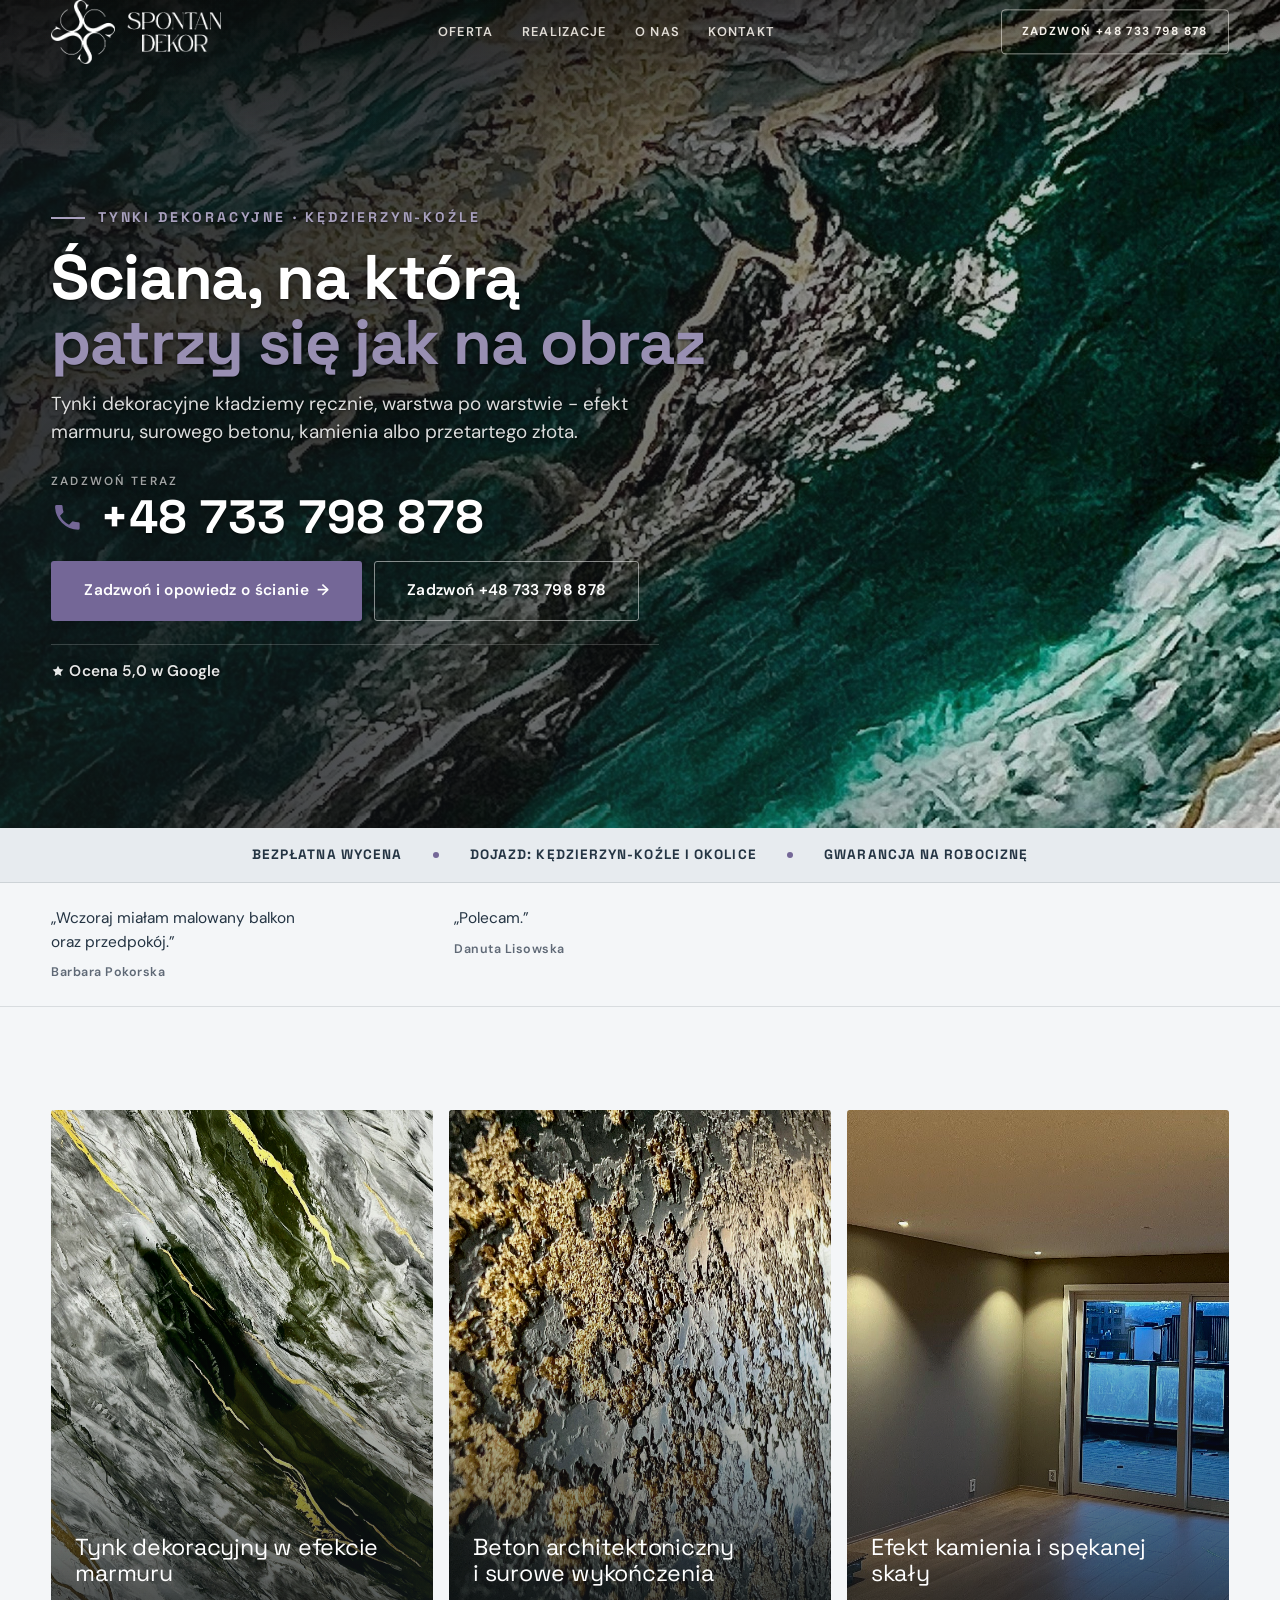
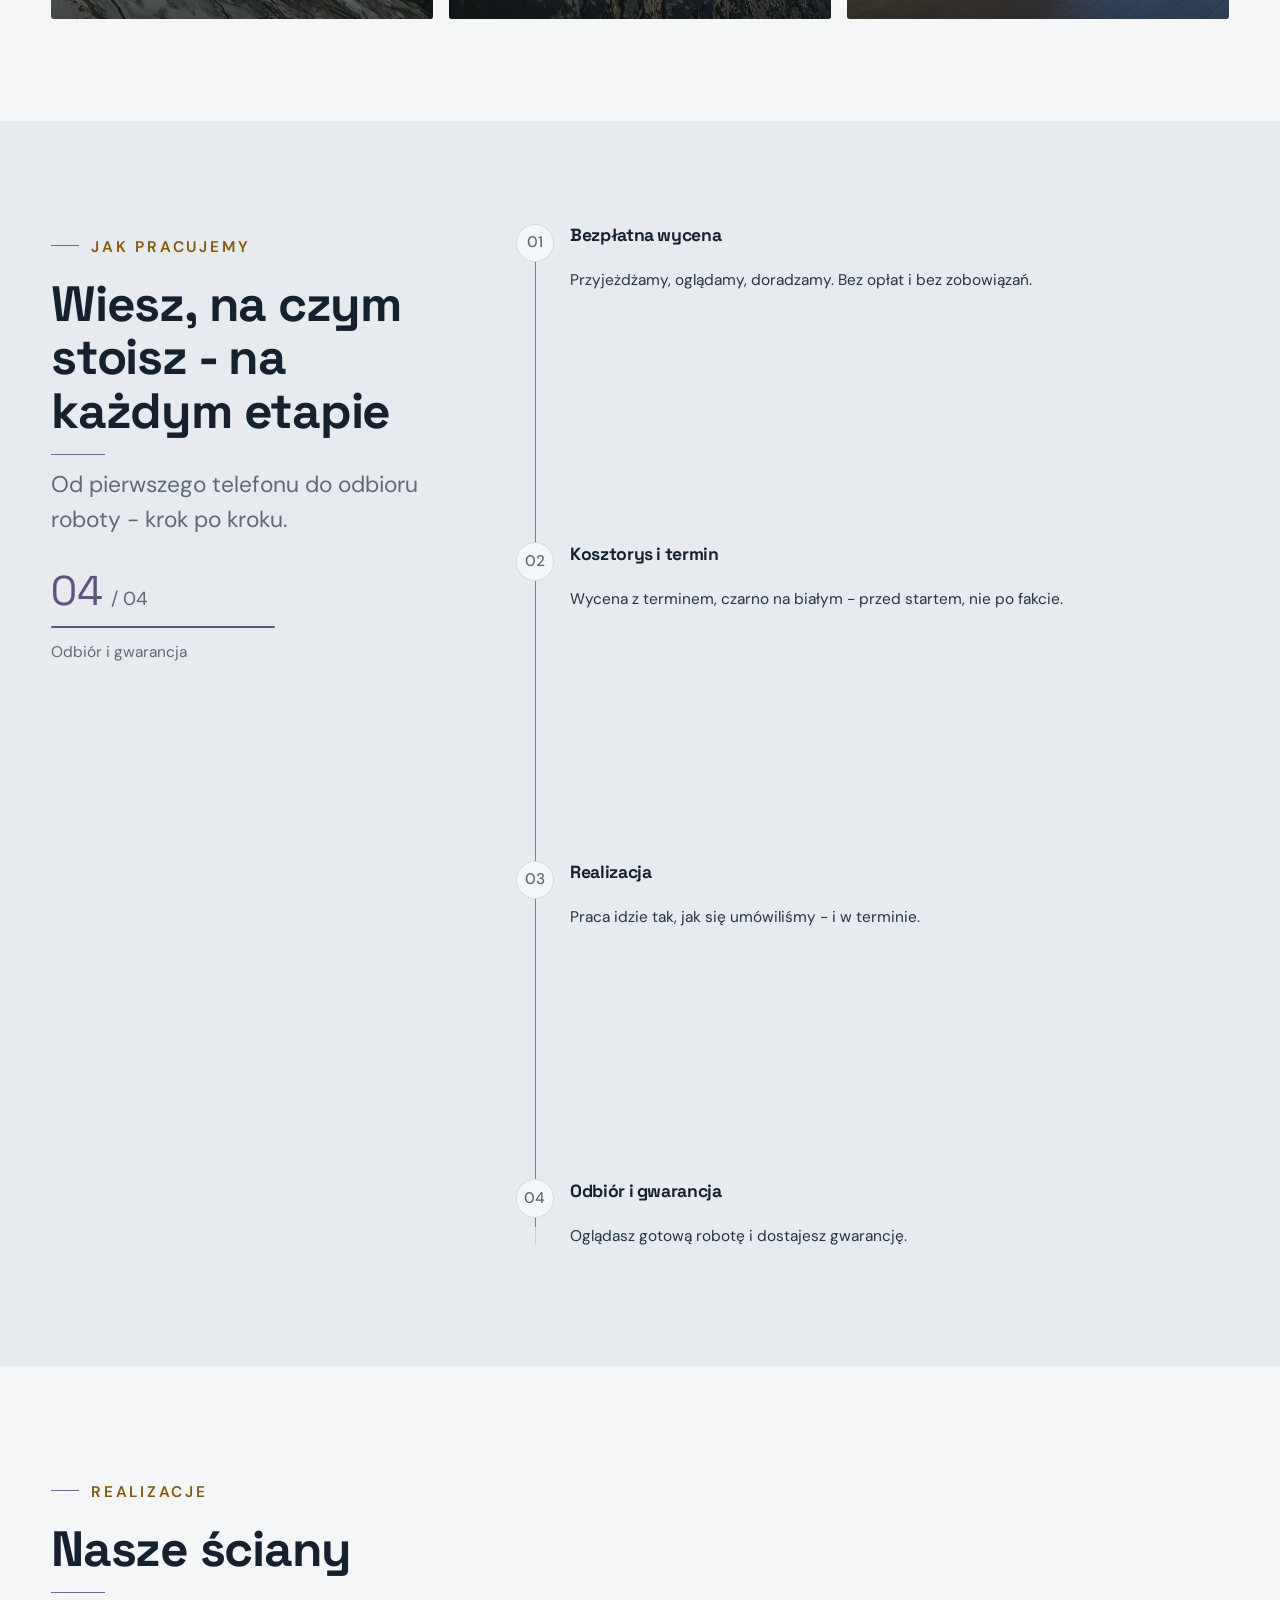
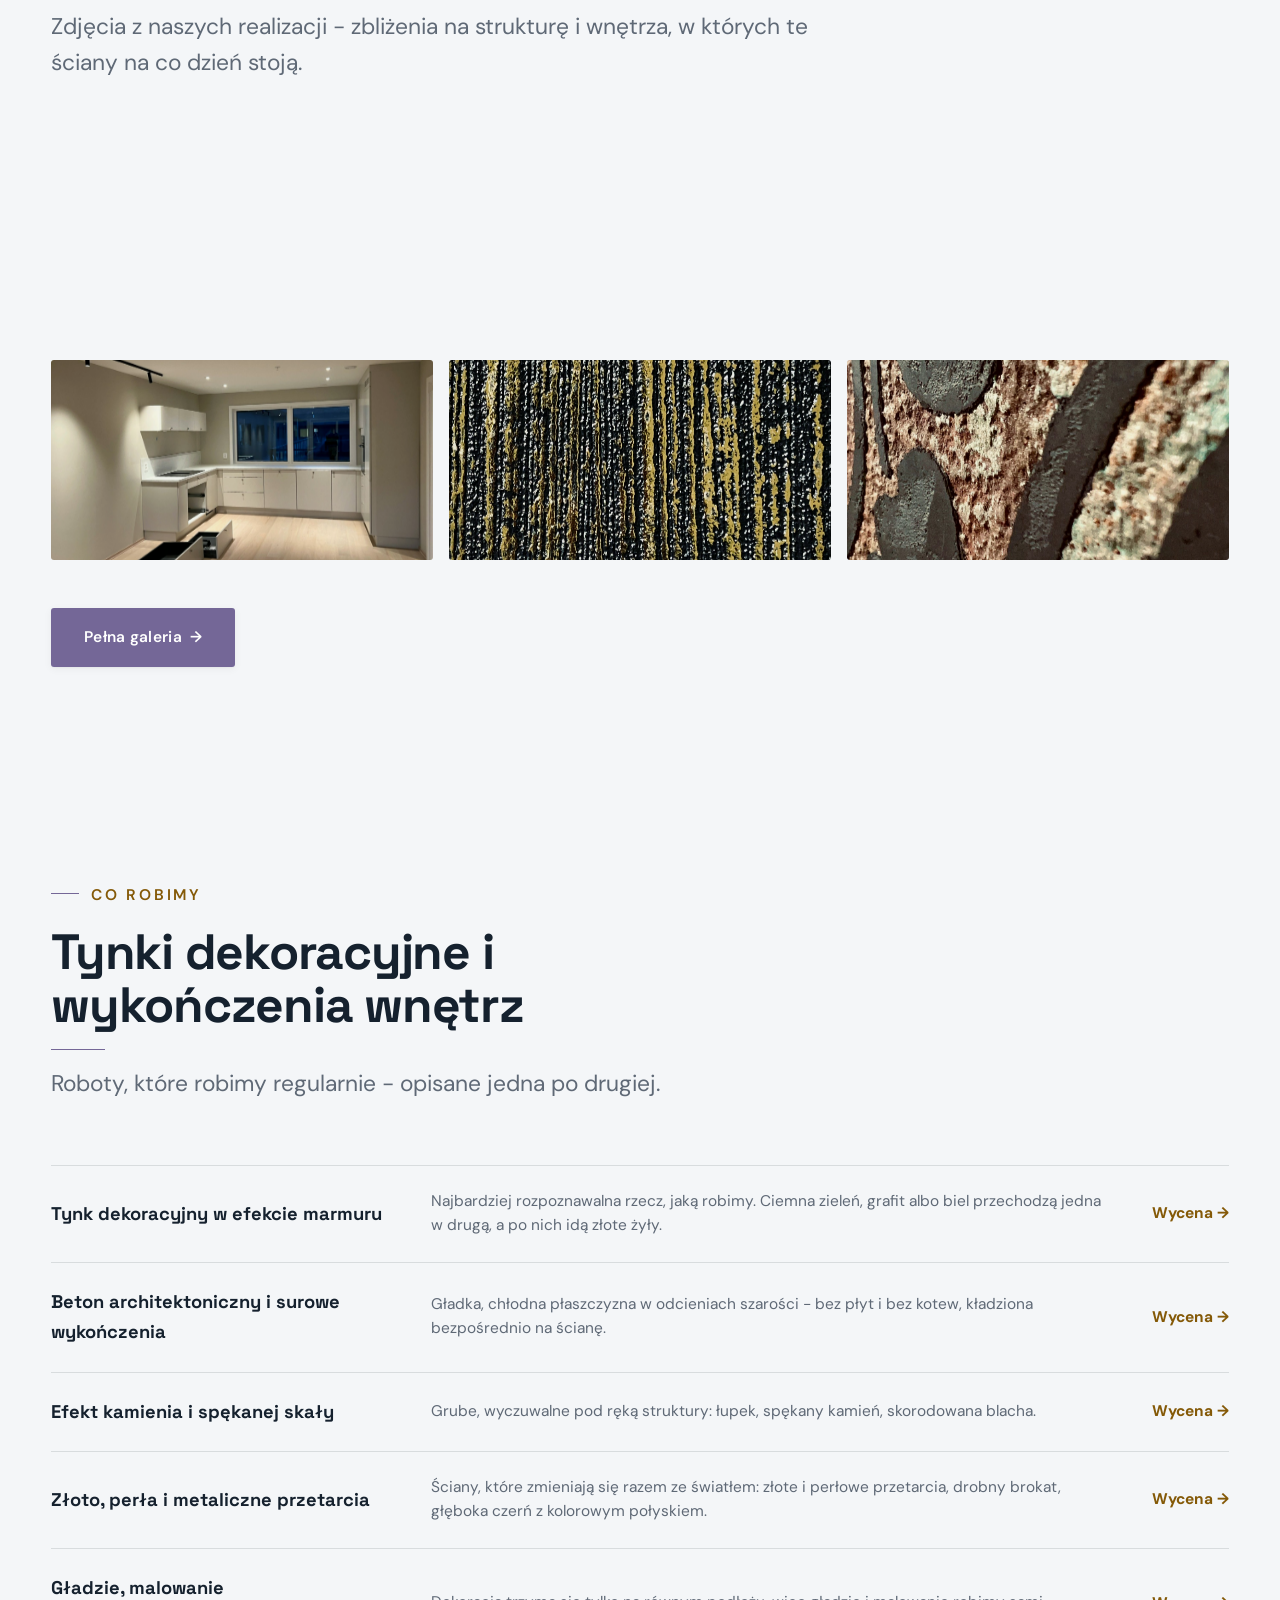
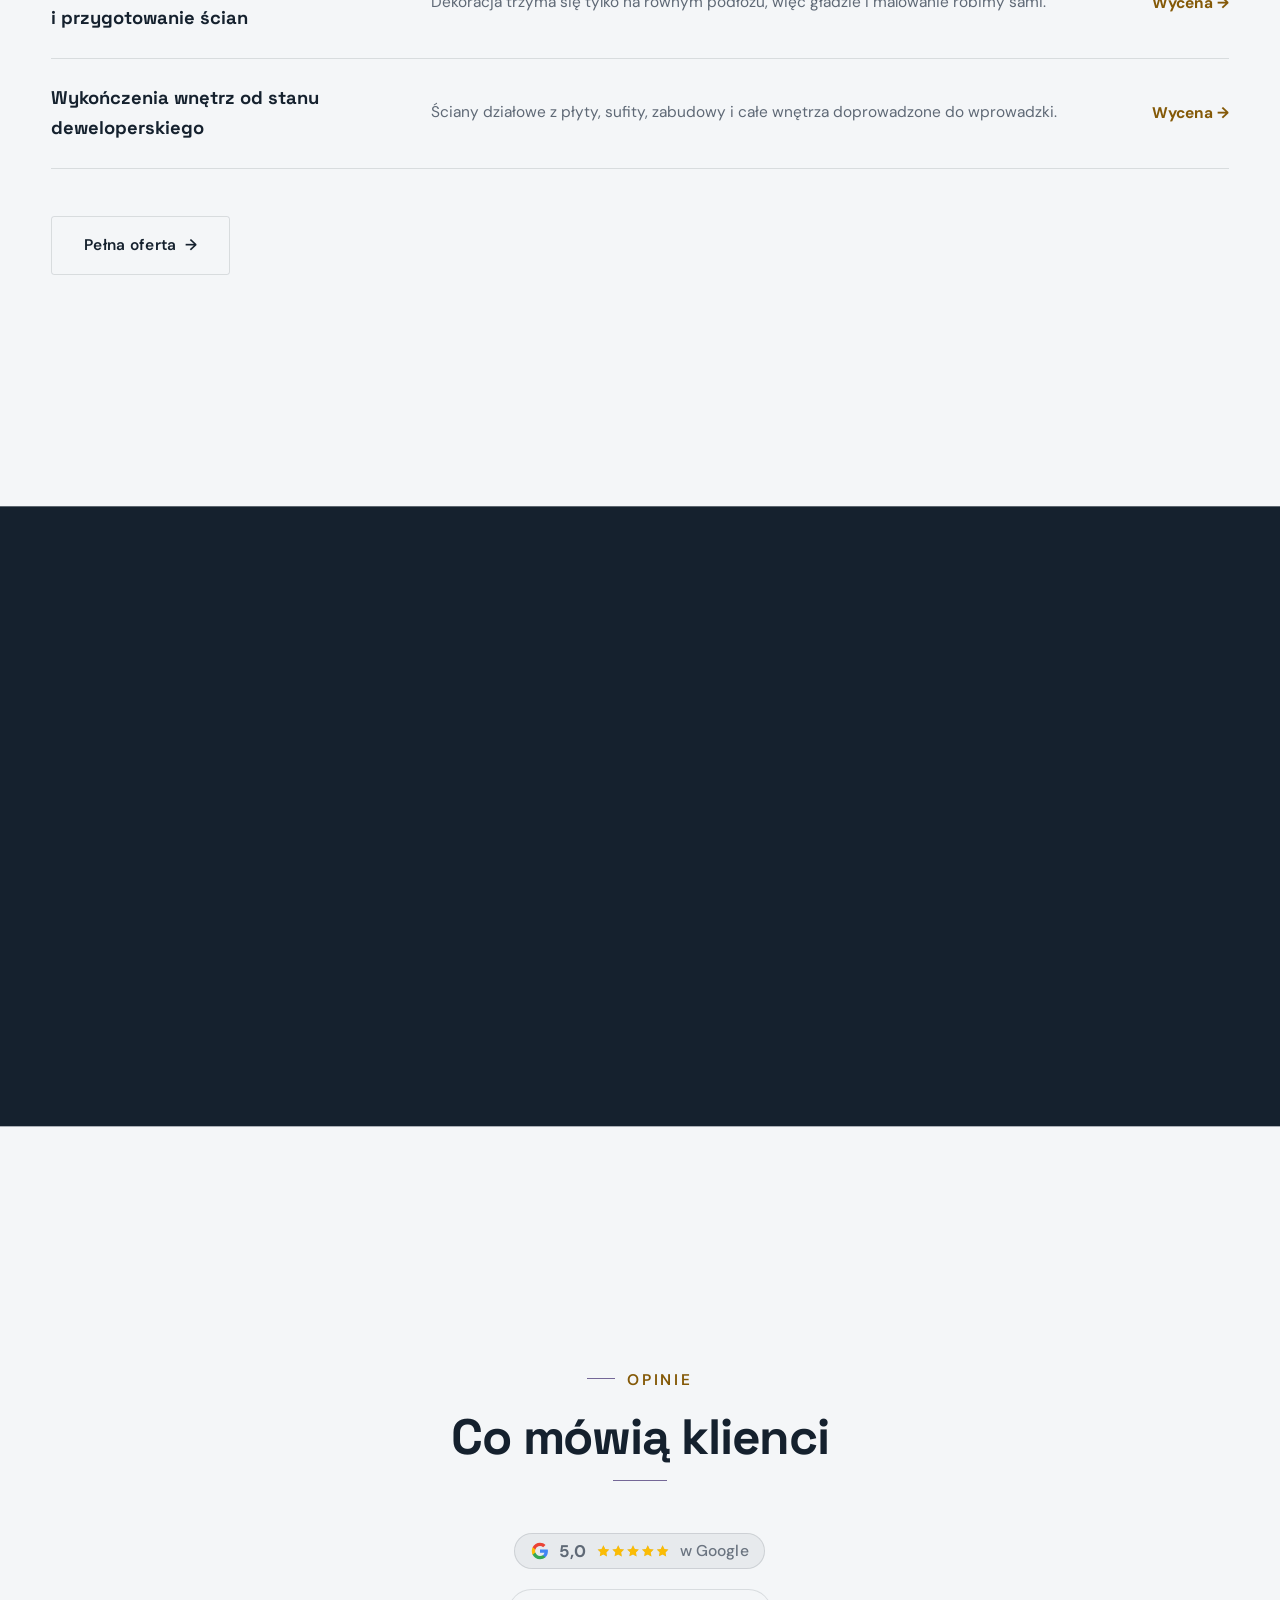
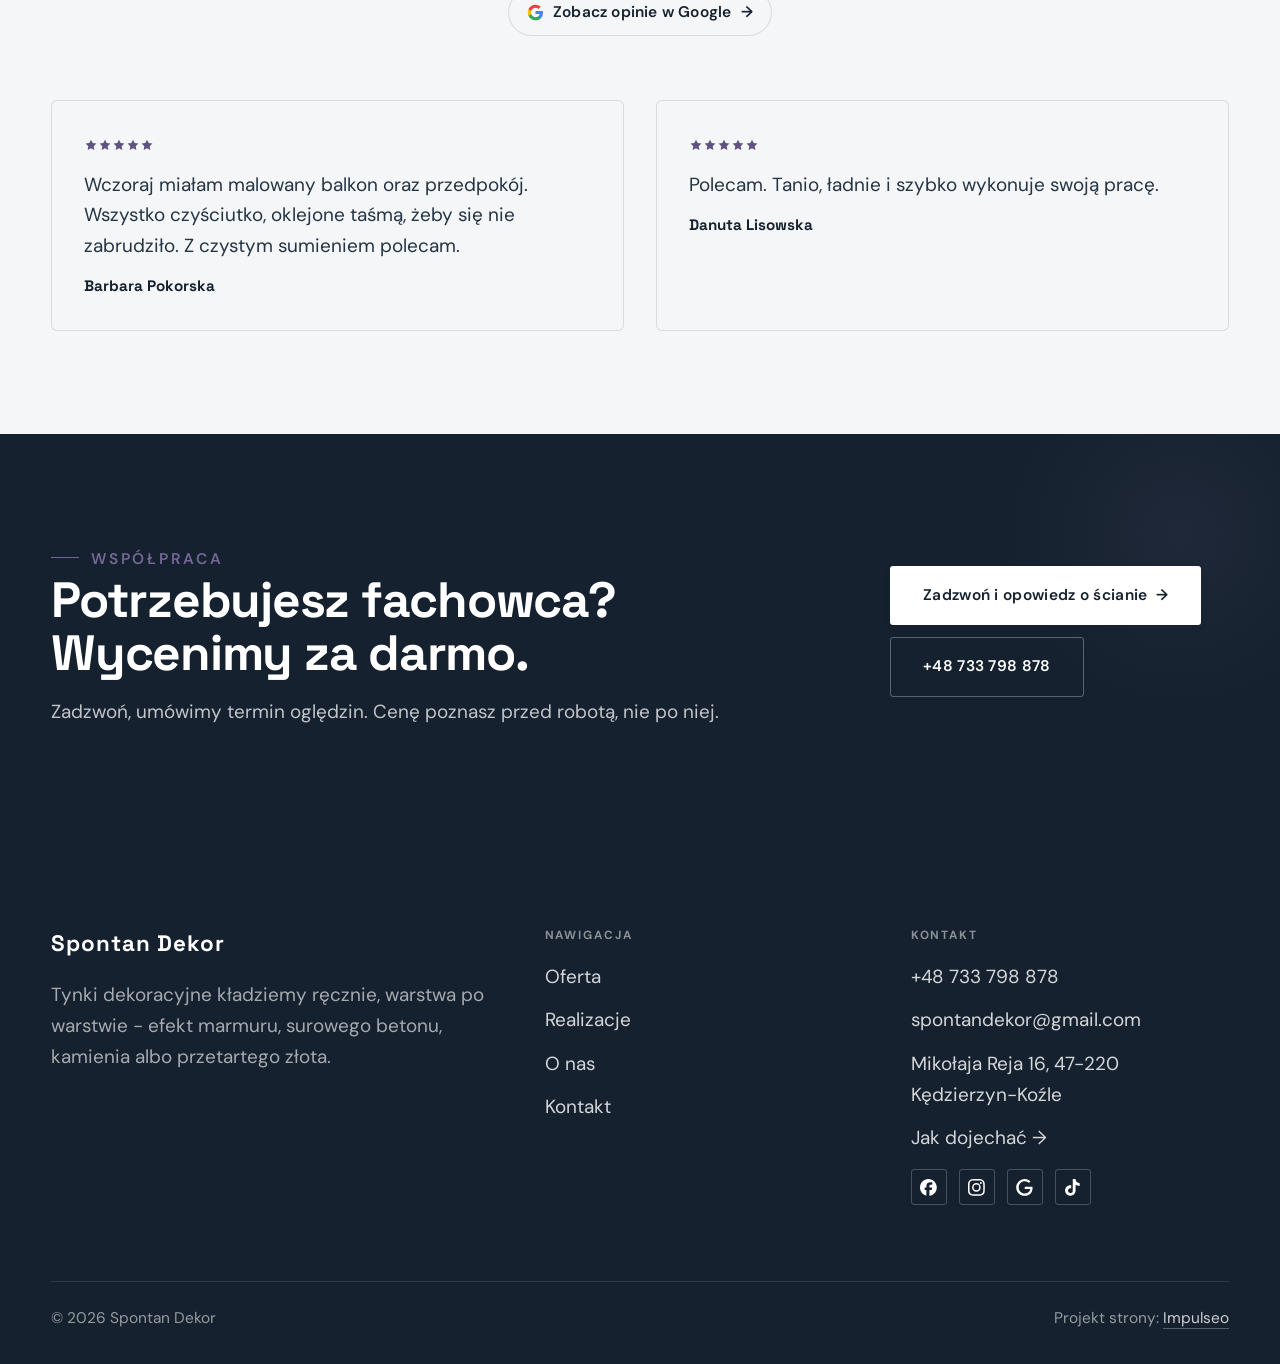
==== commit 02adcb3a: "[claude-edit][cmt:00ea1008-457d-4a34-bf07-a9abd9c88949] ekran powitalny z logo firmy (kurtyna z tynk" ====
--- a/index.html
+++ b/index.html
@@ -3,6 +3,21 @@
 <head>
 <meta charset="UTF-8">
 <meta name="viewport" content="width=device-width, initial-scale=1.0">
+<link rel="preload" as="image" href="img/logo.png" fetchpriority="high">
+<script>
+/* EKRAN POWITALNY — zapala klasy PRZED pierwszą klatką. Musi stać w <head>
+   i BEZ defer: z defer przez ułamek sekundy widać stronę, a potem kurtynę. */
+(function(){try{
+  var h=document.documentElement;
+  if(window.matchMedia&&window.matchMedia('(prefers-reduced-motion:reduce)').matches)return;
+  var znowu=/[?&]intro(=|&|$)/.test(location.search);   /* ?intro = zagraj ponownie */
+  if(!znowu){try{
+    if(sessionStorage.getItem('sd_wejscie'))return;     /* raz na wizytę, nie na podstronę */
+    sessionStorage.setItem('sd_wejscie','1');
+  }catch(e){}}
+  h.classList.add('intro-on');
+}catch(e){}})();
+</script>
 <title>Spontan Dekor - tynki dekoracyjne · Kędzierzyn-Koźle</title>
 <meta name="description" content="Spontan Dekor, Kędzierzyn-Koźle - tynki dekoracyjne i wykończenia wnętrz. Efekt marmuru, betonu, kamienia i złota, na włoskich materiałach Giorgio Graesan i Antonio Liso. Robimy też gładzie i malowanie. Ocena 5,0 w Google. Zadzwoń i umów oglądziny ściany.">
 <link rel="canonical" href="https://kris20032.github.io/spontandekor/">
@@ -21,9 +36,13 @@
 <link rel="preconnect" href="https://fonts.googleapis.com">
 <link rel="preconnect" href="https://fonts.gstatic.com" crossorigin>
 <link href="https://fonts.googleapis.com/css2?family=Space+Grotesk:wght@500;600;700&family=DM+Sans:opsz,wght@9..40,400;9..40,500;9..40,600&display=swap" rel="stylesheet">
-<link rel="stylesheet" href="assets/styles.css?v=c5d7768f">
+<link rel="stylesheet" href="assets/styles.css?v=219c319c">
 </head>
 <body>
+
+<div class="intro-kurtyna" aria-hidden="true"><i class="ik-tynk"></i><i class="ik-zylka"></i><i class="ik-krawedz"></i></div>
+<div class="intro-pasek" aria-hidden="true"></div>
+
 
 <header class="nav">
   <div class="wrap nav-inner">
@@ -38,6 +57,151 @@
     <button class="nav-toggle" aria-label="Menu"><span></span><span></span><span></span></button>
   </div>
 </header>
+
+<script>
+/* EKRAN POWITALNY — pomiar i takty. Stoi TUŻ ZA </header> celowo: z końca strony
+   (main.js) start wypada ~300 ms później, a całe wejście ma budżet ~1,5 s.
+   Kurtyna NIE RUSZA, dopóki logo nie jest pobrane I ZDEKODOWANE — inaczej cały
+   takt wyłaniania gra na pustym miejscu, a plik pojawia się w połowie przelotu. */
+(function(){
+  var h=document.documentElement;
+  if(!h.classList.contains('intro-on'))return;
+
+  var kurtyna=document.querySelector('.intro-kurtyna');
+  var obraz=document.querySelector('.nav .brand-logo');
+  var MIN=680,SUFIT=880,CZEKANIE=1400;      /* SUFIT policzony WSTECZ z budżetu 1,5 s */
+  var zamkniete=false,start=0,zaladowane=false,hero=null;
+
+  /* Nagłówek hero NIE gra pod zasłoną - czeka na to zdarzenie i wjeżdża linia po
+     linii dopiero, gdy tynk odsłoni jego miejsce. Bez tego najładniejszy takt strony
+     odbywa się za kurtyną, a klient dostaje gotowy, nieruchomy tytuł (wzorzec Meble
+     FRONT). Bezpiecznik na wypadek, gdyby wejście padło, siedzi w main.js. */
+  var ogloszone=false;
+  function ogloszKoniec(){
+    if(ogloszone)return;
+    ogloszone=true;
+    try{document.dispatchEvent(new Event('wejscie:koniec'));}
+    catch(e){var z=document.createEvent('Event');z.initEvent('wejscie:koniec',false,false);
+             document.dispatchEvent(z);}
+  }
+
+  function sprzataj(){
+    ogloszKoniec();
+    if(zamkniete)return;
+    zamkniete=true;
+    h.classList.remove('intro-on','intro-gra','intro-out','intro-mierze');
+    h.classList.add('intro-po');
+  }
+  if(!kurtyna||!obraz){sprzataj();return;}
+
+  /* 🔴 SPÓŹNIONEGO WEJŚCIA NIE GRAMY (zmierzone 12.09.2026 z dławieniem łącza do
+     1,6 Mb/s). Arkusz stylów w <head> WSTRZYMUJE wykonanie tego skryptu, więc na
+     wolnym łączu ruszał on dopiero po ~2,4 s - i doklejał klientowi jeszcze 1,7 s
+     kurtyny na wierzch. Kto już czekał na stronę, ma ją zobaczyć od razu.
+     Sprawdzamy DWA razy: tu (żeby nie czekać jeszcze na logo z zasłoną na ekranie)
+     i w graj() (bo czekanie na logo samo w sobie może przekroczyć budżet). */
+  function zaPozno(){return !!(window.performance&&performance.now&&performance.now()>1400);}
+  if(zaPozno()){sprzataj();return;}
+
+  /* Rozmiar na kurtynie i cel lotu MIERZYMY, nie zgadujemy. Sufit rozmiaru bierze
+     się z pikseli pliku podzielonych przez gęstość ekranu - powyżej tego znak
+     byłby miękki na telefonie (DPR 3). */
+  function wymiary(){
+    h.classList.add('intro-mierze');
+    var r=obraz.getBoundingClientRect();
+    h.classList.remove('intro-mierze');
+    if(!r.width||!r.height)return false;
+    var gestosc=Math.min(window.devicePixelRatio||1,3);
+    var sufit=(obraz.naturalWidth||798)/gestosc;
+    var cel=(window.innerWidth<680)?Math.min(window.innerWidth*0.72,320)
+                                   :Math.min(window.innerWidth*0.42,470);
+    cel=Math.max(r.width,Math.min(cel,sufit));
+    h.style.setProperty('--i-w',Math.round(cel)+'px');
+    h.style.setProperty('--i-h',Math.round(cel*r.height/r.width)+'px');
+    h.style.setProperty('--i-zmniejsz',(r.width/cel).toFixed(4));   /* zawsze < 1 */
+    h.style.setProperty('--i-px',Math.round(r.left+r.width/2-window.innerWidth/2)+'px');
+    h.style.setProperty('--i-py',Math.round(r.top+r.height/2-window.innerHeight/2)+'px');
+    h.style.setProperty('--i-baza-w',Math.round(r.width)+'px');
+    h.style.setProperty('--i-baza-h',Math.round(r.height)+'px');
+    /* Faktura paska musi trafić W TEN SAM PIKSEL co faktura kurtyny, więc bierzemy
+       PRAWDZIWE okno (clientWidth, bez paska przewijania), nie 100vw. */
+    h.style.setProperty('--i-vw',h.clientWidth+'px');
+    h.style.setProperty('--i-vh',h.clientHeight+'px');
+    var pasek=document.querySelector('.nav');
+    if(pasek)h.style.setProperty('--i-pasek',Math.round(pasek.getBoundingClientRect().height)+'px');
+    return true;
+  }
+
+  /* Pod zasłoną liczy się JEDNO zdjęcie - nagłówek. `window.load` czekałby na
+     wszystkie 18 kadrów galerii i kurtyna wisiałaby dwa razy dłużej.
+     🔴 `complete` znaczy tylko „pobrane", NIE „narysowane" - dokładnie jak przy logo.
+     Na nagraniu widać było, że kurtyna zaczyna schodzić, gdy hero jeszcze się
+     rasteryzuje, i przez chwilę spod niej wychodzi biała płaszczyzna zamiast zdjęcia.
+     Piksele domyka dopiero decode(); gdyby się ociągał, i tak zdejmie nas SUFIT. */
+  var heroNarysowany=false,heroPytany=false;
+  function heroGotowe(){
+    if(heroNarysowany)return true;
+    if(!hero)hero=document.querySelector('.hero-fach .hf-photo');
+    if(!(hero&&hero.complete&&hero.naturalWidth>0))return false;
+    if(!hero.decode){heroNarysowany=true;return true;}
+    if(!heroPytany){
+      heroPytany=true;
+      hero.decode().then(function(){heroNarysowany=true;},function(){heroNarysowany=true;});
+    }
+    return heroNarysowany;
+  }
+  function moze(){
+    if(zamkniete)return;
+    if(Date.now()-start>=MIN&&(heroGotowe()||zaladowane))zejdz();
+    else setTimeout(moze,70);
+  }
+  function zejdz(){
+    if(zamkniete||h.classList.contains('intro-out'))return;
+    h.classList.add('intro-out');
+    setTimeout(ogloszKoniec,420);        /* tynk minął miejsce tytułu - hero rusza */
+    setTimeout(sprzataj,800);            /* po przelocie znaku do paska (.76 s) */
+  }
+  function graj(){
+    if(zamkniete)return;
+    if(zaPozno()){sprzataj();return;}
+    if(!wymiary()){sprzataj();return;}   /* nie ma czego mierzyć - lepiej bez wejścia */
+    start=Date.now();
+    /* DWIE klatki: po jednej przeglądarka skleja stan startowy z końcowym */
+    requestAnimationFrame(function(){requestAnimationFrame(function(){
+      if(zamkniete)return;
+      h.classList.add('intro-gra');
+      moze();
+      setTimeout(zejdz,SUFIT);
+      setTimeout(sprzataj,3600);         /* twardy bezpiecznik, niezależny od wszystkiego */
+    });});
+  }
+
+  function pobrane(){return obraz.complete&&obraz.naturalWidth>0;}
+  function zacznij(){
+    if(zamkniete)return;
+    if(obraz.decode)obraz.decode().then(graj,graj);   /* complete = pobrane, decode = narysowane */
+    else graj();
+  }
+  if(pobrane())zacznij();
+  else{
+    obraz.addEventListener('load',zacznij);
+    obraz.addEventListener('error',sprzataj);         /* logo nie doszło = żadnego wejścia */
+    setTimeout(function(){pobrane()?zacznij():sprzataj();},CZEKANIE);
+  }
+
+  window.addEventListener('load',function(){zaladowane=true;});
+
+  /* Klik / dotyk / klawisz / przewinięcie przerywa natychmiast. */
+  var y0=window.scrollY||0;
+  ['click','touchstart','keydown'].forEach(function(zdarzenie){
+    window.addEventListener(zdarzenie,sprzataj,{passive:true});
+  });
+  window.addEventListener('scroll',function(){
+    if(Math.abs((window.scrollY||0)-y0)>6)sprzataj();
+  },{passive:true});
+})();
+</script>
+
 
 <main>
 <section class="hero-fach">
@@ -202,6 +366,6 @@
 <div class="sticky-call"><a class="sc-call" href="tel:+48733798878"><svg class="ico-tel" width="16" height="16" viewBox="0 0 24 24" fill="none" aria-hidden="true"><path d="M6.6 10.8a15.5 15.5 0 0 0 6.6 6.6l2.2-2.2a1 1 0 0 1 1-.24 11.4 11.4 0 0 0 3.6.58 1 1 0 0 1 1 1V20a1 1 0 0 1-1 1A17 17 0 0 1 3 4a1 1 0 0 1 1-1h3.5a1 1 0 0 1 1 1c0 1.25.2 2.46.58 3.6a1 1 0 0 1-.25 1l-2.23 2.2Z" fill="currentColor"/></svg> Zadzwoń</a><a class="sc-quote" href="kontakt.html">Zadzwoń i opowiedz o ścianie</a></div>
 <div class="demo-wazne" data-do="2026-09-18" data-cykl="3" hidden><svg class="dw-ico" width="13" height="13" viewBox="0 0 24 24" fill="none" aria-hidden="true"><circle cx="12" cy="12" r="8.6" stroke="currentColor" stroke-width="1.8"/><path d="M12 7.2V12l3.3 2" stroke="currentColor" stroke-width="1.8" stroke-linecap="round"/></svg><span class="dw-txt"></span></div>
 
-<script src="assets/main.js"></script>
+<script src="assets/main.js?v=cd7ebe8d"></script>
 </body>
 </html>
--- a/assets/styles.css
+++ b/assets/styles.css
@@ -1863,3 +1863,209 @@
    wraca oryginalny kolor. */
 .nav .brand-logo{filter:brightness(0) invert(1);transition:filter .35s ease}
 .nav.nav-solid .brand-logo{filter:none}
+
+
+/* ============================================================
+   EKRAN POWITALNY — „PACKA" (prośba Szymona, 12.09.2026)
+   ------------------------------------------------------------
+   Historia efektu: kurtyna w kolorze świeżo zatartego tynku (jasna,
+   bo strona pod nią otwiera się CIEMNYM kadrem szmaragdowego marmuru —
+   kontrast jest całym efektem, wzorzec Meble FRONT). Znak wyłania się
+   skośnym przejazdem packi (maska + blur→ostrość, ZERO zwykłego fade),
+   pod nim dociąga się złota żyłka — ten sam motyw, który firma kładzie
+   na ścianach. Potem płaszczyzna tynku zjeżdża w dół ze złotą krawędzią,
+   a znak leci do paska i ZMNIEJSZA się do swojego miejsca.
+   Na koniec pasek rozpuszcza się w zdjęciu, a znak przechodzi na biel
+   tym samym przejściem, którym robi to przy przewijaniu.
+
+   Reguły, których tu pilnujemy (skill `wejscie-na-strone`):
+   • zasłona domyślnie display:none — włącza ją WYŁĄCZNIE skrypt,
+   • ⛔ ŻADNEGO drop-shadow na znaku w żadnym stanie (iOS rysuje z tego
+     jasny prostokąt — zgłoszone przez K. dwa razy z telefonu),
+   • ⛔ żadnego skalowania znaku W GÓRĘ — na kurtynie ma swój prawdziwy
+     rozmiar (--i-w/--i-h), do paska wraca scale() MNIEJSZYM od 1,
+   • pasek bez backdrop-filter na czas wejścia (WebKit rysuje rozmycie
+     rodzica NAD lecącym dzieckiem),
+   • znak leci DOKŁADNIE ten sam element co w pasku, nie kopia,
+   • zasłona ma krzywą z WOLNYM startem — krawędź czeka, aż znak ją minie.
+   ============================================================ */
+
+/* zasłony nie ma, dopóki skrypt nie zapali .intro-on na <html> */
+.intro-kurtyna{display:none}
+
+html.intro-on,html.intro-po{
+  --i-ease:cubic-bezier(.16,1,.3,1);          /* expo-out: mocny start, długie wyhamowanie */
+  --i-zloto:#C9A96A;                          /* żyłka - ton zdjęty z płatków złota na zdjęciu hero */
+  --i-zloto-lit:#E8D6AC;
+  /* Faktura tynku stoi w JEDNYM miejscu, bo biorą ją DWIE warstwy: pełnoekranowa
+     kurtyna i pasek pod nagłówkiem. Malowane osobno rozjeżdżały się o 6/255 i na
+     styku rysowały kreskę przez całą szerokość ekranu (zmierzone 12.09.2026).
+     Zmienna żyje też przy .intro-po - inaczej pasek nie miałby czym się rozpuścić. */
+  --i-tynk:
+    linear-gradient(112deg,rgba(255,255,255,0) 13%,rgba(255,255,255,.70) 33%,rgba(255,255,255,0) 55%),
+    linear-gradient(96deg,rgba(255,255,255,0) 48%,rgba(255,255,255,.42) 68%,rgba(255,255,255,0) 86%),
+    radial-gradient(135% 115% at 13% 6%,rgba(255,255,255,.94) 0%,rgba(255,255,255,0) 58%),
+    radial-gradient(115% 100% at 88% 95%,rgba(186,197,209,.42) 0%,rgba(186,197,209,0) 62%),
+    repeating-linear-gradient(23deg,rgba(21,33,46,.022) 0 1px,rgba(21,33,46,0) 1px 11px),
+    var(--paper);
+}
+
+/* ---------- 1) PŁASZCZYZNA TYNKU ---------- */
+/* 🔴 PŁACHTA JEDZIE NA `transform`, NIE NA `clip-path` (zmierzone 12.09.2026).
+   Na clip-path całą warstwę trzeba PRZEMALOWAĆ w każdej klatce - a to płaszczyzna
+   na cały ekran z pięcioma gradientami. Pomiar stylów pokazywał zgodność co do
+   promila, ale na NAGRANIU złota krawędź (własna warstwa GPU) wyprzedzała tynk
+   o kilkaset pikseli: przez pół sekundy kreska wisiała w powietrzu nad płachtą,
+   a na telefonie doszło do tego szarpanie. Na transformacie płachta jedzie jako
+   gotowa bitmapa (zero przemalowań), więc krawędź, faktura i żyłka są zgrane
+   pikselowo, bo są DZIECKIEM tej samej warstwy. */
+html.intro-on .intro-kurtyna{
+  display:block;position:fixed;inset:0;z-index:9000;overflow:hidden;
+  transform:translateY(0);
+  transition:transform .68s cubic-bezier(.66,0,.24,1);
+  will-change:transform;
+}
+/* 🔴 KIERUNEK: płaszczyzna JEDZIE W GÓRĘ, nie w dół (zmierzone 12.09.2026).
+   Przy zasłonie schodzącej w dół krawędź wyprzedzała lecący do paska znak i przez
+   ~450 ms CIEMNE logo stało na CIEMNYM zdjęciu jak naklejka (dokładnie wpadka
+   STOLMARA). Tu krawędź i znak jadą w TĘ SAMĄ stronę, więc znak zostaje pod tynkiem
+   aż do końca, a pod nim czeka już jasny pasek w tym samym kolorze — przekazanie
+   jest bezszwowe. Bonus: kurtyna zachowuje się jak kurtyna w teatrze. */
+html.intro-on.intro-out .intro-kurtyna{transform:translateY(-100%)}
+
+/* faktura: szerokie przejazdy światła + JEDEN kierunek drobnych śladów packi.
+   ⚠️ Dwa krzyżujące się rastry sprawdzone i odrzucone: na telefonie (DPR 3)
+   rysują ostrą kratkę jak papier milimetrowy, a nie zatarty tynk. Ślady packi
+   idą i tak w jedną stronę, więc jeden kierunek jest też prawdziwszy.
+   Alfy są celowo minimalne — ma się czytać jako MATERIAŁ, nie jako deseń. */
+html.intro-on .ik-tynk{position:absolute;inset:0;background:var(--i-tynk)}
+
+/* ---------- 1b) PASEK POD NAGŁÓWKIEM - TEN SAM TYNK, tylko zostaje chwilę dłużej ----------
+   Leży POD kurtyną (niższy z-index), więc złota krawędź przejeżdża po nim do samej
+   góry ekranu, a dopiero potem pasek rozpuszcza się w zdjęciu - i to on, a nie
+   zakazana poświata, trzyma czytelność ciemnego znaku, gdy tynk już zszedł.
+   Rozmiar faktury bierzemy z PIKSELI okna (--i-vw/--i-vh), nie ze 100vw: 100vw
+   liczy się razem z paskiem przewijania i deseń rozjechałby się o kilkanaście px. */
+.intro-pasek{display:none}
+html.intro-on .intro-pasek,html.intro-po .intro-pasek{
+  display:block;position:fixed;left:0;right:0;top:0;height:var(--i-pasek,72px);
+  /* 🔴 z-index MUSI być poniżej nagłówka (100): po zdjęciu klas pasek nawigacji
+     wraca ze swoich 9001 na 100 i warstwa tynku przykryłaby znak - zmierzone
+     12.09.2026, znak znikał na ~0,15 s dokładnie w tym miejscu. Nad treścią
+     strony i tak jest, a kurtyna (9000) nadal jedzie po nim. */
+  z-index:90;pointer-events:none;
+  background:var(--i-tynk);
+  background-size:var(--i-vw,100vw) var(--i-vh,100vh);
+  background-position:0 0;background-repeat:no-repeat;
+  /* .32s, nie .42s: zanik paska i powrót ciemnej poświaty nagłówka mają skończyć
+     się RAZEM (poświata ma .32s niżej), inaczej tło pod znakiem siedzi w połowie
+     drogi - szare - o kilkadziesiąt milisekund dłużej, niż trwa zamiana koloru znaku. */
+  transition:opacity .32s ease;
+}
+html.intro-po .intro-pasek{opacity:0}
+/* Ciemna poświata nagłówka wraca w tym samym tempie co znika pasek (bazowo .35s). */
+html.intro-po .nav::after{transition:opacity .32s ease}
+
+/* ---------- 2) ZŁOTA KRAWĘDŹ NA DOLE PŁACHTY ----------
+   ⚠️ ŻADNEJ własnej animacji: kreska siedzi na dolnej krawędzi tynku i jedzie
+   RAZEM Z NIM, bo jest jego dzieckiem. Druga animowana warstwa (poprzednia wersja
+   z osobnym translate) rozjeżdżała się z płachtą na nagraniu - patrz punkt 1.
+   Zapala się dopiero, gdy płachta rusza: przed ruchem kreska na dole ekranu
+   wyglądałaby jak przypadkowa linijka. */
+html.intro-on .ik-krawedz{
+  position:absolute;left:0;right:0;bottom:0;height:2px;pointer-events:none;
+}
+html.intro-on .ik-krawedz::before{
+  content:"";position:absolute;inset:0;
+  background:linear-gradient(90deg,rgba(201,169,106,0) 0%,rgba(201,169,106,.72) 16%,
+    var(--i-zloto-lit) 50%,rgba(201,169,106,.72) 84%,rgba(201,169,106,0) 100%);
+  box-shadow:0 -10px 26px -10px rgba(201,169,106,.58);
+  opacity:0;transition:opacity .24s ease;
+}
+html.intro-on.intro-out .ik-krawedz::before{opacity:1}
+
+/* ---------- 3) ŻYŁKA POD ZNAKIEM (takt drugi, opóźniony) ---------- */
+html.intro-on .ik-zylka{
+  position:absolute;left:50%;top:calc(50% + var(--i-h,0px) / 2 + 26px);
+  width:var(--i-w,0px);height:1px;margin-left:calc(var(--i-w,0px) / -2);
+  background:linear-gradient(90deg,rgba(201,169,106,0) 0%,var(--i-zloto) 22%,
+    var(--i-zloto-lit) 50%,var(--i-zloto) 78%,rgba(201,169,106,0) 100%);
+  transform:scaleX(0);transform-origin:left center;
+  transition:transform .46s var(--i-ease) .14s;
+}
+html.intro-on.intro-gra .ik-zylka{transform:scaleX(1)}
+html.intro-on.intro-out .ik-zylka{opacity:0;transition:opacity .26s ease}
+
+/* ---------- 4) ZNAK ----------
+   .brand musi UTRZYMAĆ miejsce logo w pasku (obraz wychodzi z układu),
+   inaczej nagłówek zapada się na czas wejścia i podskakuje po kurtynie. */
+html.intro-on .nav{z-index:9001;background:transparent;
+  backdrop-filter:none;-webkit-backdrop-filter:none}
+/* Pasek leży NAD kurtyną (żeby znak był widoczny), więc jego ciemna poświata
+   dla czytelności nad zdjęciem malowała szarą płachtę na tynku. Gasimy ją na
+   czas wejścia; wraca sama, własnym przejściem .35 s, razem z resztą paska. */
+html.intro-on .nav::after{opacity:0}
+html.intro-on .nav .brand{pointer-events:none}
+html.intro-on:not(.intro-mierze) .nav .brand{
+  width:var(--i-baza-w,auto);height:var(--i-baza-h,auto);flex:0 0 auto;
+}
+html.intro-on:not(.intro-mierze) .nav .brand-logo{
+  position:fixed;left:50%;top:50%;
+  width:var(--i-w,1px);height:var(--i-h,1px);max-width:none;
+  transform:translate(-50%,-50%) scale(1.045);
+  clip-path:polygon(0 0,0 0,-35% 100%,-35% 100%);
+  filter:brightness(1) invert(0) blur(14px);
+  transition:transform .52s var(--i-ease),clip-path .52s var(--i-ease),filter .52s var(--i-ease);
+  will-change:transform,clip-path,filter;
+}
+/* takt pierwszy: skośny przejazd packi odsłania znak i wyostrza go */
+html.intro-on.intro-gra:not(.intro-mierze) .nav .brand-logo{
+  transform:translate(-50%,-50%) scale(1);
+  clip-path:polygon(0 0,135% 0,100% 100%,-35% 100%);
+  filter:brightness(1) invert(0) blur(0px);
+}
+/* takt czwarty: przelot do paska — TYLKO zmniejszanie (scale < 1) */
+html.intro-on.intro-out:not(.intro-mierze) .nav .brand-logo{
+  transform:translate(calc(-50% + var(--i-px,0px)),calc(-50% + var(--i-py,0px)))
+            scale(var(--i-zmniejsz,1));
+  transition:transform .76s cubic-bezier(.16,.84,.44,1);
+}
+/* ⛔ Pasek NIE dostaje własnego jasnego tła na czas wejścia - płaski kolor pod
+   nagłówkiem rysował na tynku prostokąt widoczny przez całą szerokość. Czytelność
+   ciemnego znaku trzyma warstwa .intro-pasek (ta sama faktura co kurtyna). */
+
+/* Po zdjęciu klas pasek rozpuszcza się w zdjęciu, a znak przechodzi na biel —
+   tym samym przejściem .35s, którym robi to przy przewijaniu. Żeby filtr
+   MIAŁ CO interpolować, obie strony mają tę samą listę funkcji. */
+.nav .brand-logo{filter:brightness(0) invert(1) blur(0px)}
+.nav.nav-solid .brand-logo{filter:brightness(1) invert(0) blur(0px)}
+/* 🔴 ZAMIANA KOLORU ZNAKU: JEDNO SZYBKIE CIĘCIE W PÓŁMETKU TŁA (12.09.2026).
+   Tło pod znakiem jedzie z jasnego tynku na ciemne zdjęcie, a znak z ciemnego na biały.
+   Obie jasności muszą się gdzieś minąć - i jeśli mijają się POWOLI, znak na moment
+   znika (objaw ze STOLMARA: „logo pojawia się i znika"). Zmierzone na nagraniu, oknem
+   rozstępu jasności w prostokącie znaku (0-255, poniżej ~45 znak jest nieczytelny):
+     .38 s przejścia            -> rozstęp spadał do ~10 na ~0,2 s,
+     .18 s z opóźnieniem .13 s  -> do 16 na ~60 ms,
+     .1 s liniowo, opóźnienie .065 s -> 63, czyli znak czytelny przez CAŁE przekazanie.
+   Sedno: tło potrzebuje .32 s na zmianę, więc znak musi przeskoczyć swoją drogę
+   3x szybciej i DOKŁADNIE w chwili, gdy tło jest w połowie (tło ease -> półmetek
+   w ~0,115 s, znak liniowo -> półmetek w 0,065+0,05 = 0,115 s). Wtedy przed cięciem
+   ciemny znak leży na jeszcze jasnym tle, a po cięciu biały na już ciemnym.
+   ⚠️ Nie wydłużaj tego przejścia „dla płynności" - płynność robi tu tło, nie znak. */
+html.intro-po .nav .brand-logo{transition:filter .1s linear .065s}
+
+/* ---------- 5) MENU WCHODZI DOPIERO PO KURTYNIE ----------
+   Animacja (nie przejście) na TRWAŁEJ klasie .intro-po — inaczej zagrałaby
+   drugi raz przy zdejmowaniu klas albo szarpnęła opacity bez przejścia. */
+html.intro-on .nav .nav-links,
+html.intro-on .nav .nav-toggle{opacity:0}
+html.intro-po .nav .nav-links,
+html.intro-po .nav .nav-toggle{animation:introMenu .6s cubic-bezier(.16,1,.3,1) both}
+@keyframes introMenu{from{opacity:0}to{opacity:1}}
+
+/* ---------- 6) BEZPIECZNIK: kto woli spokój, nie widzi wejścia ---------- */
+@media(prefers-reduced-motion:reduce){
+  .intro-kurtyna,.intro-pasek{display:none!important}
+  html.intro-po .nav .nav-links,
+  html.intro-po .nav .nav-toggle{animation:none}
+}
